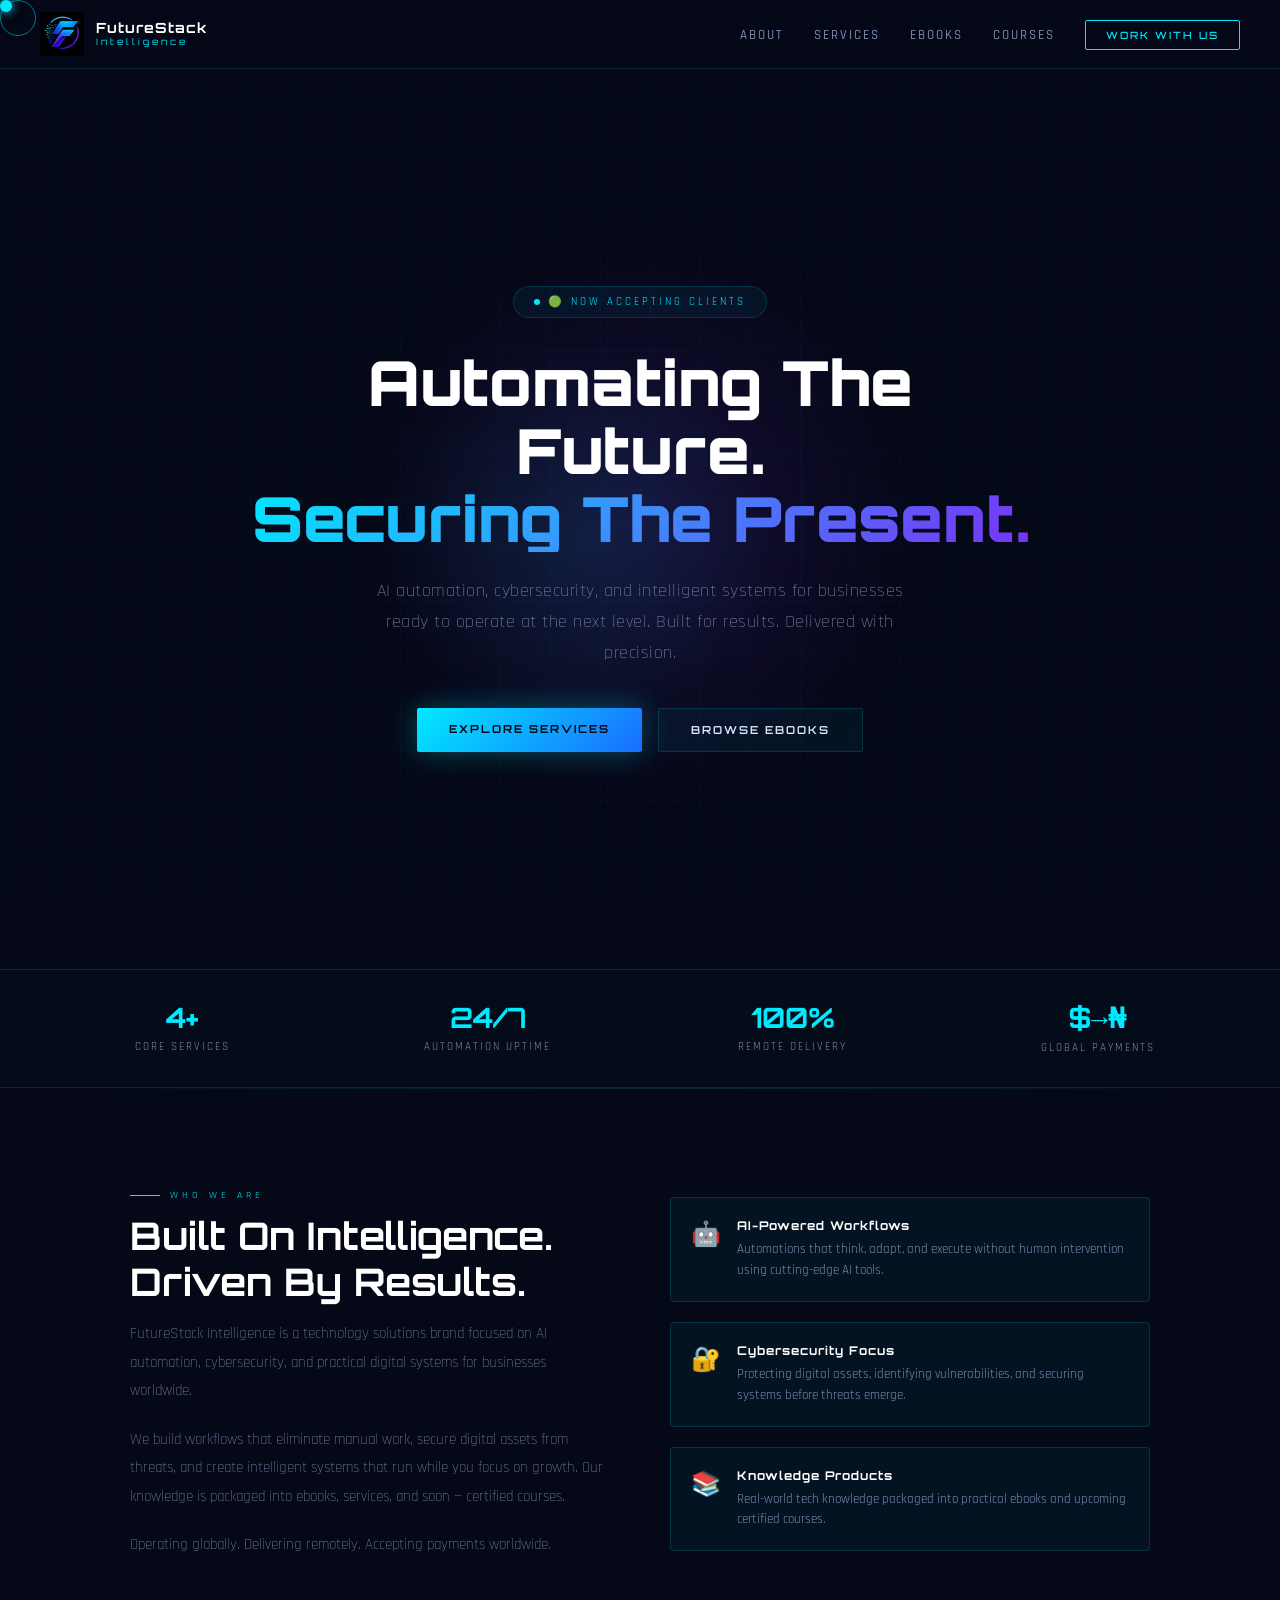
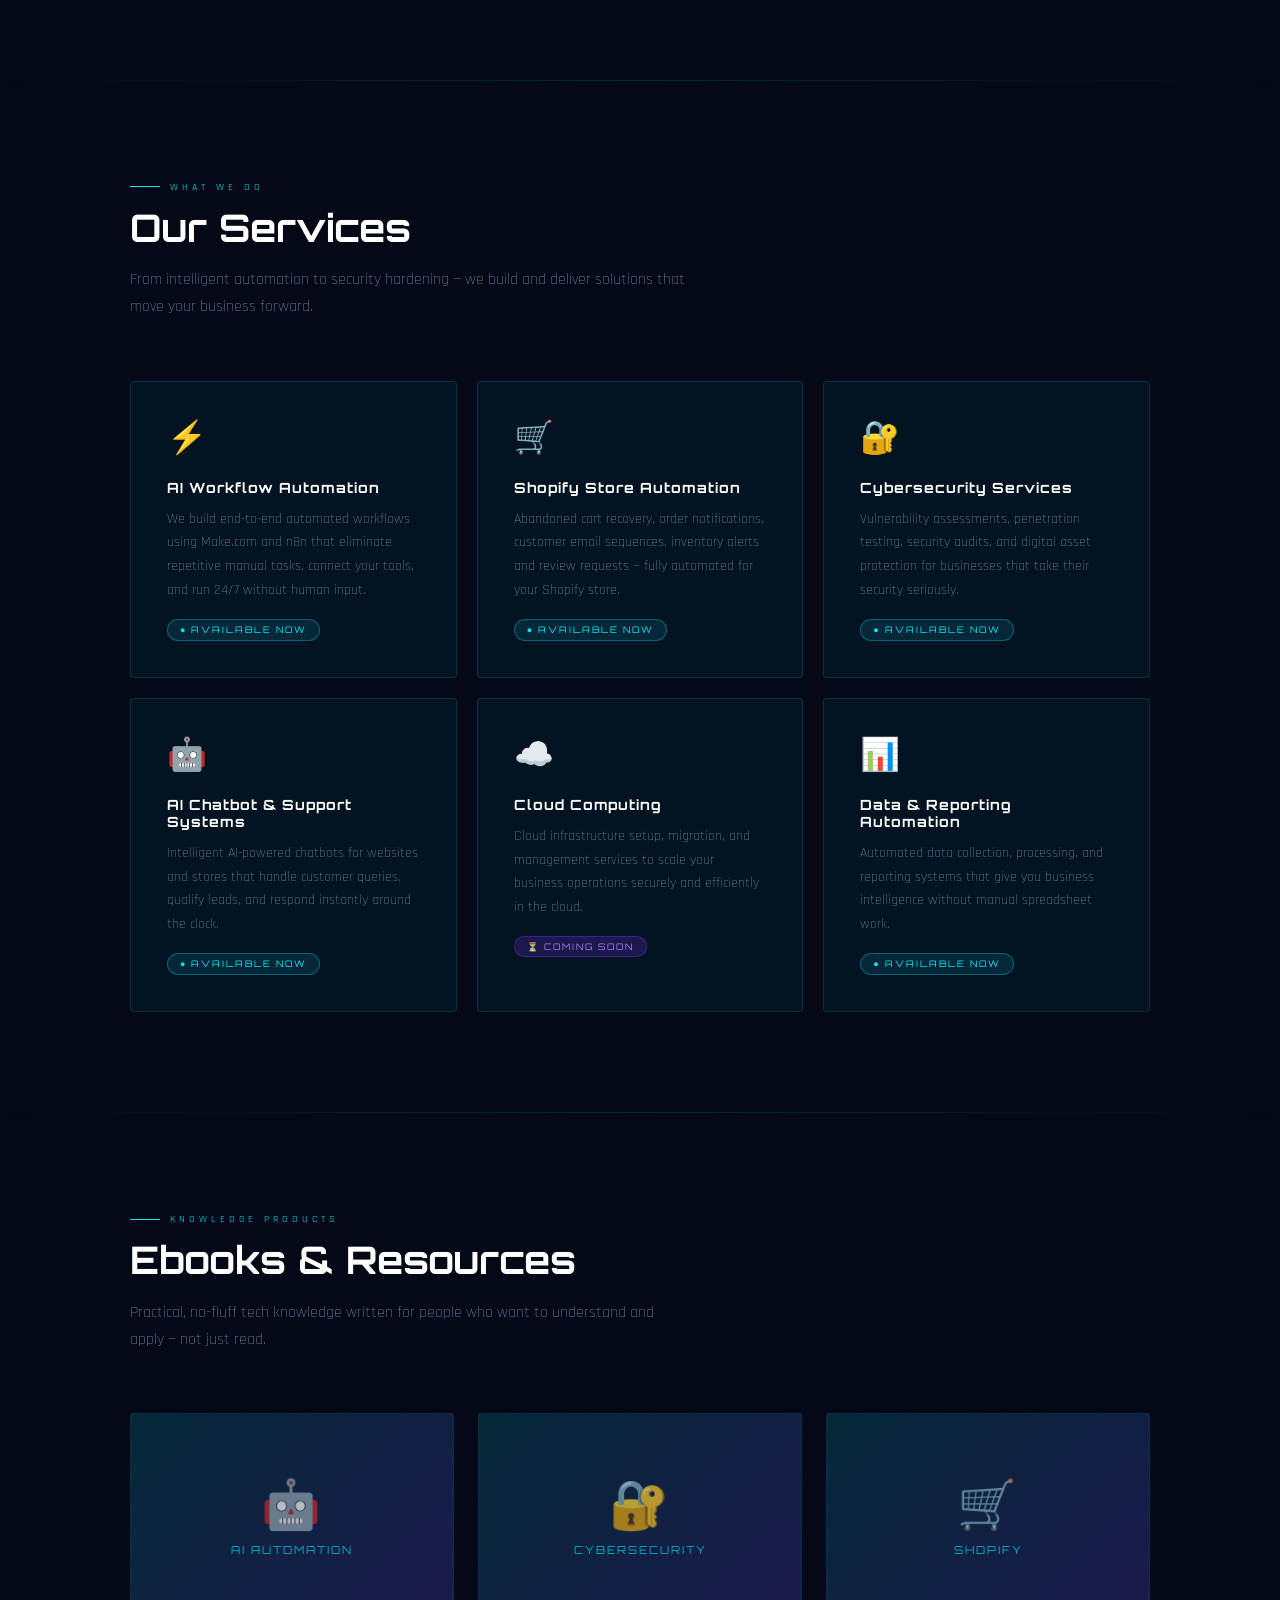
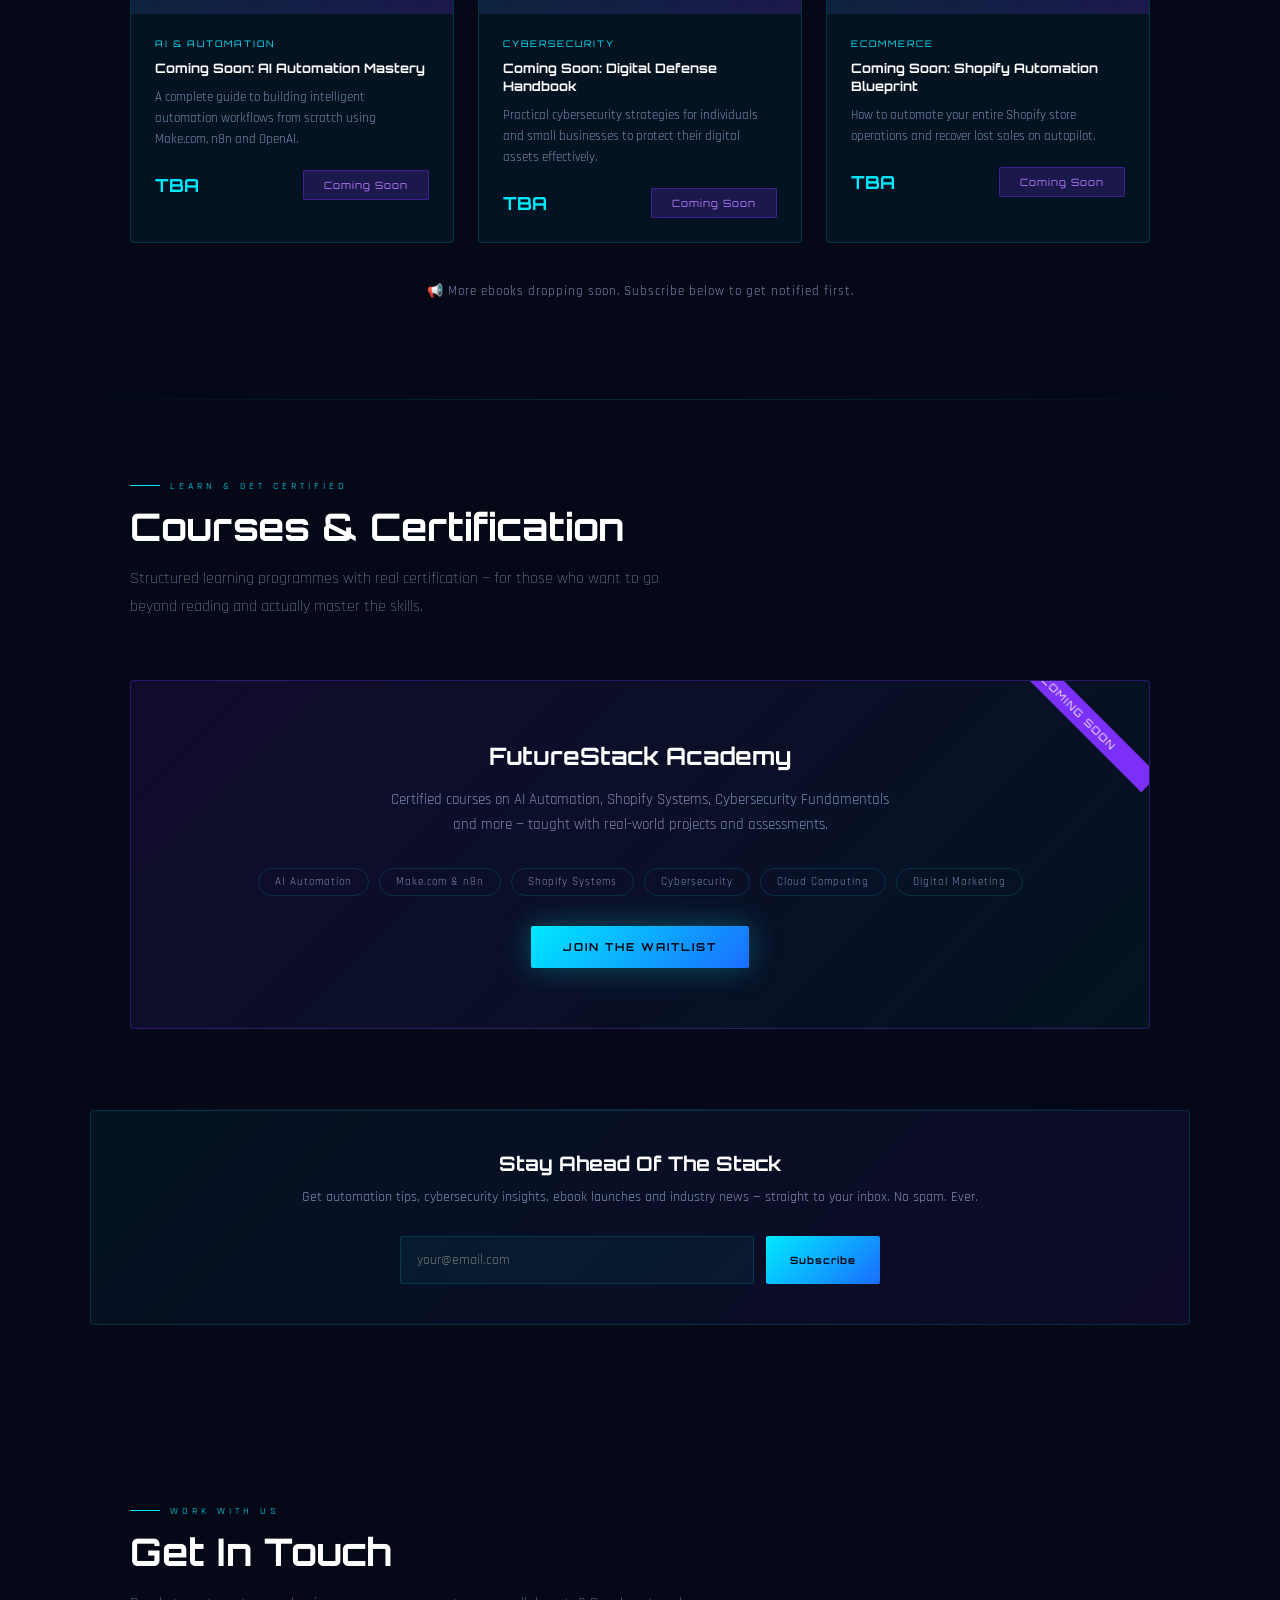
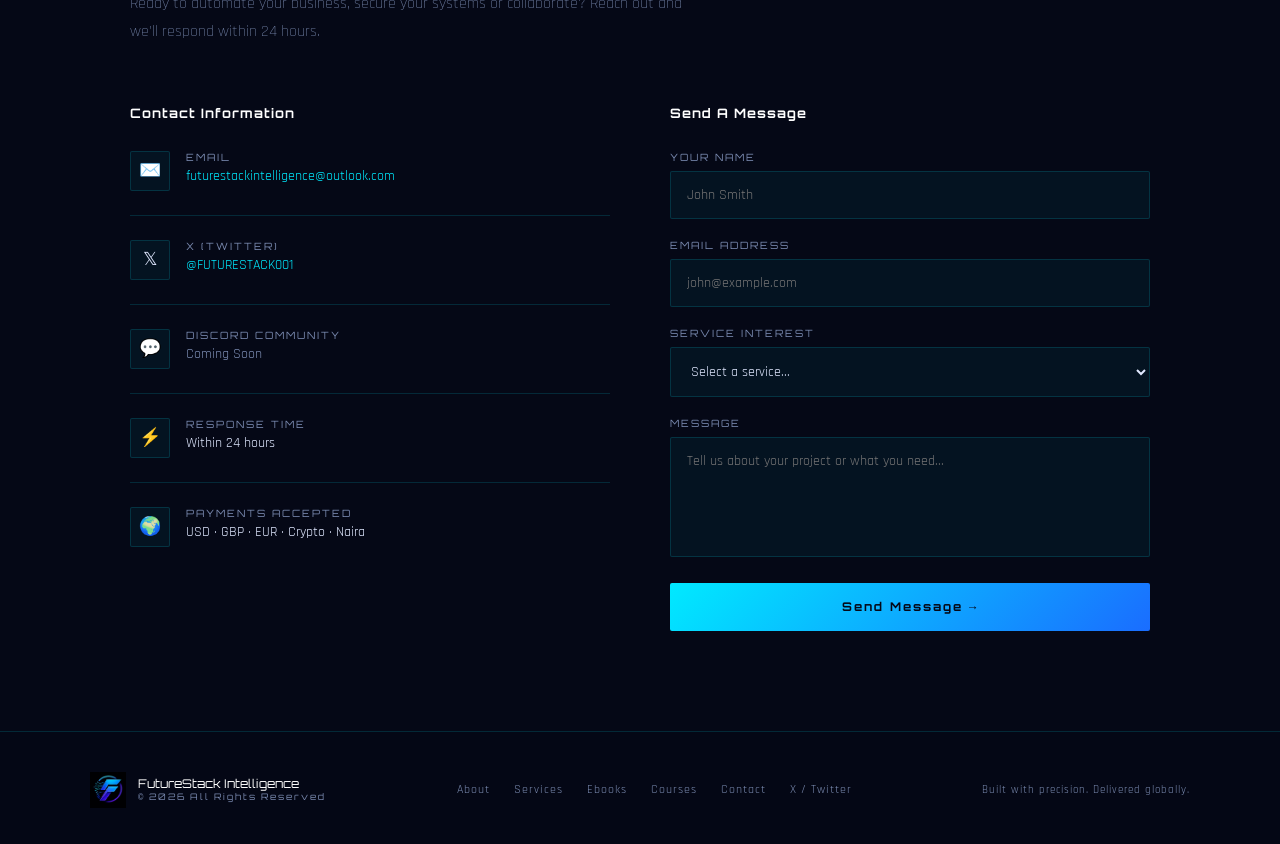
==== index.html @ de6d4116 "Add files via upload" ====
<!DOCTYPE html>
<html lang="en">
<head>
<meta charset="UTF-8">
<meta name="viewport" content="width=device-width, initial-scale=1.0">
<title>FutureStack Intelligence</title>
<link href="https://fonts.googleapis.com/css2?family=Orbitron:wght@400;600;700;900&family=Rajdhani:wght@300;400;500;600&display=swap" rel="stylesheet">
<style>
  :root {
    --cyan: #00eaff;
    --purple: #7b2ff7;
    --blue: #1a6dff;
    --dark: #050816;
    --dark2: #0a0f2c;
    --glass: rgba(0,234,255,0.05);
    --glass-border: rgba(0,234,255,0.15);
    --text: #e0e8ff;
    --muted: #7a8ab0;
  }

  * { margin: 0; padding: 0; box-sizing: border-box; }

  html { scroll-behavior: smooth; }

  body {
    font-family: 'Rajdhani', sans-serif;
    background: var(--dark);
    color: var(--text);
    overflow-x: hidden;
    cursor: none;
  }

  /* CUSTOM CURSOR */
  .cursor {
    width: 12px; height: 12px;
    background: var(--cyan);
    border-radius: 50%;
    position: fixed;
    pointer-events: none;
    z-index: 9999;
    transition: transform 0.1s;
    box-shadow: 0 0 10px var(--cyan);
  }
  .cursor-ring {
    width: 36px; height: 36px;
    border: 1px solid rgba(0,234,255,0.5);
    border-radius: 50%;
    position: fixed;
    pointer-events: none;
    z-index: 9998;
    transition: all 0.15s ease;
  }

  /* GRID BACKGROUND */
  body::before {
    content: '';
    position: fixed;
    inset: 0;
    background-image:
      linear-gradient(rgba(0,234,255,0.03) 1px, transparent 1px),
      linear-gradient(90deg, rgba(0,234,255,0.03) 1px, transparent 1px);
    background-size: 50px 50px;
    pointer-events: none;
    z-index: 0;
  }

  /* NAVBAR */
  nav {
    display: flex;
    justify-content: space-between;
    align-items: center;
    padding: 12px 40px;
    background: rgba(5,8,22,0.85);
    backdrop-filter: blur(20px);
    border-bottom: 1px solid var(--glass-border);
    position: sticky;
    top: 0;
    z-index: 100;
  }

  .nav-logo {
    display: flex;
    align-items: center;
    gap: 12px;
    text-decoration: none;
  }

  .nav-logo img {
    height: 44px;
    width: 44px;
    object-fit: contain;
  }

  .nav-brand {
    font-family: 'Orbitron', monospace;
    font-size: 14px;
    font-weight: 700;
    color: white;
    line-height: 1.2;
    letter-spacing: 1px;
  }

  .nav-brand span {
    display: block;
    font-size: 9px;
    color: var(--cyan);
    letter-spacing: 3px;
    font-weight: 400;
  }

  .nav-links {
    display: flex;
    align-items: center;
    gap: 30px;
    list-style: none;
  }

  .nav-links a {
    color: var(--muted);
    text-decoration: none;
    font-size: 13px;
    letter-spacing: 2px;
    text-transform: uppercase;
    font-weight: 500;
    transition: color 0.3s;
    position: relative;
  }

  .nav-links a::after {
    content: '';
    position: absolute;
    bottom: -4px; left: 0;
    width: 0; height: 1px;
    background: var(--cyan);
    transition: width 0.3s;
  }

  .nav-links a:hover { color: var(--cyan); }
  .nav-links a:hover::after { width: 100%; }

  .nav-cta {
    background: transparent;
    border: 1px solid var(--cyan);
    color: var(--cyan) !important;
    padding: 8px 20px;
    border-radius: 2px;
    font-family: 'Orbitron', monospace;
    font-size: 10px !important;
    letter-spacing: 2px !important;
    transition: all 0.3s !important;
  }

  .nav-cta:hover {
    background: var(--cyan) !important;
    color: var(--dark) !important;
    box-shadow: 0 0 20px rgba(0,234,255,0.4) !important;
  }

  .nav-cta::after { display: none !important; }

  /* HERO */
  .hero {
    min-height: 100vh;
    display: flex;
    align-items: center;
    justify-content: center;
    text-align: center;
    padding: 80px 20px;
    position: relative;
    z-index: 1;
  }

  .hero-glow {
    position: absolute;
    width: 600px; height: 600px;
    background: radial-gradient(circle, rgba(123,47,247,0.15) 0%, transparent 70%);
    top: 50%; left: 50%;
    transform: translate(-50%, -50%);
    pointer-events: none;
  }

  .hero-glow2 {
    position: absolute;
    width: 400px; height: 400px;
    background: radial-gradient(circle, rgba(0,234,255,0.08) 0%, transparent 70%);
    top: 30%; left: 30%;
    pointer-events: none;
  }

  .hero-content { position: relative; z-index: 2; max-width: 800px; }

  .hero-badge {
    display: inline-flex;
    align-items: center;
    gap: 8px;
    border: 1px solid var(--glass-border);
    background: var(--glass);
    padding: 8px 20px;
    border-radius: 100px;
    font-size: 11px;
    letter-spacing: 3px;
    text-transform: uppercase;
    color: var(--cyan);
    margin-bottom: 30px;
    animation: fadeUp 0.8s ease forwards;
  }

  .hero-badge::before {
    content: '';
    width: 6px; height: 6px;
    background: var(--cyan);
    border-radius: 50%;
    animation: pulse 2s infinite;
  }

  @keyframes pulse {
    0%, 100% { opacity: 1; transform: scale(1); }
    50% { opacity: 0.5; transform: scale(0.8); }
  }

  .hero h1 {
    font-family: 'Orbitron', monospace;
    font-size: clamp(32px, 6vw, 62px);
    font-weight: 900;
    line-height: 1.1;
    margin-bottom: 24px;
    animation: fadeUp 0.8s ease 0.2s both;
  }

  .hero h1 .line1 { color: white; display: block; }
  .hero h1 .line2 {
    display: block;
    background: linear-gradient(135deg, var(--cyan), var(--purple));
    -webkit-background-clip: text;
    -webkit-text-fill-color: transparent;
    background-clip: text;
  }

  .hero p {
    font-size: 18px;
    color: var(--muted);
    max-width: 560px;
    margin: 0 auto 40px;
    line-height: 1.7;
    font-weight: 300;
    letter-spacing: 0.5px;
    animation: fadeUp 0.8s ease 0.4s both;
  }

  .hero-btns {
    display: flex;
    gap: 16px;
    justify-content: center;
    flex-wrap: wrap;
    animation: fadeUp 0.8s ease 0.6s both;
  }

  .btn-primary {
    background: linear-gradient(135deg, var(--cyan), var(--blue));
    color: var(--dark);
    padding: 14px 32px;
    border-radius: 2px;
    text-decoration: none;
    font-family: 'Orbitron', monospace;
    font-size: 11px;
    font-weight: 700;
    letter-spacing: 2px;
    text-transform: uppercase;
    transition: all 0.3s;
    box-shadow: 0 0 30px rgba(0,234,255,0.3);
  }

  .btn-primary:hover {
    box-shadow: 0 0 50px rgba(0,234,255,0.6);
    transform: translateY(-2px);
  }

  .btn-secondary {
    border: 1px solid var(--glass-border);
    color: var(--text);
    padding: 14px 32px;
    border-radius: 2px;
    text-decoration: none;
    font-family: 'Orbitron', monospace;
    font-size: 11px;
    font-weight: 600;
    letter-spacing: 2px;
    text-transform: uppercase;
    transition: all 0.3s;
    background: var(--glass);
    backdrop-filter: blur(10px);
  }

  .btn-secondary:hover {
    border-color: var(--cyan);
    color: var(--cyan);
    box-shadow: 0 0 20px rgba(0,234,255,0.1);
  }

  /* STATS BAR */
  .stats-bar {
    position: relative;
    z-index: 1;
    border-top: 1px solid var(--glass-border);
    border-bottom: 1px solid var(--glass-border);
    background: rgba(0,234,255,0.02);
    padding: 30px 40px;
    display: grid;
    grid-template-columns: repeat(auto-fit, minmax(150px, 1fr));
    gap: 20px;
    text-align: center;
  }

  .stat-item {}
  .stat-number {
    font-family: 'Orbitron', monospace;
    font-size: 28px;
    font-weight: 700;
    color: var(--cyan);
    display: block;
  }
  .stat-label {
    font-size: 11px;
    letter-spacing: 2px;
    text-transform: uppercase;
    color: var(--muted);
    margin-top: 4px;
  }

  /* SECTIONS */
  section {
    position: relative;
    z-index: 1;
    padding: 100px 40px;
    max-width: 1100px;
    margin: 0 auto;
  }

  .section-tag {
    font-size: 10px;
    letter-spacing: 4px;
    text-transform: uppercase;
    color: var(--cyan);
    margin-bottom: 12px;
    display: flex;
    align-items: center;
    gap: 10px;
  }

  .section-tag::before {
    content: '';
    width: 30px; height: 1px;
    background: var(--cyan);
  }

  .section-title {
    font-family: 'Orbitron', monospace;
    font-size: clamp(24px, 4vw, 38px);
    font-weight: 700;
    color: white;
    margin-bottom: 16px;
    line-height: 1.2;
  }

  .section-sub {
    color: var(--muted);
    font-size: 16px;
    max-width: 560px;
    line-height: 1.7;
    margin-bottom: 60px;
    font-weight: 300;
  }

  /* SERVICES */
  .services-grid {
    display: grid;
    grid-template-columns: repeat(auto-fit, minmax(300px, 1fr));
    gap: 20px;
  }

  .service-card {
    background: var(--glass);
    border: 1px solid var(--glass-border);
    border-radius: 4px;
    padding: 36px;
    position: relative;
    overflow: hidden;
    transition: all 0.4s;
    text-decoration: none;
    color: inherit;
    display: block;
  }

  .service-card::before {
    content: '';
    position: absolute;
    top: 0; left: 0; right: 0;
    height: 2px;
    background: linear-gradient(90deg, var(--cyan), var(--purple));
    transform: scaleX(0);
    transition: transform 0.4s;
  }

  .service-card:hover {
    background: rgba(0,234,255,0.08);
    border-color: rgba(0,234,255,0.3);
    transform: translateY(-4px);
    box-shadow: 0 20px 60px rgba(0,0,0,0.5);
  }

  .service-card:hover::before { transform: scaleX(1); }

  .service-icon {
    font-size: 32px;
    margin-bottom: 20px;
    display: block;
  }

  .service-card h3 {
    font-family: 'Orbitron', monospace;
    font-size: 14px;
    font-weight: 700;
    letter-spacing: 1px;
    color: white;
    margin-bottom: 12px;
  }

  .service-card p {
    font-size: 14px;
    color: var(--muted);
    line-height: 1.7;
    font-weight: 300;
  }

  .coming-soon-badge {
    display: inline-block;
    background: rgba(123,47,247,0.2);
    border: 1px solid rgba(123,47,247,0.4);
    color: #b57bff;
    font-size: 9px;
    letter-spacing: 2px;
    text-transform: uppercase;
    padding: 4px 12px;
    border-radius: 100px;
    margin-top: 16px;
    font-family: 'Orbitron', monospace;
  }

  .available-badge {
    display: inline-block;
    background: rgba(0,234,255,0.1);
    border: 1px solid rgba(0,234,255,0.3);
    color: var(--cyan);
    font-size: 9px;
    letter-spacing: 2px;
    text-transform: uppercase;
    padding: 4px 12px;
    border-radius: 100px;
    margin-top: 16px;
    font-family: 'Orbitron', monospace;
  }

  /* EBOOKS */
  .ebooks-grid {
    display: grid;
    grid-template-columns: repeat(auto-fit, minmax(260px, 1fr));
    gap: 24px;
  }

  .ebook-card {
    background: var(--glass);
    border: 1px solid var(--glass-border);
    border-radius: 4px;
    overflow: hidden;
    transition: all 0.4s;
  }

  .ebook-card:hover {
    transform: translateY(-6px);
    box-shadow: 0 30px 80px rgba(0,0,0,0.6);
    border-color: rgba(0,234,255,0.3);
  }

  .ebook-cover {
    height: 200px;
    background: linear-gradient(135deg, var(--dark2), #12103a);
    display: flex;
    align-items: center;
    justify-content: center;
    font-size: 60px;
    position: relative;
    overflow: hidden;
  }

  .ebook-cover::after {
    content: '';
    position: absolute;
    inset: 0;
    background: linear-gradient(135deg, rgba(0,234,255,0.05), rgba(123,47,247,0.1));
  }

  .ebook-cover-placeholder {
    background: linear-gradient(135deg, rgba(0,234,255,0.1), rgba(123,47,247,0.2));
    height: 200px;
    display: flex;
    align-items: center;
    justify-content: center;
    flex-direction: column;
    gap: 10px;
  }

  .ebook-cover-placeholder span {
    font-family: 'Orbitron', monospace;
    font-size: 11px;
    letter-spacing: 2px;
    color: var(--cyan);
    opacity: 0.7;
  }

  .ebook-body { padding: 24px; }

  .ebook-tag {
    font-size: 9px;
    letter-spacing: 2px;
    text-transform: uppercase;
    color: var(--cyan);
    margin-bottom: 10px;
    font-family: 'Orbitron', monospace;
  }

  .ebook-card h3 {
    font-family: 'Orbitron', monospace;
    font-size: 13px;
    color: white;
    margin-bottom: 10px;
    line-height: 1.4;
  }

  .ebook-card p {
    font-size: 13px;
    color: var(--muted);
    line-height: 1.6;
    margin-bottom: 20px;
  }

  .ebook-footer {
    display: flex;
    align-items: center;
    justify-content: space-between;
  }

  .ebook-price {
    font-family: 'Orbitron', monospace;
    font-size: 18px;
    font-weight: 700;
    color: var(--cyan);
  }

  .btn-buy {
    background: linear-gradient(135deg, var(--cyan), var(--blue));
    color: var(--dark);
    padding: 8px 20px;
    border-radius: 2px;
    text-decoration: none;
    font-family: 'Orbitron', monospace;
    font-size: 10px;
    font-weight: 700;
    letter-spacing: 1px;
    transition: all 0.3s;
  }

  .btn-buy:hover {
    box-shadow: 0 0 20px rgba(0,234,255,0.5);
    transform: translateY(-1px);
  }

  .btn-coming {
    background: rgba(123,47,247,0.2);
    border: 1px solid rgba(123,47,247,0.4);
    color: #b57bff;
    padding: 8px 20px;
    border-radius: 2px;
    font-family: 'Orbitron', monospace;
    font-size: 10px;
    letter-spacing: 1px;
    cursor: default;
  }

  /* COURSES */
  .courses-banner {
    background: linear-gradient(135deg, rgba(123,47,247,0.1), rgba(0,234,255,0.05));
    border: 1px solid rgba(123,47,247,0.3);
    border-radius: 4px;
    padding: 60px;
    text-align: center;
    position: relative;
    overflow: hidden;
  }

  .courses-banner::before {
    content: 'COMING SOON';
    position: absolute;
    top: 20px; right: -30px;
    background: var(--purple);
    color: white;
    font-family: 'Orbitron', monospace;
    font-size: 10px;
    letter-spacing: 2px;
    padding: 6px 50px;
    transform: rotate(45deg);
  }

  .courses-banner h3 {
    font-family: 'Orbitron', monospace;
    font-size: 24px;
    color: white;
    margin-bottom: 16px;
  }

  .courses-banner p {
    color: var(--muted);
    font-size: 15px;
    max-width: 500px;
    margin: 0 auto 30px;
    line-height: 1.7;
  }

  .course-topics {
    display: flex;
    flex-wrap: wrap;
    gap: 10px;
    justify-content: center;
    margin-bottom: 30px;
  }

  .topic-tag {
    border: 1px solid var(--glass-border);
    color: var(--muted);
    padding: 6px 16px;
    border-radius: 100px;
    font-size: 11px;
    letter-spacing: 1px;
  }

  /* CONTACT */
  .contact-grid {
    display: grid;
    grid-template-columns: 1fr 1fr;
    gap: 60px;
    align-items: start;
  }

  @media (max-width: 768px) {
    .contact-grid { grid-template-columns: 1fr; }
    nav { padding: 12px 20px; }
    .nav-links { gap: 16px; }
    section { padding: 60px 20px; }
    .courses-banner { padding: 40px 20px; }
  }

  .contact-info h3 {
    font-family: 'Orbitron', monospace;
    font-size: 13px;
    color: white;
    margin-bottom: 30px;
    letter-spacing: 1px;
  }

  .contact-item {
    display: flex;
    align-items: flex-start;
    gap: 16px;
    margin-bottom: 24px;
    padding-bottom: 24px;
    border-bottom: 1px solid var(--glass-border);
  }

  .contact-item:last-child { border-bottom: none; }

  .contact-icon {
    width: 40px; height: 40px;
    background: var(--glass);
    border: 1px solid var(--glass-border);
    border-radius: 2px;
    display: flex;
    align-items: center;
    justify-content: center;
    font-size: 18px;
    flex-shrink: 0;
  }

  .contact-item-text { }
  .contact-item-label {
    font-size: 10px;
    letter-spacing: 2px;
    text-transform: uppercase;
    color: var(--muted);
    margin-bottom: 4px;
    font-family: 'Orbitron', monospace;
  }

  .contact-item-value {
    font-size: 14px;
    color: var(--text);
  }

  .contact-item-value a {
    color: var(--cyan);
    text-decoration: none;
  }

  .contact-form { }

  .contact-form h3 {
    font-family: 'Orbitron', monospace;
    font-size: 13px;
    color: white;
    margin-bottom: 30px;
    letter-spacing: 1px;
  }

  .form-group { margin-bottom: 20px; }

  .form-group label {
    display: block;
    font-size: 10px;
    letter-spacing: 2px;
    text-transform: uppercase;
    color: var(--muted);
    margin-bottom: 8px;
    font-family: 'Orbitron', monospace;
  }

  .form-group input,
  .form-group select,
  .form-group textarea {
    width: 100%;
    background: var(--glass);
    border: 1px solid var(--glass-border);
    color: var(--text);
    padding: 14px 16px;
    border-radius: 2px;
    font-family: 'Rajdhani', sans-serif;
    font-size: 14px;
    outline: none;
    transition: border-color 0.3s;
  }

  .form-group input:focus,
  .form-group select:focus,
  .form-group textarea:focus {
    border-color: var(--cyan);
    box-shadow: 0 0 10px rgba(0,234,255,0.1);
  }

  .form-group select option { background: var(--dark2); }

  .form-group textarea {
    height: 120px;
    resize: none;
  }

  .btn-submit {
    width: 100%;
    background: linear-gradient(135deg, var(--cyan), var(--blue));
    color: var(--dark);
    padding: 16px;
    border: none;
    border-radius: 2px;
    font-family: 'Orbitron', monospace;
    font-size: 12px;
    font-weight: 700;
    letter-spacing: 2px;
    cursor: pointer;
    transition: all 0.3s;
  }

  .btn-submit:hover {
    box-shadow: 0 0 30px rgba(0,234,255,0.5);
    transform: translateY(-2px);
  }

  /* FOOTER */
  footer {
    position: relative;
    z-index: 1;
    border-top: 1px solid var(--glass-border);
    background: rgba(5,8,22,0.9);
    padding: 40px;
  }

  .footer-inner {
    max-width: 1100px;
    margin: 0 auto;
    display: flex;
    align-items: center;
    justify-content: space-between;
    flex-wrap: gap;
    gap: 20px;
  }

  .footer-brand {
    display: flex;
    align-items: center;
    gap: 12px;
  }

  .footer-brand img { height: 36px; }

  .footer-brand-name {
    font-family: 'Orbitron', monospace;
    font-size: 12px;
    color: white;
  }

  .footer-brand-name span {
    display: block;
    font-size: 9px;
    color: var(--muted);
    letter-spacing: 2px;
  }

  .footer-links {
    display: flex;
    gap: 24px;
    flex-wrap: wrap;
  }

  .footer-links a {
    color: var(--muted);
    text-decoration: none;
    font-size: 12px;
    letter-spacing: 1px;
    transition: color 0.3s;
  }

  .footer-links a:hover { color: var(--cyan); }

  .footer-copy {
    font-size: 11px;
    color: var(--muted);
    letter-spacing: 1px;
  }

  /* DIVIDER */
  .section-divider {
    width: 100%;
    height: 1px;
    background: linear-gradient(90deg, transparent, var(--glass-border), transparent);
    position: relative;
    z-index: 1;
  }

  /* ANIMATIONS */
  @keyframes fadeUp {
    from { opacity: 0; transform: translateY(30px); }
    to { opacity: 1; transform: translateY(0); }
  }

  .fade-up {
    opacity: 0;
    transform: translateY(30px);
    transition: all 0.7s ease;
  }

  .fade-up.visible {
    opacity: 1;
    transform: translateY(0);
  }

  /* SCROLLBAR */
  ::-webkit-scrollbar { width: 4px; }
  ::-webkit-scrollbar-track { background: var(--dark); }
  ::-webkit-scrollbar-thumb { background: var(--purple); border-radius: 2px; }

  /* ABOUT */
  .about-grid {
    display: grid;
    grid-template-columns: 1fr 1fr;
    gap: 60px;
    align-items: center;
  }

  @media (max-width: 768px) {
    .about-grid { grid-template-columns: 1fr; }
    .stats-bar { padding: 30px 20px; }
  }

  .about-text p {
    color: var(--muted);
    font-size: 15px;
    line-height: 1.9;
    margin-bottom: 20px;
    font-weight: 300;
  }

  .about-features { }

  .about-feature {
    display: flex;
    gap: 16px;
    margin-bottom: 20px;
    padding: 20px;
    background: var(--glass);
    border: 1px solid var(--glass-border);
    border-radius: 4px;
    transition: all 0.3s;
  }

  .about-feature:hover {
    border-color: rgba(0,234,255,0.3);
    background: rgba(0,234,255,0.05);
  }

  .about-feature-icon {
    font-size: 24px;
    flex-shrink: 0;
    margin-top: 2px;
  }

  .about-feature h4 {
    font-family: 'Orbitron', monospace;
    font-size: 12px;
    color: white;
    margin-bottom: 6px;
    letter-spacing: 1px;
  }

  .about-feature p {
    font-size: 13px;
    color: var(--muted);
    margin: 0 !important;
    line-height: 1.6;
  }

  /* NEWSLETTER */
  .newsletter-bar {
    background: linear-gradient(135deg, rgba(0,234,255,0.05), rgba(123,47,247,0.08));
    border: 1px solid var(--glass-border);
    border-radius: 4px;
    padding: 50px;
    text-align: center;
    position: relative;
    z-index: 1;
    max-width: 1100px;
    margin: 0 auto 80px;
  }

  .newsletter-bar h3 {
    font-family: 'Orbitron', monospace;
    font-size: 20px;
    color: white;
    margin-bottom: 12px;
  }

  .newsletter-bar p {
    color: var(--muted);
    font-size: 14px;
    margin-bottom: 30px;
  }

  .newsletter-form {
    display: flex;
    gap: 12px;
    max-width: 480px;
    margin: 0 auto;
  }

  .newsletter-form input {
    flex: 1;
    background: var(--glass);
    border: 1px solid var(--glass-border);
    color: var(--text);
    padding: 14px 16px;
    border-radius: 2px;
    font-family: 'Rajdhani', sans-serif;
    font-size: 14px;
    outline: none;
    transition: border-color 0.3s;
  }

  .newsletter-form input:focus { border-color: var(--cyan); }

  .newsletter-form a {
    background: linear-gradient(135deg, var(--cyan), var(--blue));
    color: var(--dark);
    padding: 14px 24px;
    border-radius: 2px;
    text-decoration: none;
    font-family: 'Orbitron', monospace;
    font-size: 10px;
    font-weight: 700;
    letter-spacing: 1px;
    white-space: nowrap;
    transition: all 0.3s;
    display: flex;
    align-items: center;
  }

  .newsletter-form a:hover {
    box-shadow: 0 0 20px rgba(0,234,255,0.4);
  }
</style>
</head>
<body>

<!-- CURSOR -->
<div class="cursor" id="cursor"></div>
<div class="cursor-ring" id="cursorRing"></div>

<!-- NAVBAR -->
<nav>
  <a href="#" class="nav-logo">
    <img src="logo.png" alt="FutureStack Intelligence">
    <div class="nav-brand">
      FutureStack
      <span>Intelligence</span>
    </div>
  </a>
  <ul class="nav-links">
    <li><a href="#about">About</a></li>
    <li><a href="#services">Services</a></li>
    <li><a href="#ebooks">Ebooks</a></li>
    <li><a href="#courses">Courses</a></li>
    <li><a href="#contact" class="nav-cta">Work With Us</a></li>
  </ul>
</nav>

<!-- HERO -->
<div class="hero">
  <div class="hero-glow"></div>
  <div class="hero-glow2"></div>
  <div class="hero-content">
    <div class="hero-badge">🟢 Now Accepting Clients</div>
    <h1>
      <span class="line1">Automating The Future.</span>
      <span class="line2">Securing The Present.</span>
    </h1>
    <p>AI automation, cybersecurity, and intelligent systems for businesses ready to operate at the next level. Built for results. Delivered with precision.</p>
    <div class="hero-btns">
      <a href="#services" class="btn-primary">Explore Services</a>
      <a href="#ebooks" class="btn-secondary">Browse Ebooks</a>
    </div>
  </div>
</div>

<!-- STATS BAR -->
<div class="stats-bar">
  <div class="stat-item">
    <span class="stat-number">4+</span>
    <span class="stat-label">Core Services</span>
  </div>
  <div class="stat-item">
    <span class="stat-number">24/7</span>
    <span class="stat-label">Automation Uptime</span>
  </div>
  <div class="stat-item">
    <span class="stat-number">100%</span>
    <span class="stat-label">Remote Delivery</span>
  </div>
  <div class="stat-item">
    <span class="stat-number">$→₦</span>
    <span class="stat-label">Global Payments</span>
  </div>
</div>

<div class="section-divider"></div>

<!-- ABOUT -->
<section id="about">
  <div class="about-grid fade-up">
    <div class="about-text">
      <div class="section-tag">Who We Are</div>
      <h2 class="section-title">Built On Intelligence. Driven By Results.</h2>
      <p>FutureStack Intelligence is a technology solutions brand focused on AI automation, cybersecurity, and practical digital systems for businesses worldwide.</p>
      <p>We build workflows that eliminate manual work, secure digital assets from threats, and create intelligent systems that run while you focus on growth. Our knowledge is packaged into ebooks, services, and soon — certified courses.</p>
      <p>Operating globally. Delivering remotely. Accepting payments worldwide.</p>
    </div>
    <div class="about-features">
      <div class="about-feature">
        <div class="about-feature-icon">🤖</div>
        <div>
          <h4>AI-Powered Workflows</h4>
          <p>Automations that think, adapt, and execute without human intervention using cutting-edge AI tools.</p>
        </div>
      </div>
      <div class="about-feature">
        <div class="about-feature-icon">🔐</div>
        <div>
          <h4>Cybersecurity Focus</h4>
          <p>Protecting digital assets, identifying vulnerabilities, and securing systems before threats emerge.</p>
        </div>
      </div>
      <div class="about-feature">
        <div class="about-feature-icon">📚</div>
        <div>
          <h4>Knowledge Products</h4>
          <p>Real-world tech knowledge packaged into practical ebooks and upcoming certified courses.</p>
        </div>
      </div>
    </div>
  </div>
</section>

<div class="section-divider"></div>

<!-- SERVICES -->
<section id="services">
  <div class="fade-up">
    <div class="section-tag">What We Do</div>
    <h2 class="section-title">Our Services</h2>
    <p class="section-sub">From intelligent automation to security hardening — we build and deliver solutions that move your business forward.</p>
  </div>

  <div class="services-grid fade-up">

    <div class="service-card">
      <span class="service-icon">⚡</span>
      <h3>AI Workflow Automation</h3>
      <p>We build end-to-end automated workflows using Make.com and n8n that eliminate repetitive manual tasks, connect your tools, and run 24/7 without human input.</p>
      <span class="available-badge">● Available Now</span>
    </div>

    <div class="service-card">
      <span class="service-icon">🛒</span>
      <h3>Shopify Store Automation</h3>
      <p>Abandoned cart recovery, order notifications, customer email sequences, inventory alerts and review requests — fully automated for your Shopify store.</p>
      <span class="available-badge">● Available Now</span>
    </div>

    <div class="service-card">
      <span class="service-icon">🔐</span>
      <h3>Cybersecurity Services</h3>
      <p>Vulnerability assessments, penetration testing, security audits, and digital asset protection for businesses that take their security seriously.</p>
      <span class="available-badge">● Available Now</span>
    </div>

    <div class="service-card">
      <span class="service-icon">🤖</span>
      <h3>AI Chatbot & Support Systems</h3>
      <p>Intelligent AI-powered chatbots for websites and stores that handle customer queries, qualify leads, and respond instantly around the clock.</p>
      <span class="available-badge">● Available Now</span>
    </div>

    <div class="service-card">
      <span class="service-icon">☁️</span>
      <h3>Cloud Computing</h3>
      <p>Cloud infrastructure setup, migration, and management services to scale your business operations securely and efficiently in the cloud.</p>
      <span class="coming-soon-badge">⏳ Coming Soon</span>
    </div>

    <div class="service-card">
      <span class="service-icon">📊</span>
      <h3>Data & Reporting Automation</h3>
      <p>Automated data collection, processing, and reporting systems that give you business intelligence without manual spreadsheet work.</p>
      <span class="available-badge">● Available Now</span>
    </div>

  </div>
</section>

<div class="section-divider"></div>

<!-- EBOOKS -->
<section id="ebooks">
  <div class="fade-up">
    <div class="section-tag">Knowledge Products</div>
    <h2 class="section-title">Ebooks & Resources</h2>
    <p class="section-sub">Practical, no-fluff tech knowledge written for people who want to understand and apply — not just read.</p>
  </div>

  <div class="ebooks-grid fade-up">

    <div class="ebook-card">
      <div class="ebook-cover-placeholder">
        <span style="font-size:48px;">🤖</span>
        <span>AI AUTOMATION</span>
      </div>
      <div class="ebook-body">
        <div class="ebook-tag">AI & Automation</div>
        <h3>Coming Soon: AI Automation Mastery</h3>
        <p>A complete guide to building intelligent automation workflows from scratch using Make.com, n8n and OpenAI.</p>
        <div class="ebook-footer">
          <span class="ebook-price">TBA</span>
          <span class="btn-coming">Coming Soon</span>
        </div>
      </div>
    </div>

    <div class="ebook-card">
      <div class="ebook-cover-placeholder">
        <span style="font-size:48px;">🔐</span>
        <span>CYBERSECURITY</span>
      </div>
      <div class="ebook-body">
        <div class="ebook-tag">Cybersecurity</div>
        <h3>Coming Soon: Digital Defense Handbook</h3>
        <p>Practical cybersecurity strategies for individuals and small businesses to protect their digital assets effectively.</p>
        <div class="ebook-footer">
          <span class="ebook-price">TBA</span>
          <span class="btn-coming">Coming Soon</span>
        </div>
      </div>
    </div>

    <div class="ebook-card">
      <div class="ebook-cover-placeholder">
        <span style="font-size:48px;">🛒</span>
        <span>SHOPIFY</span>
      </div>
      <div class="ebook-body">
        <div class="ebook-tag">Ecommerce</div>
        <h3>Coming Soon: Shopify Automation Blueprint</h3>
        <p>How to automate your entire Shopify store operations and recover lost sales on autopilot.</p>
        <div class="ebook-footer">
          <span class="ebook-price">TBA</span>
          <span class="btn-coming">Coming Soon</span>
        </div>
      </div>
    </div>

  </div>

  <p style="text-align:center; color: var(--muted); font-size:13px; margin-top:40px; letter-spacing:1px;">
    📢 More ebooks dropping soon. Subscribe below to get notified first.
  </p>
</section>

<div class="section-divider"></div>

<!-- COURSES -->
<section id="courses" style="padding-top: 80px; padding-bottom: 80px;">
  <div class="fade-up">
    <div class="section-tag">Learn & Get Certified</div>
    <h2 class="section-title">Courses & Certification</h2>
    <p class="section-sub">Structured learning programmes with real certification — for those who want to go beyond reading and actually master the skills.</p>
  </div>

  <div class="courses-banner fade-up">
    <h3>FutureStack Academy</h3>
    <p>Certified courses on AI Automation, Shopify Systems, Cybersecurity Fundamentals and more — taught with real-world projects and assessments.</p>
    <div class="course-topics">
      <span class="topic-tag">AI Automation</span>
      <span class="topic-tag">Make.com & n8n</span>
      <span class="topic-tag">Shopify Systems</span>
      <span class="topic-tag">Cybersecurity</span>
      <span class="topic-tag">Cloud Computing</span>
      <span class="topic-tag">Digital Marketing</span>
    </div>
    <a href="https://forms.gle/28B1ozhh3nRfvY5P6" target="_blank" class="btn-primary" style="display:inline-block;">
      Join The Waitlist
    </a>
  </div>
</section>

<div class="section-divider"></div>

<!-- NEWSLETTER -->
<div class="newsletter-bar fade-up" style="padding: 40px;">
  <h3>Stay Ahead Of The Stack</h3>
  <p>Get automation tips, cybersecurity insights, ebook launches and industry news — straight to your inbox. No spam. Ever.</p>
  <div class="newsletter-form">
    <input type="email" placeholder="your@email.com" />
    <a href="https://forms.gle/28B1ozhh3nRfvY5P6" target="_blank">Subscribe</a>
  </div>
</div>

<!-- CONTACT -->
<section id="contact">
  <div class="fade-up">
    <div class="section-tag">Work With Us</div>
    <h2 class="section-title">Get In Touch</h2>
    <p class="section-sub">Ready to automate your business, secure your systems or collaborate? Reach out and we'll respond within 24 hours.</p>
  </div>

  <div class="contact-grid fade-up">
    <div class="contact-info">
      <h3>Contact Information</h3>

      <div class="contact-item">
        <div class="contact-icon">✉️</div>
        <div class="contact-item-text">
          <div class="contact-item-label">Email</div>
          <div class="contact-item-value">
            <a href="mailto:futurestackintelligence@outlook.com">futurestackintelligence@outlook.com</a>
          </div>
        </div>
      </div>

      <div class="contact-item">
        <div class="contact-icon">𝕏</div>
        <div class="contact-item-text">
          <div class="contact-item-label">X (Twitter)</div>
          <div class="contact-item-value">
            <a href="https://x.com/FUTURESTACK001" target="_blank">@FUTURESTACK001</a>
          </div>
        </div>
      </div>

      <div class="contact-item">
        <div class="contact-icon">💬</div>
        <div class="contact-item-text">
          <div class="contact-item-label">Discord Community</div>
          <div class="contact-item-value" style="color: var(--muted);">Coming Soon</div>
        </div>
      </div>

      <div class="contact-item">
        <div class="contact-icon">⚡</div>
        <div class="contact-item-text">
          <div class="contact-item-label">Response Time</div>
          <div class="contact-item-value">Within 24 hours</div>
        </div>
      </div>

      <div class="contact-item">
        <div class="contact-icon">🌍</div>
        <div class="contact-item-text">
          <div class="contact-item-label">Payments Accepted</div>
          <div class="contact-item-value">USD · GBP · EUR · Crypto · Naira</div>
        </div>
      </div>
    </div>

    <div class="contact-form">
      <h3>Send A Message</h3>
      <div class="form-group">
        <label>Your Name</label>
        <input type="text" placeholder="John Smith" />
      </div>
      <div class="form-group">
        <label>Email Address</label>
        <input type="email" placeholder="john@example.com" />
      </div>
      <div class="form-group">
        <label>Service Interest</label>
        <select>
          <option value="">Select a service...</option>
          <option>AI Workflow Automation</option>
          <option>Shopify Store Automation</option>
          <option>Cybersecurity Services</option>
          <option>AI Chatbot & Support Systems</option>
          <option>Data & Reporting Automation</option>
          <option>Cloud Computing (Coming Soon)</option>
          <option>Ebook Purchase Enquiry</option>
          <option>Course Waitlist</option>
          <option>Other</option>
        </select>
      </div>
      <div class="form-group">
        <label>Message</label>
        <textarea placeholder="Tell us about your project or what you need..."></textarea>
      </div>
      <button class="btn-submit" onclick="handleSubmit()">Send Message →</button>
    </div>
  </div>
</section>

<!-- FOOTER -->
<footer>
  <div class="footer-inner">
    <div class="footer-brand">
      <img src="logo.png" alt="FutureStack">
      <div class="footer-brand-name">
        FutureStack Intelligence
        <span>© 2026 All Rights Reserved</span>
      </div>
    </div>
    <div class="footer-links">
      <a href="#about">About</a>
      <a href="#services">Services</a>
      <a href="#ebooks">Ebooks</a>
      <a href="#courses">Courses</a>
      <a href="#contact">Contact</a>
      <a href="https://x.com/FUTURESTACK001" target="_blank">X / Twitter</a>
    </div>
    <div class="footer-copy">Built with precision. Delivered globally.</div>
  </div>
</footer>

<script>
  // CURSOR
  const cursor = document.getElementById('cursor');
  const ring = document.getElementById('cursorRing');
  let ringX = 0, ringY = 0;

  document.addEventListener('mousemove', e => {
    cursor.style.left = e.clientX - 6 + 'px';
    cursor.style.top = e.clientY - 6 + 'px';
    setTimeout(() => {
      ring.style.left = e.clientX - 18 + 'px';
      ring.style.top = e.clientY - 18 + 'px';
    }, 80);
  });

  document.querySelectorAll('a, button').forEach(el => {
    el.addEventListener('mouseenter', () => {
      cursor.style.transform = 'scale(2)';
      ring.style.transform = 'scale(1.5)';
    });
    el.addEventListener('mouseleave', () => {
      cursor.style.transform = 'scale(1)';
      ring.style.transform = 'scale(1)';
    });
  });

  // SCROLL ANIMATIONS
  const observer = new IntersectionObserver(entries => {
    entries.forEach(e => {
      if (e.isIntersecting) {
        e.target.classList.add('visible');
      }
    });
  }, { threshold: 0.1 });

  document.querySelectorAll('.fade-up').forEach(el => observer.observe(el));

  // FORM SUBMIT
  function handleSubmit() {
    const btn = document.querySelector('.btn-submit');
    btn.textContent = 'Message Sent ✓';
    btn.style.background = 'linear-gradient(135deg, #00ff88, #00cc66)';
    setTimeout(() => {
      btn.textContent = 'Send Message →';
      btn.style.background = '';
    }, 3000);
  }

  // ANIMATED STATS COUNTER
  function animateCounter(el, target) {
    let start = 0;
    const duration = 2000;
    const step = (timestamp) => {
      if (!start) start = timestamp;
      const progress = Math.min((timestamp - start) / duration, 1);
      if (typeof target === 'number') {
        el.textContent = Math.floor(progress * target) + '+';
      }
      if (progress < 1) requestAnimationFrame(step);
    };
    requestAnimationFrame(step);
  }
</script>

</body>
</html>
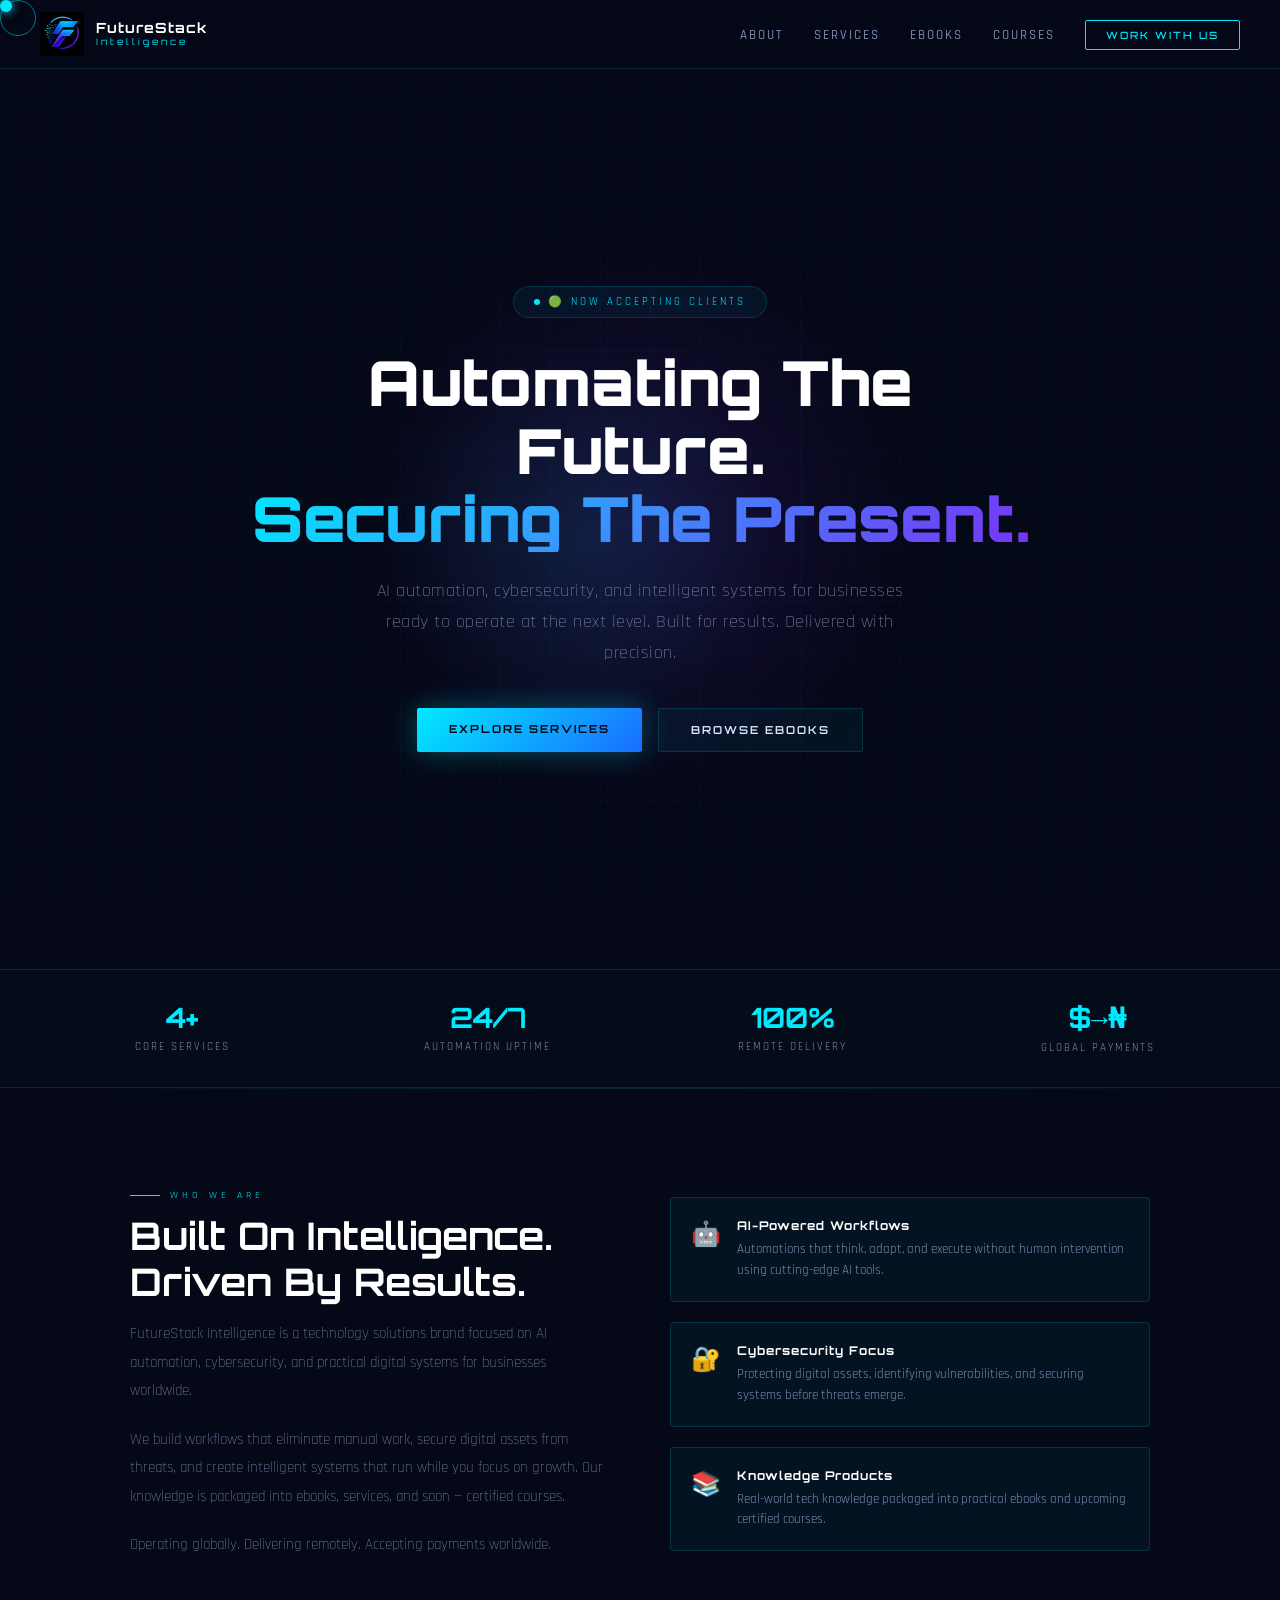
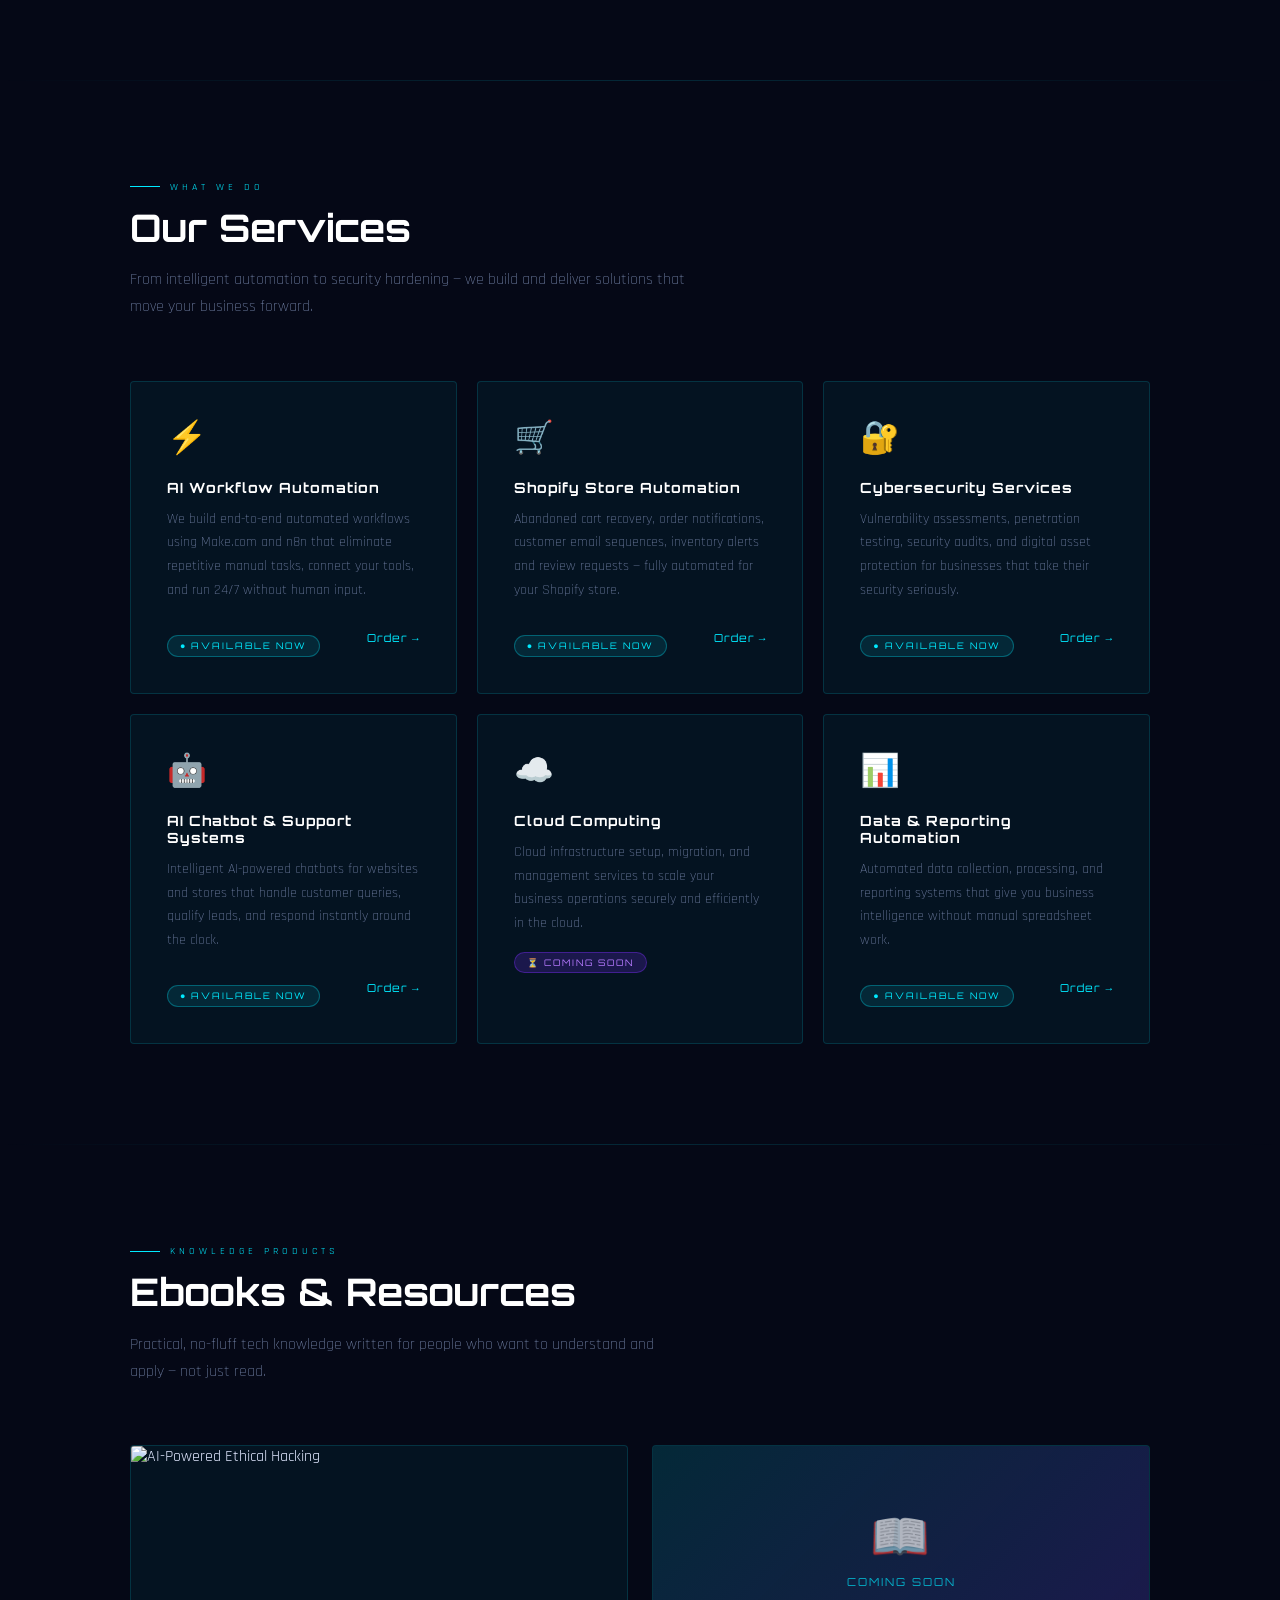
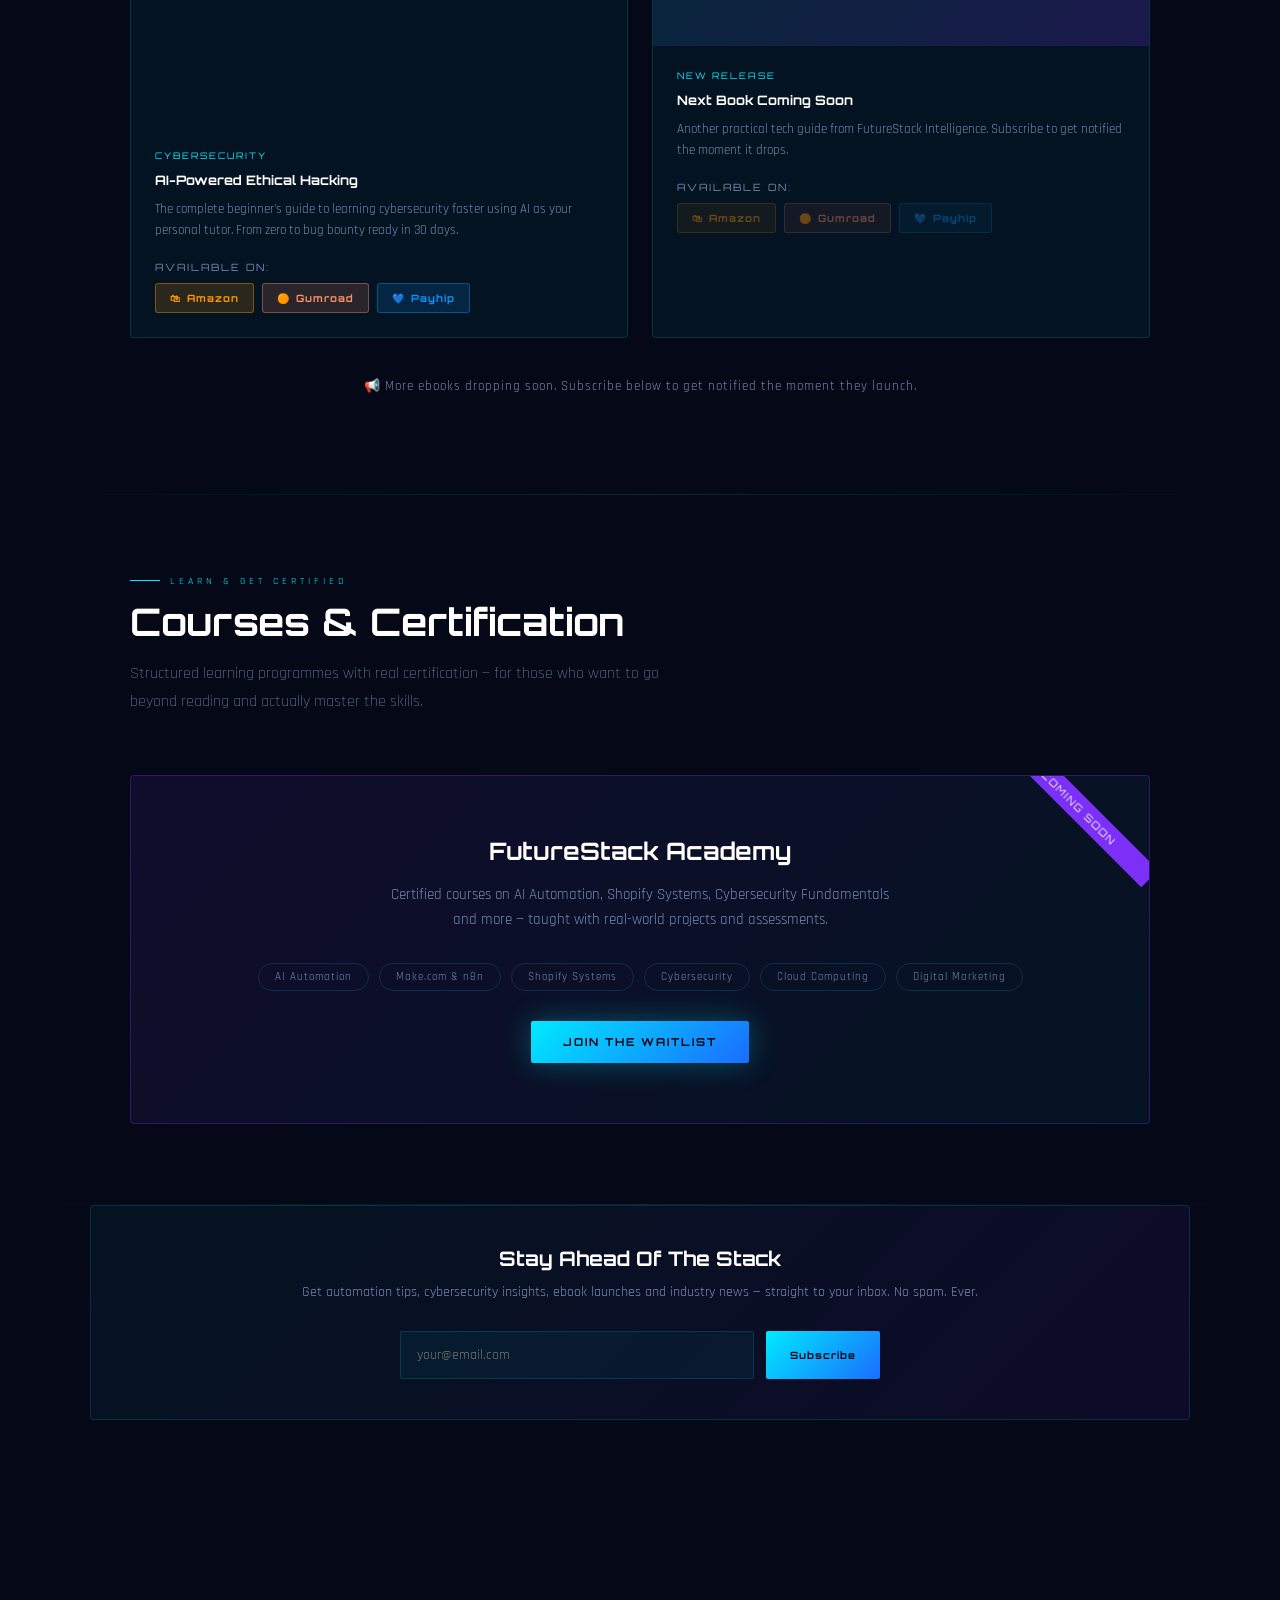
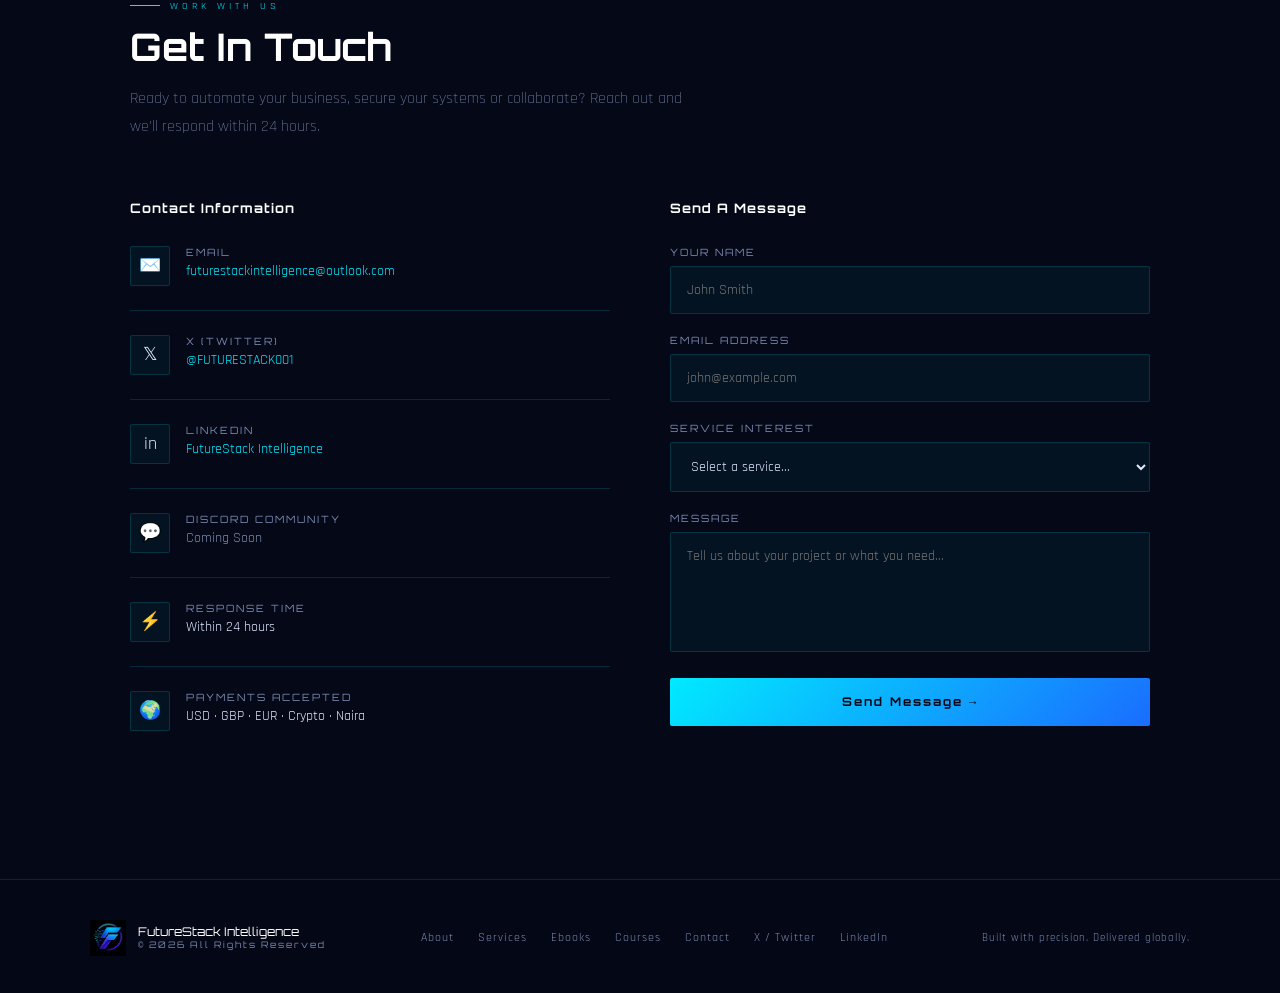
==== commit 637b2f5b: "Update index.html" ====
--- a/index.html
+++ b/index.html
@@ -586,6 +586,89 @@
     cursor: default;
   }
 
+  /* BOOK COVER IMAGE */
+  .ebook-cover-img {
+    height: 280px;
+    overflow: hidden;
+    position: relative;
+  }
+
+  .ebook-cover-img img {
+    width: 100%;
+    height: 100%;
+    object-fit: cover;
+    object-position: top;
+    transition: transform 0.4s;
+  }
+
+  .ebook-card:hover .ebook-cover-img img { transform: scale(1.03); }
+
+  /* PLATFORM BUTTONS */
+  .ebook-platforms { margin-top: 16px; }
+
+  .platform-label {
+    font-size: 10px;
+    letter-spacing: 2px;
+    text-transform: uppercase;
+    color: var(--muted);
+    font-family: 'Orbitron', monospace;
+    display: block;
+    margin-bottom: 10px;
+  }
+
+  .platform-btns { display: flex; gap: 8px; flex-wrap: wrap; }
+
+  .btn-platform {
+    display: flex;
+    align-items: center;
+    gap: 6px;
+    padding: 8px 14px;
+    border-radius: 3px;
+    text-decoration: none;
+    font-family: 'Orbitron', monospace;
+    font-size: 10px;
+    font-weight: 700;
+    letter-spacing: 1px;
+    transition: all 0.3s;
+    border: 1px solid transparent;
+  }
+
+  .btn-amazon {
+    background: rgba(255,153,0,0.15);
+    border-color: rgba(255,153,0,0.4);
+    color: #ff9900;
+  }
+
+  .btn-amazon:hover {
+    background: rgba(255,153,0,0.25);
+    box-shadow: 0 0 15px rgba(255,153,0,0.3);
+    transform: translateY(-2px);
+  }
+
+  .btn-gumroad {
+    background: rgba(255,144,104,0.15);
+    border-color: rgba(255,144,104,0.4);
+    color: #ff9068;
+  }
+
+  .btn-gumroad:hover {
+    background: rgba(255,144,104,0.25);
+    box-shadow: 0 0 15px rgba(255,144,104,0.3);
+    transform: translateY(-2px);
+  }
+
+  .btn-payhip {
+    background: rgba(0,150,255,0.15);
+    border-color: rgba(0,150,255,0.4);
+    color: #0096ff;
+  }
+
+  .btn-payhip:hover {
+    background: rgba(0,150,255,0.25);
+    box-shadow: 0 0 15px rgba(0,150,255,0.3);
+    transform: translateY(-2px);
+  }
+
   /* COURSES */
   .courses-banner {
     background: linear-gradient(135deg, rgba(123,47,247,0.1), rgba(0,234,255,0.05));
@@ -779,6 +862,115 @@
     box-shadow: 0 0 30px rgba(0,234,255,0.5);
     transform: translateY(-2px);
   }
+
+  /* ORDER MODAL */
+  .modal-overlay {
+    position: fixed;
+    inset: 0;
+    background: rgba(5,8,22,0.95);
+    backdrop-filter: blur(20px);
+    z-index: 1000;
+    display: flex;
+    align-items: center;
+    justify-content: center;
+    padding: 20px;
+    opacity: 0;
+    pointer-events: none;
+    transition: opacity 0.3s;
+  }
+
+  .modal-overlay.active {
+    opacity: 1;
+    pointer-events: all;
+  }
+
+  .modal {
+    background: #080d22;
+    border: 1px solid var(--glass-border);
+    border-radius: 6px;
+    padding: 40px;
+    width: 100%;
+    max-width: 520px;
+    position: relative;
+    transform: translateY(30px);
+    transition: transform 0.3s;
+  }
+
+  .modal-overlay.active .modal {
+    transform: translateY(0);
+  }
+
+  .modal::before {
+    content: '';
+    position: absolute;
+    top: 0; left: 0; right: 0;
+    height: 2px;
+    background: linear-gradient(90deg, var(--cyan), var(--purple));
+    border-radius: 6px 6px 0 0;
+  }
+
+  .modal-close {
+    position: absolute;
+    top: 16px; right: 16px;
+    background: var(--glass);
+    border: 1px solid var(--glass-border);
+    color: var(--muted);
+    width: 32px; height: 32px;
+    border-radius: 50%;
+    cursor: pointer;
+    font-size: 16px;
+    display: flex;
+    align-items: center;
+    justify-content: center;
+    transition: all 0.3s;
+  }
+
+  .modal-close:hover { color: white; border-color: var(--cyan); }
+
+  .modal-service-tag {
+    font-size: 9px;
+    letter-spacing: 3px;
+    text-transform: uppercase;
+    color: var(--cyan);
+    font-family: 'Orbitron', monospace;
+    margin-bottom: 10px;
+  }
+
+  .modal h2 {
+    font-family: 'Orbitron', monospace;
+    font-size: 18px;
+    color: white;
+    margin-bottom: 8px;
+    line-height: 1.3;
+  }
+
+  .modal-desc {
+    font-size: 13px;
+    color: var(--muted);
+    margin-bottom: 28px;
+    line-height: 1.6;
+  }
+
+  .modal-success {
+    text-align: center;
+    padding: 20px 0;
+    display: none;
+  }
+
+  .modal-success .success-icon {
+    font-size: 48px;
+    margin-bottom: 16px;
+    display: block;
+  }
+
+  .modal-success h3 {
+    font-family: 'Orbitron', monospace;
+    font-size: 16px;
+    color: var(--cyan);
+    margin-bottom: 10px;
+  }
+
+  .modal-success p { font-size: 13px; color: var(--muted); }
 
   /* FOOTER */
   footer {
@@ -1114,50 +1306,117 @@
 
   <div class="services-grid fade-up">
 
-    <div class="service-card">
+    <div class="service-card" onclick="openOrder('AI Workflow Automation', 'Build end-to-end automated workflows using Make.com and n8n that eliminate repetitive manual tasks and run 24/7.')">
       <span class="service-icon">⚡</span>
       <h3>AI Workflow Automation</h3>
       <p>We build end-to-end automated workflows using Make.com and n8n that eliminate repetitive manual tasks, connect your tools, and run 24/7 without human input.</p>
-      <span class="available-badge">● Available Now</span>
-    </div>
-
-    <div class="service-card">
+      <div style="display:flex; align-items:center; justify-content:space-between; margin-top:16px;">
+        <span class="available-badge">● Available Now</span>
+        <span style="font-size:11px; color:var(--cyan); letter-spacing:1px; font-family:'Orbitron',monospace;">Order →</span>
+      </div>
+    </div>
+
+    <div class="service-card" onclick="openOrder('Shopify Store Automation', 'Abandoned cart recovery, order notifications, customer email sequences, inventory alerts and review requests — fully automated.')">
       <span class="service-icon">🛒</span>
       <h3>Shopify Store Automation</h3>
       <p>Abandoned cart recovery, order notifications, customer email sequences, inventory alerts and review requests — fully automated for your Shopify store.</p>
-      <span class="available-badge">● Available Now</span>
-    </div>
-
-    <div class="service-card">
+      <div style="display:flex; align-items:center; justify-content:space-between; margin-top:16px;">
+        <span class="available-badge">● Available Now</span>
+        <span style="font-size:11px; color:var(--cyan); letter-spacing:1px; font-family:'Orbitron',monospace;">Order →</span>
+      </div>
+    </div>
+
+    <div class="service-card" onclick="openOrder('Cybersecurity Services', 'Vulnerability assessments, penetration testing, security audits and digital asset protection for your business.')">
       <span class="service-icon">🔐</span>
       <h3>Cybersecurity Services</h3>
       <p>Vulnerability assessments, penetration testing, security audits, and digital asset protection for businesses that take their security seriously.</p>
-      <span class="available-badge">● Available Now</span>
-    </div>
-
-    <div class="service-card">
+      <div style="display:flex; align-items:center; justify-content:space-between; margin-top:16px;">
+        <span class="available-badge">● Available Now</span>
+        <span style="font-size:11px; color:var(--cyan); letter-spacing:1px; font-family:'Orbitron',monospace;">Order →</span>
+      </div>
+    </div>
+
+    <div class="service-card" onclick="openOrder('AI Chatbot & Support Systems', 'Intelligent AI-powered chatbots for websites and stores that handle customer queries and respond instantly around the clock.')">
       <span class="service-icon">🤖</span>
       <h3>AI Chatbot & Support Systems</h3>
       <p>Intelligent AI-powered chatbots for websites and stores that handle customer queries, qualify leads, and respond instantly around the clock.</p>
-      <span class="available-badge">● Available Now</span>
-    </div>
-
-    <div class="service-card">
+      <div style="display:flex; align-items:center; justify-content:space-between; margin-top:16px;">
+        <span class="available-badge">● Available Now</span>
+        <span style="font-size:11px; color:var(--cyan); letter-spacing:1px; font-family:'Orbitron',monospace;">Order →</span>
+      </div>
+    </div>
+
+    <div class="service-card" style="cursor:default;">
       <span class="service-icon">☁️</span>
       <h3>Cloud Computing</h3>
       <p>Cloud infrastructure setup, migration, and management services to scale your business operations securely and efficiently in the cloud.</p>
       <span class="coming-soon-badge">⏳ Coming Soon</span>
     </div>
 
-    <div class="service-card">
+    <div class="service-card" onclick="openOrder('Data & Reporting Automation', 'Automated data collection, processing and reporting systems that give you business intelligence without manual spreadsheet work.')">
       <span class="service-icon">📊</span>
       <h3>Data & Reporting Automation</h3>
       <p>Automated data collection, processing, and reporting systems that give you business intelligence without manual spreadsheet work.</p>
-      <span class="available-badge">● Available Now</span>
+      <div style="display:flex; align-items:center; justify-content:space-between; margin-top:16px;">
+        <span class="available-badge">● Available Now</span>
+        <span style="font-size:11px; color:var(--cyan); letter-spacing:1px; font-family:'Orbitron',monospace;">Order →</span>
+      </div>
     </div>
 
   </div>
 </section>
+
+<!-- ORDER MODAL -->
+<div class="modal-overlay" id="orderModal">
+  <div class="modal">
+    <button class="modal-close" onclick="closeOrder()">✕</button>
+
+    <div id="modalForm">
+      <div class="modal-service-tag">Service Order</div>
+      <h2 id="modalTitle">Service Name</h2>
+      <p class="modal-desc" id="modalDesc">Service description here.</p>
+
+      <form action="https://formspree.io/f/xbdqnerv" method="POST" onsubmit="handleModalSubmit(event)">
+        <input type="hidden" name="service" id="modalServiceInput" value="" />
+
+        <div class="form-group">
+          <label>Your Name</label>
+          <input type="text" name="name" placeholder="John Smith" required />
+        </div>
+
+        <div class="form-group">
+          <label>Email Address</label>
+          <input type="email" name="email" placeholder="john@example.com" required />
+        </div>
+
+        <div class="form-group">
+          <label>Your Budget (Optional)</label>
+          <select name="budget">
+            <option value="">Select budget range...</option>
+            <option>Under $100</option>
+            <option>$100 - $500</option>
+            <option>$500 - $1,000</option>
+            <option>$1,000 - $3,000</option>
+            <option>$3,000+</option>
+          </select>
+        </div>
+
+        <div class="form-group">
+          <label>Tell Us About Your Project</label>
+          <textarea name="message" placeholder="Describe what you need, your timeline, any specific requirements..." required></textarea>
+        </div>
+
+        <button type="submit" class="btn-submit">Send Order Request →</button>
+      </form>
+    </div>
+
+    <div class="modal-success" id="modalSuccess">
+      <span class="success-icon">✅</span>
+      <h3>Order Request Sent!</h3>
+      <p>We received your request for <strong id="successService"></strong>. We'll reply to your email within 24 hours.</p>
+    </div>
+  </div>
+</div>
 
 <div class="section-divider"></div>
 
@@ -1171,58 +1430,80 @@
 
   <div class="ebooks-grid fade-up">
 
+    <!-- ============================================================
+         BOOK 1 — AI POWERED ETHICAL HACKING (LIVE)
+         TO UPDATE: Replace any link or description below
+         ============================================================ -->
+    <div class="ebook-card">
+      <div class="ebook-cover-img">
+        <img src="book1-cover.jpg" alt="AI-Powered Ethical Hacking" />
+      </div>
+      <div class="ebook-body">
+        <div class="ebook-tag">Cybersecurity</div>
+        <h3>AI-Powered Ethical Hacking</h3>
+        <p>The complete beginner's guide to learning cybersecurity faster using AI as your personal tutor. From zero to bug bounty ready in 30 days.</p>
+        <div class="ebook-platforms">
+          <span class="platform-label">Available on:</span>
+          <div class="platform-btns">
+            <a href="YOUR_AMAZON_LINK_HERE" target="_blank" class="btn-platform btn-amazon">
+              <span>🛍</span> Amazon
+            </a>
+            <a href="https://ghostwriterfti.gumroad.com/l/ijitki" target="_blank" class="btn-platform btn-gumroad">
+              <span>🟠</span> Gumroad
+            </a>
+            <a href="https://payhip.com/b/cbBmg" target="_blank" class="btn-platform btn-payhip">
+              <span>💙</span> Payhip
+            </a>
+          </div>
+        </div>
+      </div>
+    </div>
+
+    <!-- ============================================================
+         HOW TO ADD A NEW BOOK — COPY FROM HERE
+         ============================================================
+         STEP 1: Copy the entire block below (from div class="ebook-card" to the closing /div)
+         STEP 2: Paste it right after this comment block
+         STEP 3: Replace the following:
+           - book2-cover.jpg → your new cover image filename (upload it to GitHub too)
+           - The ebook-tag text → topic e.g. AI Automation, Shopify, Networking
+           - The h3 title → your new book title
+           - The p description → your new book description (2 sentences)
+           - YOUR_AMAZON_LINK_HERE → your Amazon book link
+           - YOUR_GUMROAD_LINK_HERE → your Gumroad book link
+           - YOUR_PAYHIP_LINK_HERE → your Payhip book link
+         STEP 4: Commit changes. Done.
+         ============================================================ -->
     <div class="ebook-card">
       <div class="ebook-cover-placeholder">
-        <span style="font-size:48px;">🤖</span>
-        <span>AI AUTOMATION</span>
+        <span style="font-size:48px;">📖</span>
+        <span>COMING SOON</span>
       </div>
       <div class="ebook-body">
-        <div class="ebook-tag">AI & Automation</div>
-        <h3>Coming Soon: AI Automation Mastery</h3>
-        <p>A complete guide to building intelligent automation workflows from scratch using Make.com, n8n and OpenAI.</p>
-        <div class="ebook-footer">
-          <span class="ebook-price">TBA</span>
-          <span class="btn-coming">Coming Soon</span>
+        <div class="ebook-tag">New Release</div>
+        <h3>Next Book Coming Soon</h3>
+        <p>Another practical tech guide from FutureStack Intelligence. Subscribe to get notified the moment it drops.</p>
+        <div class="ebook-platforms">
+          <span class="platform-label">Available on:</span>
+          <div class="platform-btns">
+            <a href="YOUR_AMAZON_LINK_HERE" target="_blank" class="btn-platform btn-amazon" style="opacity:0.4; pointer-events:none;">
+              <span>🛍</span> Amazon
+            </a>
+            <a href="YOUR_GUMROAD_LINK_HERE" target="_blank" class="btn-platform btn-gumroad" style="opacity:0.4; pointer-events:none;">
+              <span>🟠</span> Gumroad
+            </a>
+            <a href="YOUR_PAYHIP_LINK_HERE" target="_blank" class="btn-platform btn-payhip" style="opacity:0.4; pointer-events:none;">
+              <span>💙</span> Payhip
+            </a>
+          </div>
         </div>
       </div>
     </div>
 
-    <div class="ebook-card">
-      <div class="ebook-cover-placeholder">
-        <span style="font-size:48px;">🔐</span>
-        <span>CYBERSECURITY</span>
-      </div>
-      <div class="ebook-body">
-        <div class="ebook-tag">Cybersecurity</div>
-        <h3>Coming Soon: Digital Defense Handbook</h3>
-        <p>Practical cybersecurity strategies for individuals and small businesses to protect their digital assets effectively.</p>
-        <div class="ebook-footer">
-          <span class="ebook-price">TBA</span>
-          <span class="btn-coming">Coming Soon</span>
-        </div>
-      </div>
-    </div>
-
-    <div class="ebook-card">
-      <div class="ebook-cover-placeholder">
-        <span style="font-size:48px;">🛒</span>
-        <span>SHOPIFY</span>
-      </div>
-      <div class="ebook-body">
-        <div class="ebook-tag">Ecommerce</div>
-        <h3>Coming Soon: Shopify Automation Blueprint</h3>
-        <p>How to automate your entire Shopify store operations and recover lost sales on autopilot.</p>
-        <div class="ebook-footer">
-          <span class="ebook-price">TBA</span>
-          <span class="btn-coming">Coming Soon</span>
-        </div>
-      </div>
-    </div>
-
   </div>
 
   <p style="text-align:center; color: var(--muted); font-size:13px; margin-top:40px; letter-spacing:1px;">
-    📢 More ebooks dropping soon. Subscribe below to get notified first.
+    📢 More ebooks dropping soon. Subscribe below to get notified the moment they launch.
   </p>
 </section>
 
@@ -1293,6 +1574,16 @@
           <div class="contact-item-label">X (Twitter)</div>
           <div class="contact-item-value">
             <a href="https://x.com/FUTURESTACK001" target="_blank">@FUTURESTACK001</a>
+          </div>
+        </div>
+      </div>
+
+      <div class="contact-item">
+        <div class="contact-icon">in</div>
+        <div class="contact-item-text">
+          <div class="contact-item-label">LinkedIn</div>
+          <div class="contact-item-value">
+            <a href="https://www.linkedin.com/in/futurestackintelligence" target="_blank">FutureStack Intelligence</a>
           </div>
         </div>
       </div>
@@ -1373,6 +1664,7 @@
       <a href="#courses">Courses</a>
       <a href="#contact">Contact</a>
       <a href="https://x.com/FUTURESTACK001" target="_blank">X / Twitter</a>
+      <a href="https://www.linkedin.com/in/futurestackintelligence" target="_blank">LinkedIn</a>
     </div>
     <div class="footer-copy">Built with precision. Delivered globally.</div>
   </div>
@@ -1414,6 +1706,57 @@
   }, { threshold: 0.1 });
 
   document.querySelectorAll('.fade-up').forEach(el => observer.observe(el));
+
+  // ORDER MODAL
+  function openOrder(serviceName, serviceDesc) {
+    document.getElementById('modalTitle').textContent = serviceName;
+    document.getElementById('modalDesc').textContent = serviceDesc;
+    document.getElementById('modalServiceInput').value = serviceName;
+    document.getElementById('modalForm').style.display = 'block';
+    document.getElementById('modalSuccess').style.display = 'none';
+    document.getElementById('orderModal').classList.add('active');
+    document.body.style.overflow = 'hidden';
+  }
+
+  function closeOrder() {
+    document.getElementById('orderModal').classList.remove('active');
+    document.body.style.overflow = '';
+  }
+
+  document.getElementById('orderModal').addEventListener('click', function(e) {
+    if (e.target === this) closeOrder();
+  });
+
+  async function handleModalSubmit(e) {
+    e.preventDefault();
+    const form = e.target;
+    const btn = form.querySelector('.btn-submit');
+    const serviceName = document.getElementById('modalServiceInput').value;
+
+    btn.textContent = 'Sending...';
+    btn.disabled = true;
+
+    try {
+      const response = await fetch(form.action, {
+        method: 'POST',
+        body: new FormData(form),
+        headers: { 'Accept': 'application/json' }
+      });
+
+      if (response.ok) {
+        document.getElementById('modalForm').style.display = 'none';
+        document.getElementById('successService').textContent = serviceName;
+        document.getElementById('modalSuccess').style.display = 'block';
+        setTimeout(closeOrder, 4000);
+      } else {
+        btn.textContent = 'Failed. Try Again.';
+        btn.disabled = false;
+      }
+    } catch {
+      btn.textContent = 'Failed. Try Again.';
+      btn.disabled = false;
+    }
+  }
 
   // FORM SUBMIT
   function handleSubmit() {
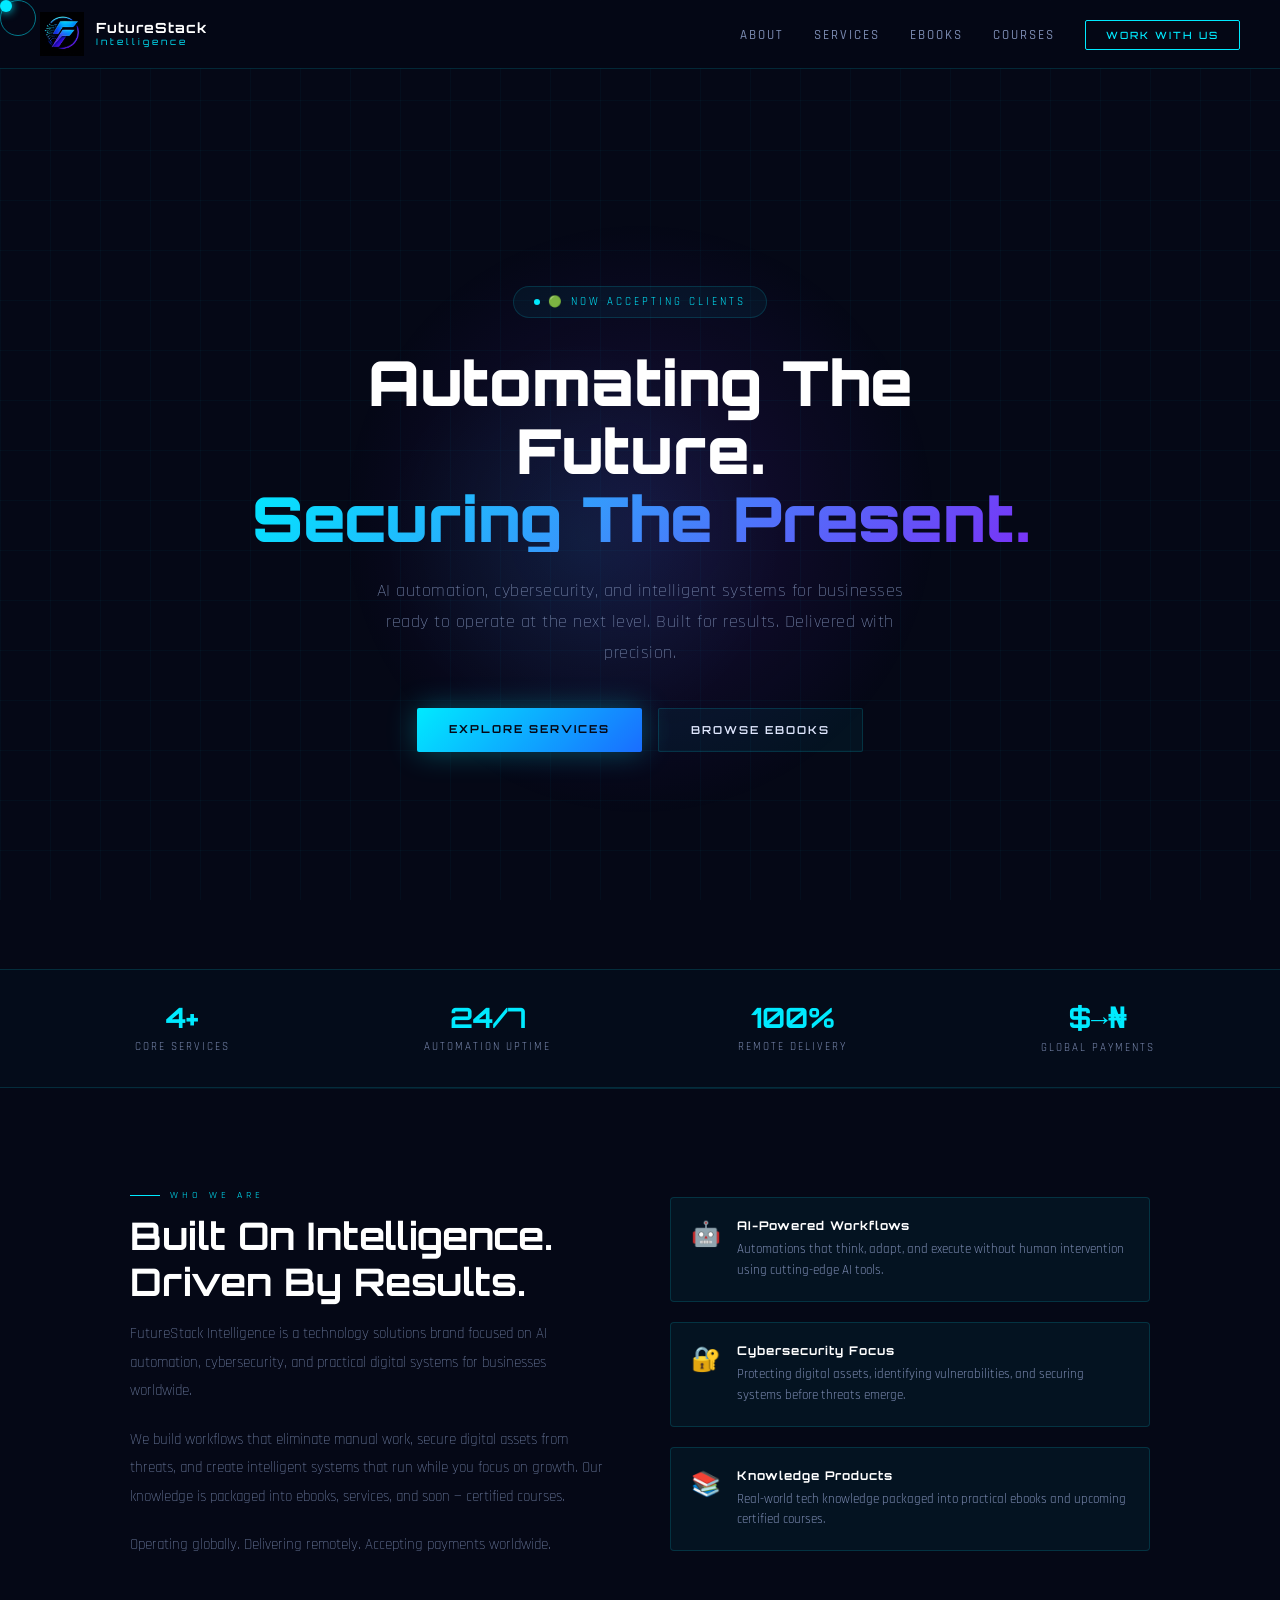
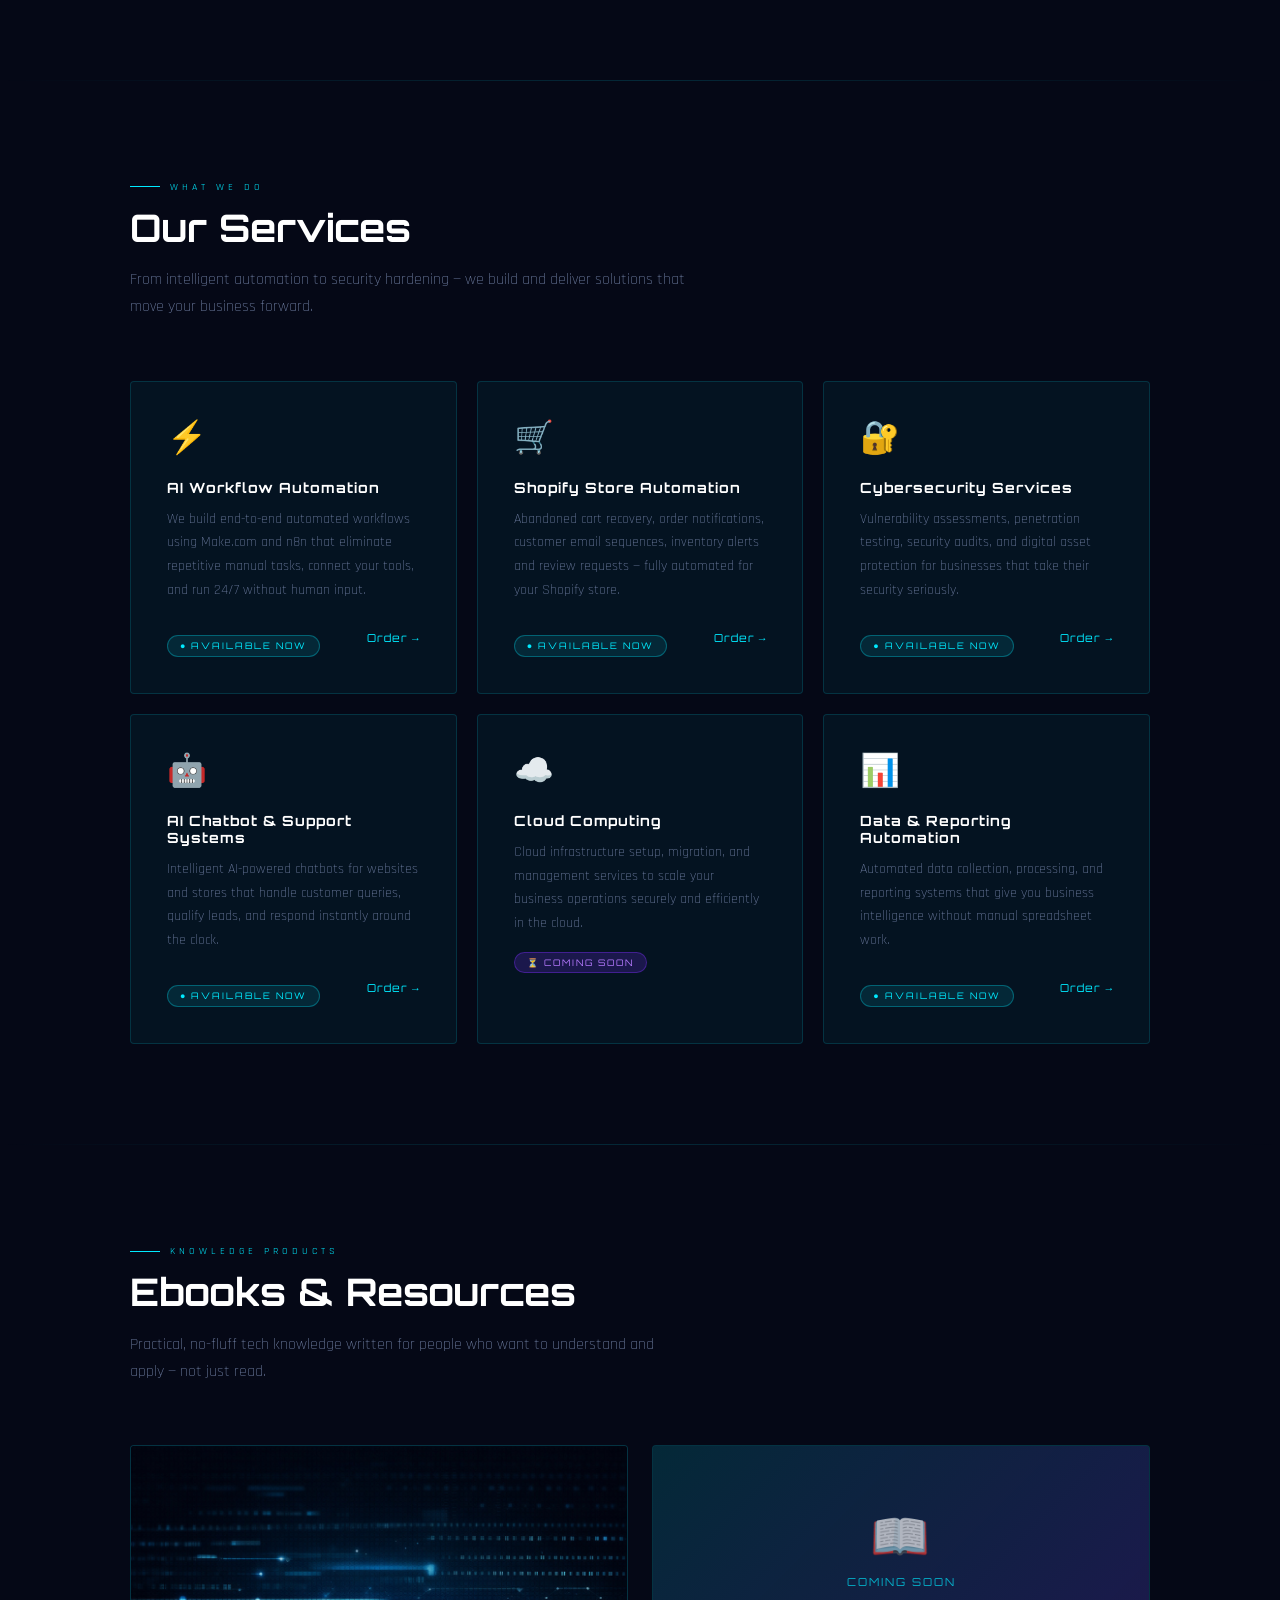
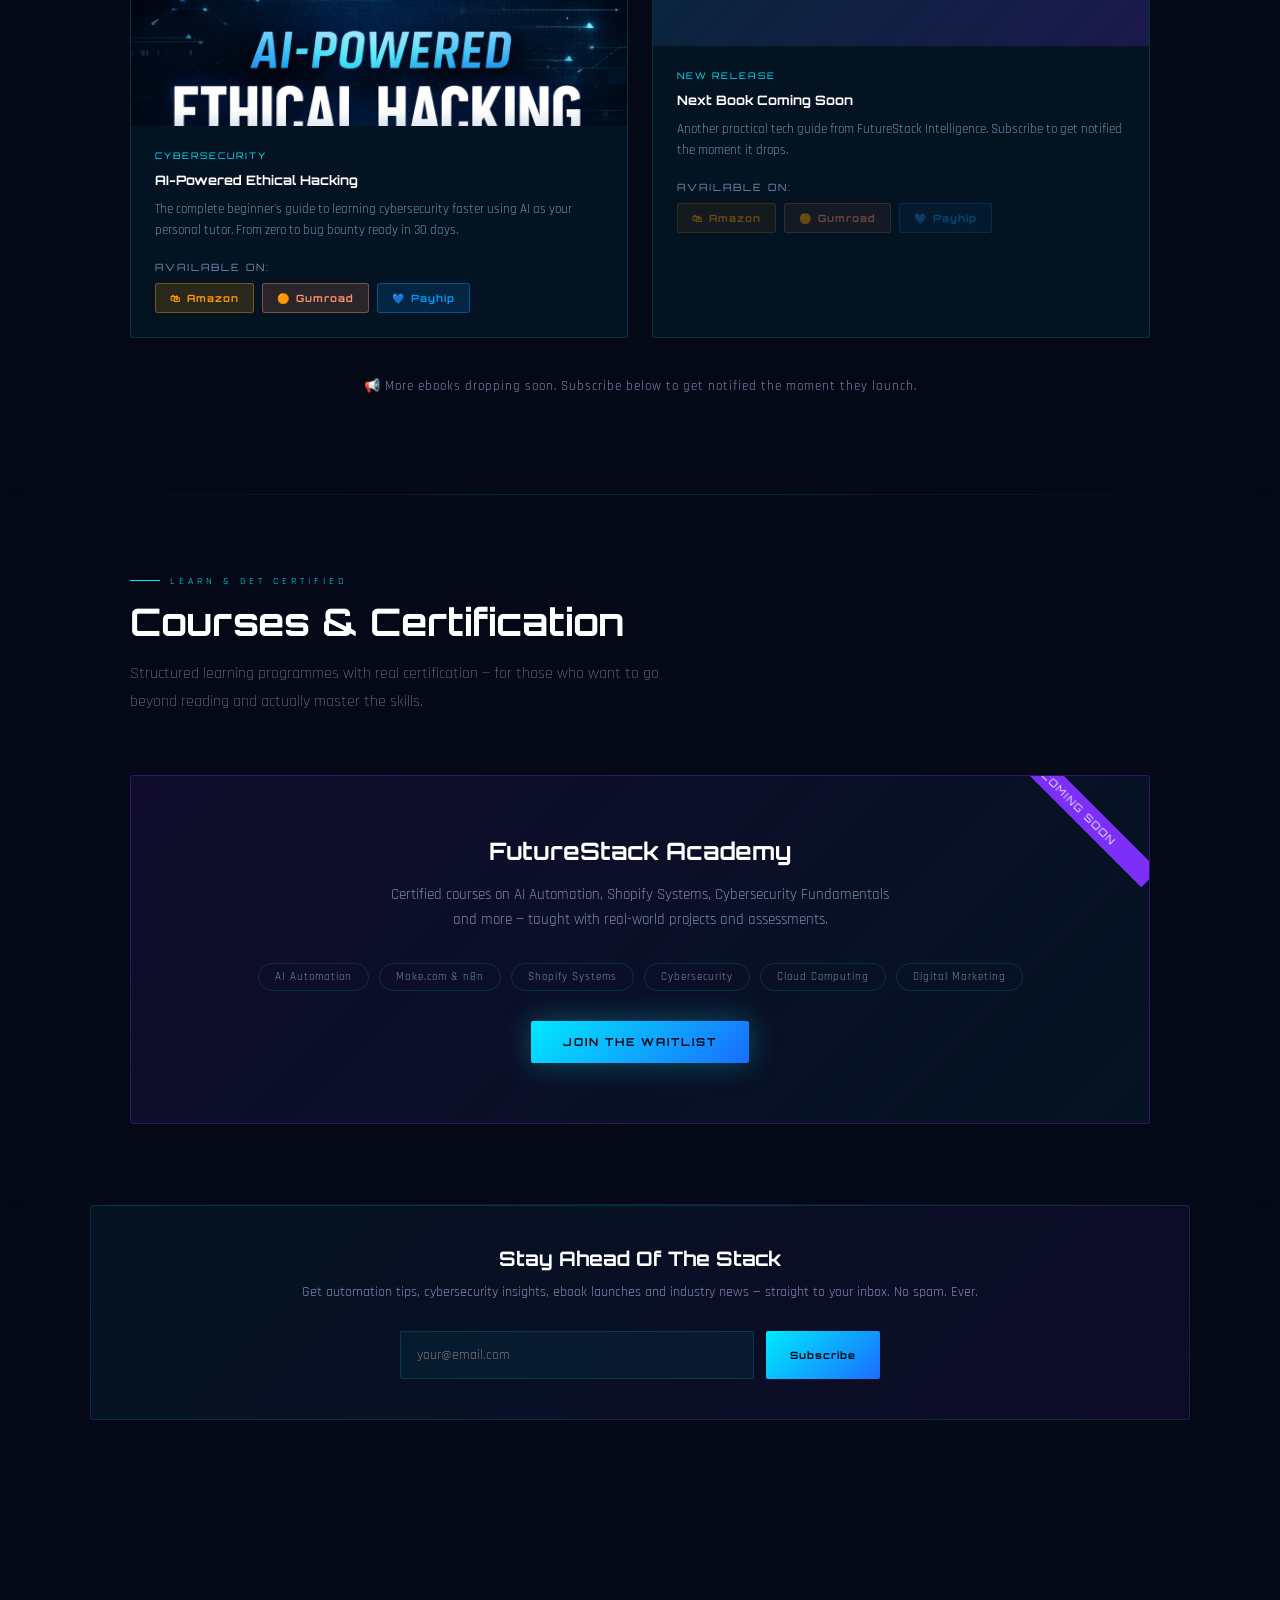
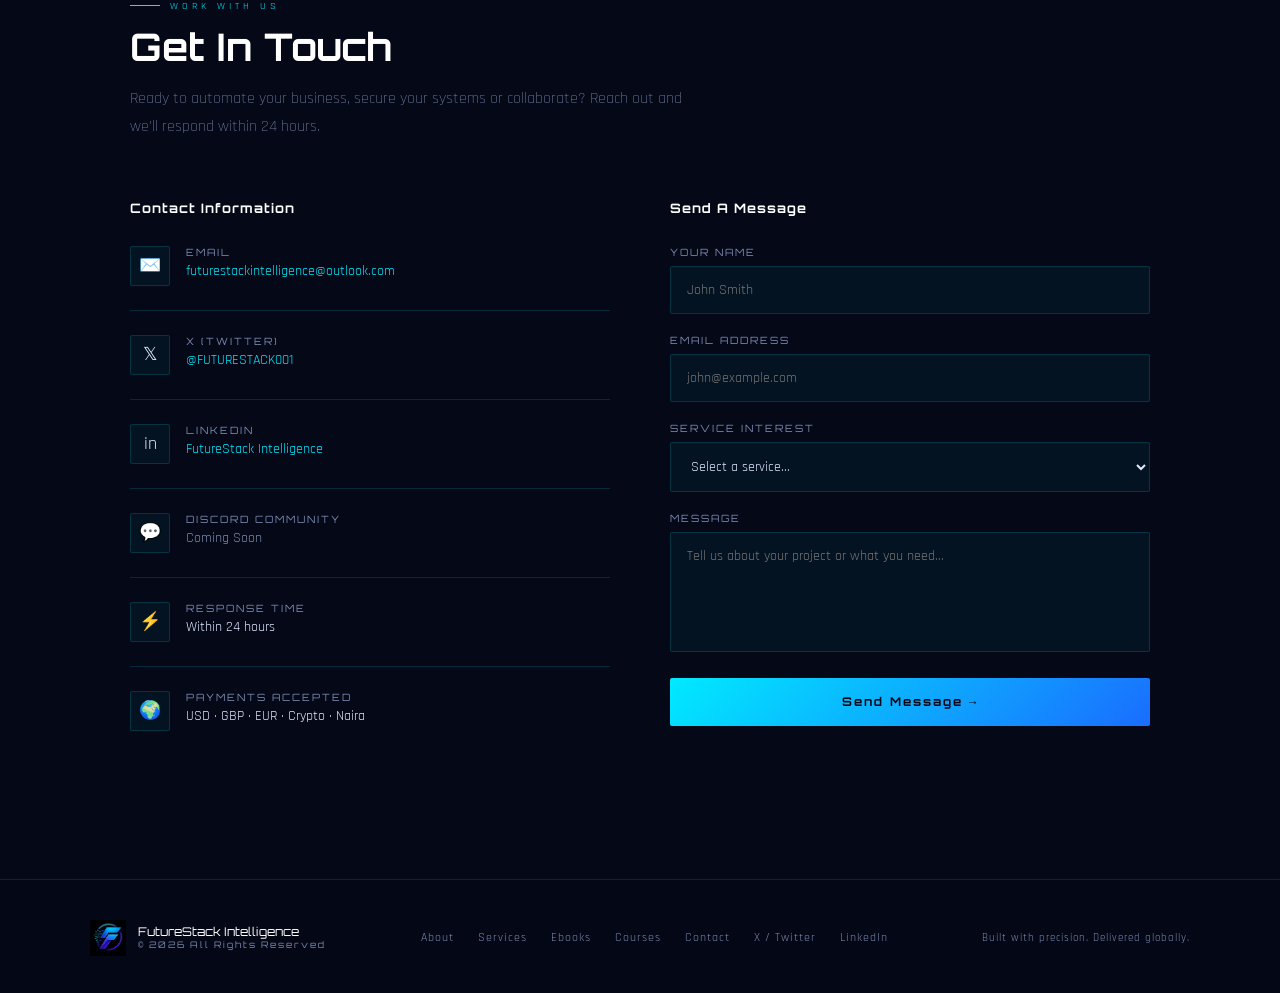
==== commit 930cf8b4: "Update index.html" ====
--- a/index.html
+++ b/index.html
@@ -1073,9 +1073,123 @@
     align-items: center;
   }
 
+  /* HAMBURGER */
+  .hamburger {
+    display: none;
+    flex-direction: column;
+    gap: 5px;
+    cursor: pointer;
+    padding: 8px;
+    border: 1px solid var(--glass-border);
+    border-radius: 4px;
+    background: var(--glass);
+    transition: all 0.3s;
+    z-index: 200;
+  }
+  .hamburger:hover { border-color: var(--cyan); }
+  .hamburger span {
+    display: block;
+    width: 22px; height: 2px;
+    background: var(--cyan);
+    border-radius: 2px;
+    transition: all 0.3s;
+  }
+  .hamburger.active span:nth-child(1) { transform: translateY(7px) rotate(45deg); }
+  .hamburger.active span:nth-child(2) { opacity: 0; transform: scaleX(0); }
+  .hamburger.active span:nth-child(3) { transform: translateY(-7px) rotate(-45deg); }
+
+  .mobile-nav {
+    display: none;
+    position: fixed;
+    top: 69px; left: 0; right: 0;
+    background: rgba(5,8,22,0.98);
+    backdrop-filter: blur(30px);
+    border-bottom: 1px solid var(--glass-border);
+    padding: 16px;
+    z-index: 99;
+    flex-direction: column;
+    gap: 4px;
+  }
+  .mobile-nav.active { display: flex; }
+  .mobile-nav a {
+    color: var(--muted);
+    text-decoration: none;
+    font-family: 'Orbitron', monospace;
+    font-size: 12px;
+    letter-spacing: 2px;
+    text-transform: uppercase;
+    padding: 14px 16px;
+    border-radius: 4px;
+    border: 1px solid transparent;
+    display: flex;
+    align-items: center;
+    justify-content: space-between;
+    transition: all 0.2s;
+  }
+  .mobile-nav a:active { color: var(--cyan); background: var(--glass); border-color: var(--glass-border); }
+  .mobile-nav a::after { content: '→'; color: var(--cyan); font-size: 14px; }
+  .mobile-nav-cta {
+    margin-top: 8px;
+    background: linear-gradient(135deg, var(--cyan), var(--blue)) !important;
+    color: var(--dark) !important;
+    font-weight: 700;
+    justify-content: center !important;
+  }
+  .mobile-nav-cta::after { display: none !important; }
+
+  /* ABOUT */
+  .about-grid {
+    display: grid;
+    grid-template-columns: 1fr 1fr;
+    gap: 60px;
+    align-items: center;
+  }
+
+  /* FULL MOBILE RESPONSIVE */
   @media (max-width: 768px) {
-    .about-grid { grid-template-columns: 1fr; }
-    .stats-bar { padding: 30px 20px; }
+    .cursor, .cursor-ring { display: none; }
+    body { cursor: auto; }
+    nav { padding: 12px 20px; }
+    .nav-links { display: none; }
+    .hamburger { display: flex; }
+    .about-grid { grid-template-columns: 1fr; gap: 36px; }
+    .stats-bar { padding: 24px 20px; grid-template-columns: repeat(2,1fr); }
+    .stat-number { font-size: 22px; }
+    .hero { padding: 60px 20px 80px; min-height: 90vh; }
+    .hero p { font-size: 15px; }
+    .hero-btns { flex-direction: column; align-items: center; gap: 12px; }
+    .btn-primary, .btn-secondary { width: 100%; text-align: center; padding: 16px 20px; }
+    .hero-glow { width: 300px; height: 300px; }
+    section { padding: 60px 20px; }
+    .section-title { font-size: clamp(22px, 6vw, 32px); }
+    .services-grid { grid-template-columns: 1fr; gap: 14px; }
+    .service-card { padding: 24px; }
+    .ebooks-grid { grid-template-columns: 1fr; max-width: 400px; margin: 0 auto; }
+    .ebook-cover-img { height: 240px; }
+    .platform-btns { gap: 6px; }
+    .btn-platform { padding: 10px 12px; }
+    .courses-banner { padding: 36px 20px; }
+    .contact-grid { grid-template-columns: 1fr; gap: 40px; }
+    .modal { padding: 28px 20px; margin: 10px; }
+    .modal h2 { font-size: 16px; }
+    .newsletter-bar { padding: 36px 20px; margin: 0 20px 60px; }
+    .newsletter-form { flex-direction: column; }
+    .newsletter-form input, .newsletter-form a { width: 100%; text-align: center; justify-content: center; }
+    footer { padding: 30px 20px; }
+    .footer-inner { flex-direction: column; align-items: flex-start; gap: 24px; }
+    .footer-links { gap: 14px; flex-wrap: wrap; }
+  }
+
+  @media (max-width: 380px) {
+    .hero h1 { font-size: 25px; }
+    .btn-platform { font-size: 9px; padding: 8px 10px; }
+    .platform-btns { flex-direction: column; }
+  }
+
+  @media (hover: none) {
+    .service-card:active { background: rgba(0,234,255,0.08); transform: scale(0.98); }
+    .btn-platform:active { transform: scale(0.96); }
+    .btn-primary:active, .btn-secondary:active { transform: scale(0.97); }
   }
 
   .about-text p {
@@ -1216,7 +1330,21 @@
     <li><a href="#courses">Courses</a></li>
     <li><a href="#contact" class="nav-cta">Work With Us</a></li>
   </ul>
+  <div class="hamburger" id="hamburger" onclick="toggleMenu()">
+    <span></span>
+    <span></span>
+    <span></span>
+  </div>
 </nav>
+
+<!-- MOBILE NAV MENU -->
+<div class="mobile-nav" id="mobileNav">
+  <a href="#about" onclick="closeMenu()">About</a>
+  <a href="#services" onclick="closeMenu()">Services</a>
+  <a href="#ebooks" onclick="closeMenu()">Ebooks</a>
+  <a href="#courses" onclick="closeMenu()">Courses</a>
+  <a href="#contact" class="mobile-nav-cta" onclick="closeMenu()">Work With Us</a>
+</div>
 
 <!-- HERO -->
 <div class="hero">
@@ -1671,6 +1799,30 @@
 </footer>
 
 <script>
+  // HAMBURGER MENU
+  function toggleMenu() {
+    const hamburger = document.getElementById('hamburger');
+    const mobileNav = document.getElementById('mobileNav');
+    hamburger.classList.toggle('active');
+    mobileNav.classList.toggle('active');
+    document.body.style.overflow = mobileNav.classList.contains('active') ? 'hidden' : '';
+  }
+
+  function closeMenu() {
+    document.getElementById('hamburger').classList.remove('active');
+    document.getElementById('mobileNav').classList.remove('active');
+    document.body.style.overflow = '';
+  }
+
+  // Close menu when clicking outside
+  document.addEventListener('click', function(e) {
+    const nav = document.getElementById('mobileNav');
+    const hamburger = document.getElementById('hamburger');
+    if (nav.classList.contains('active') && !nav.contains(e.target) && !hamburger.contains(e.target)) {
+      closeMenu();
+    }
+  });
+
   // CURSOR
   const cursor = document.getElementById('cursor');
   const ring = document.getElementById('cursorRing');
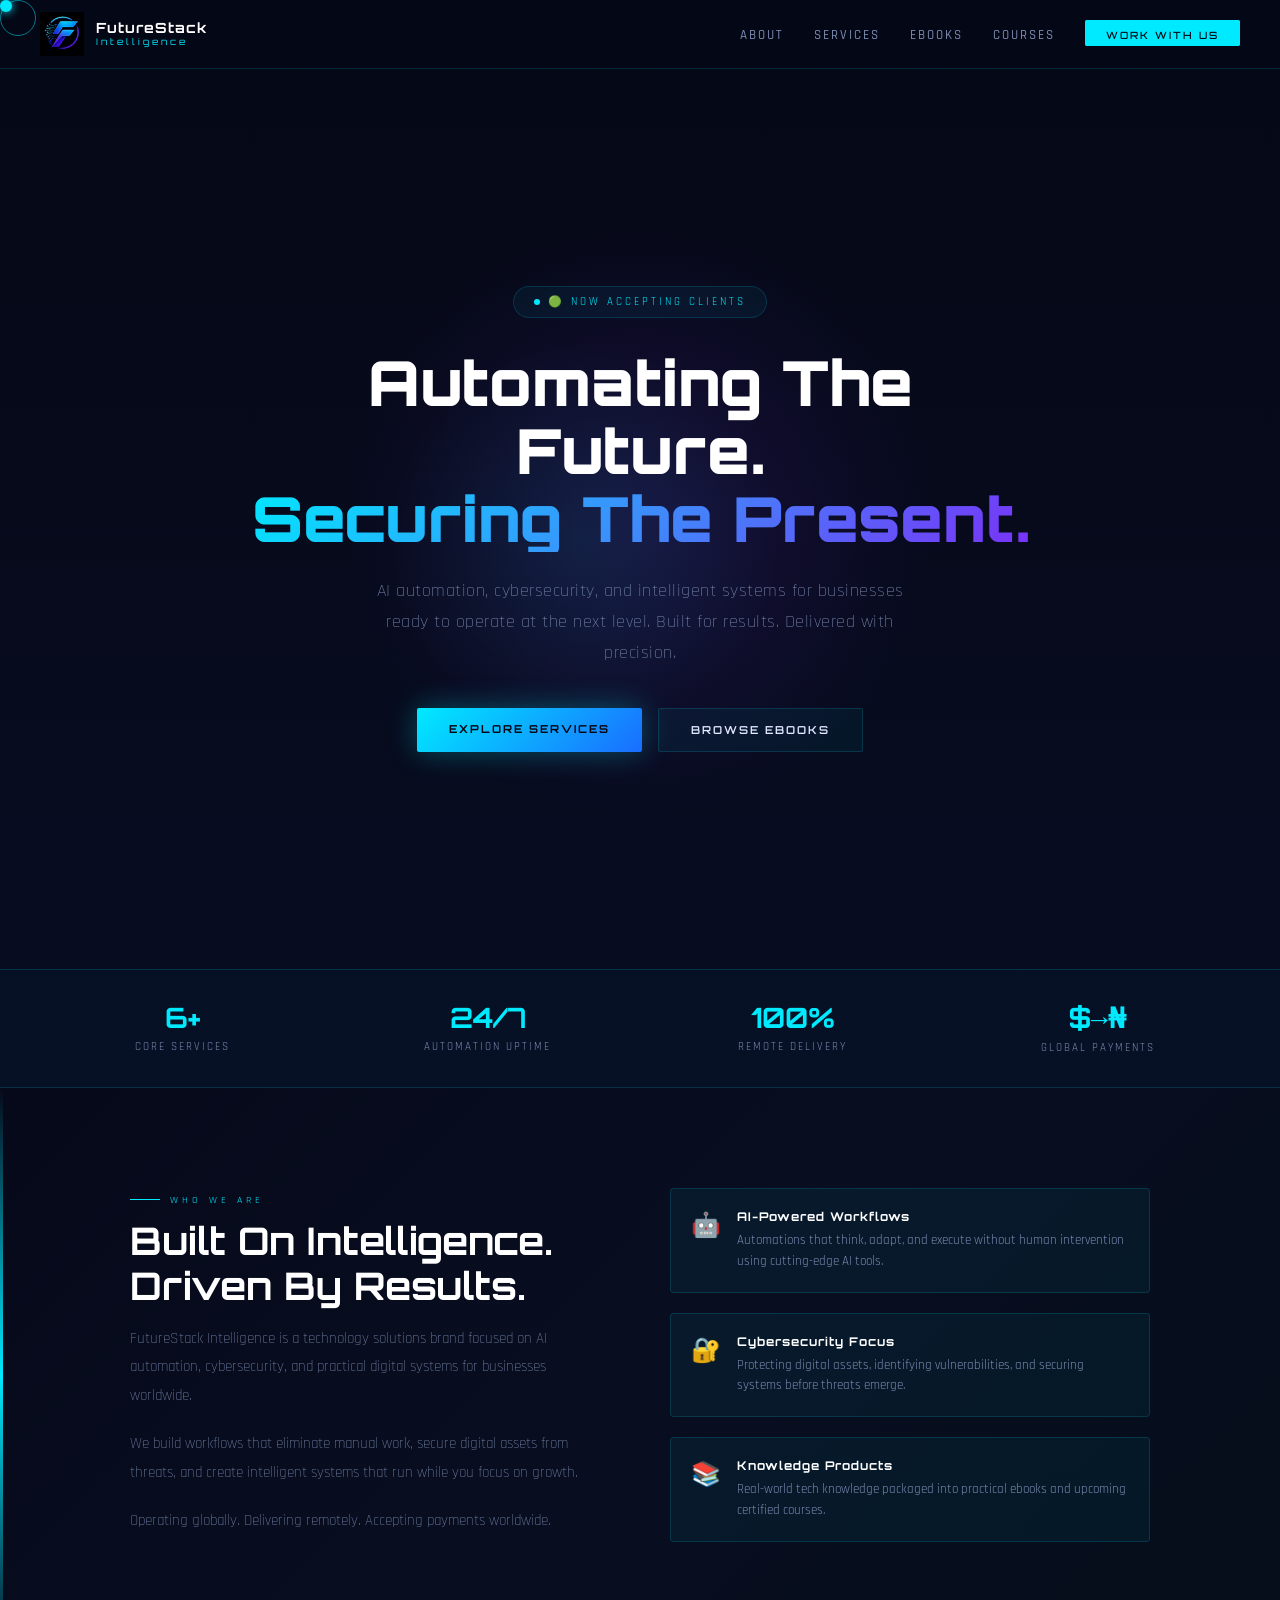
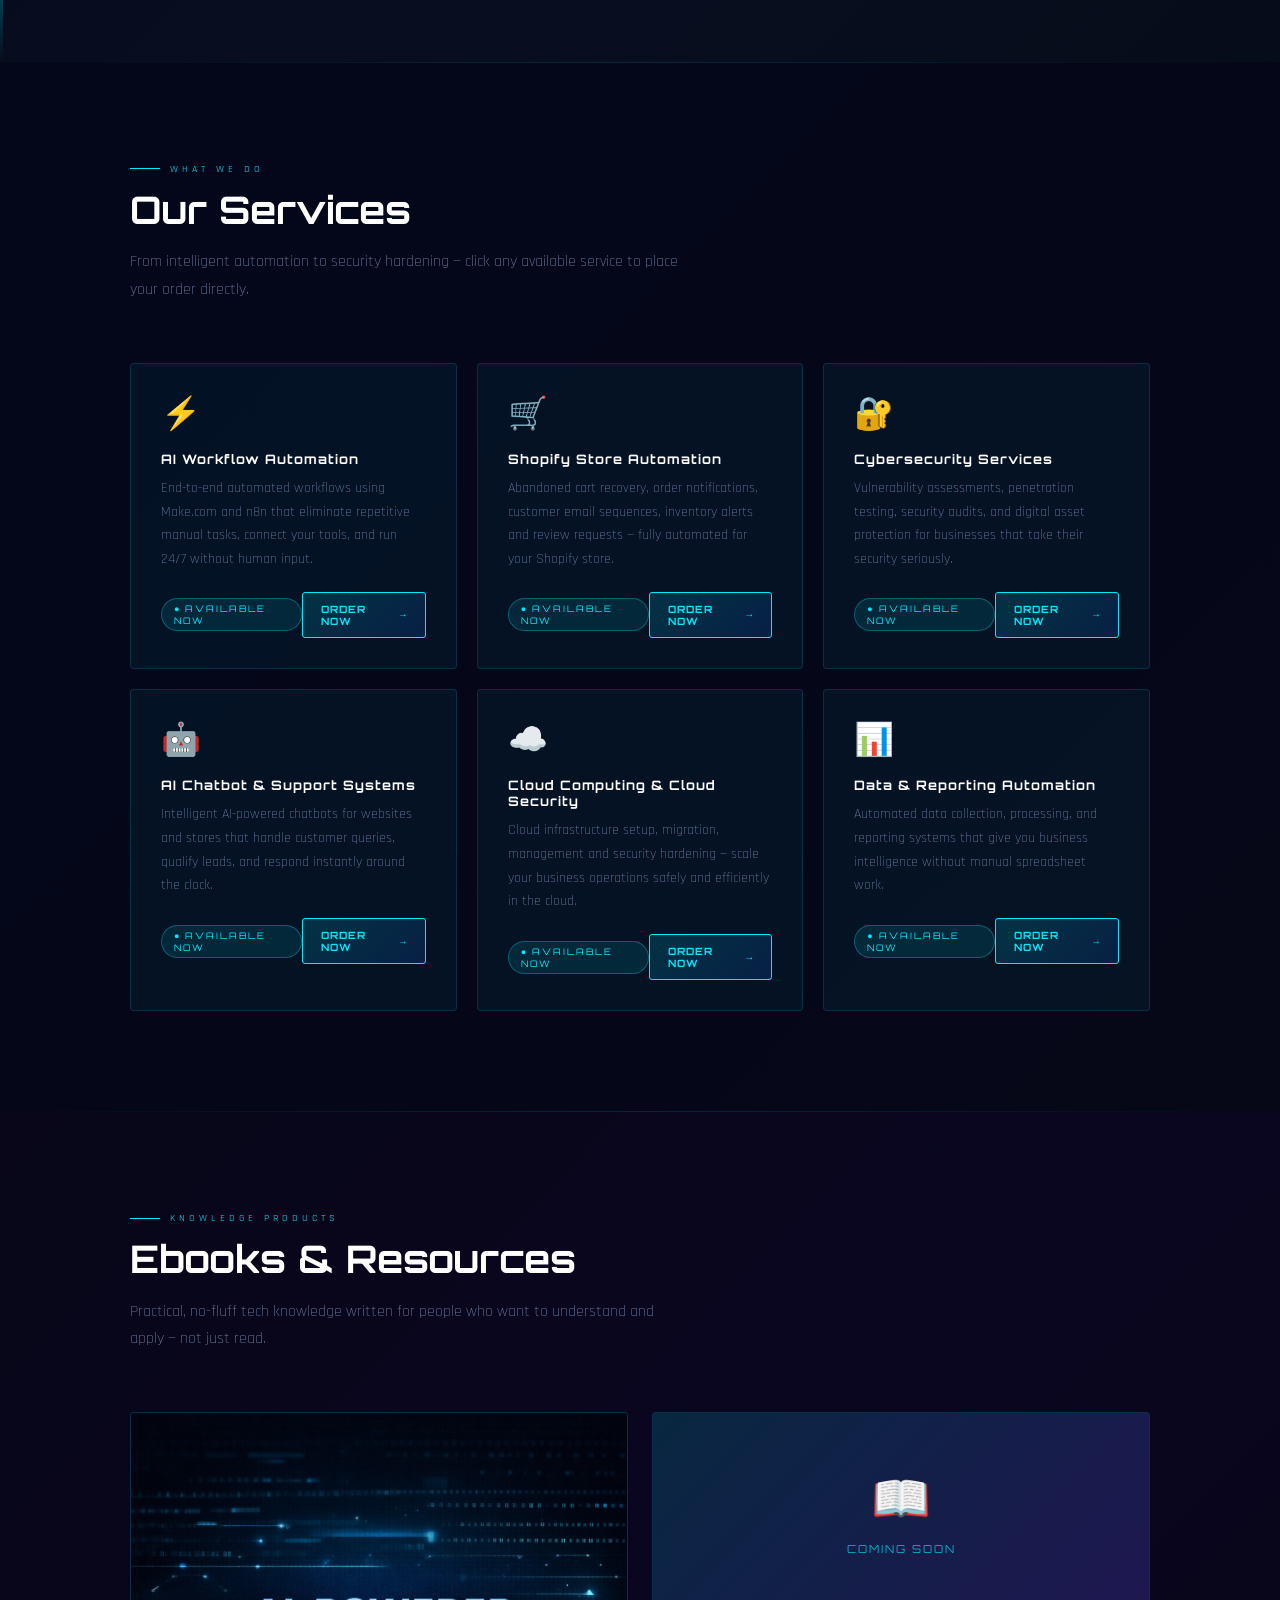
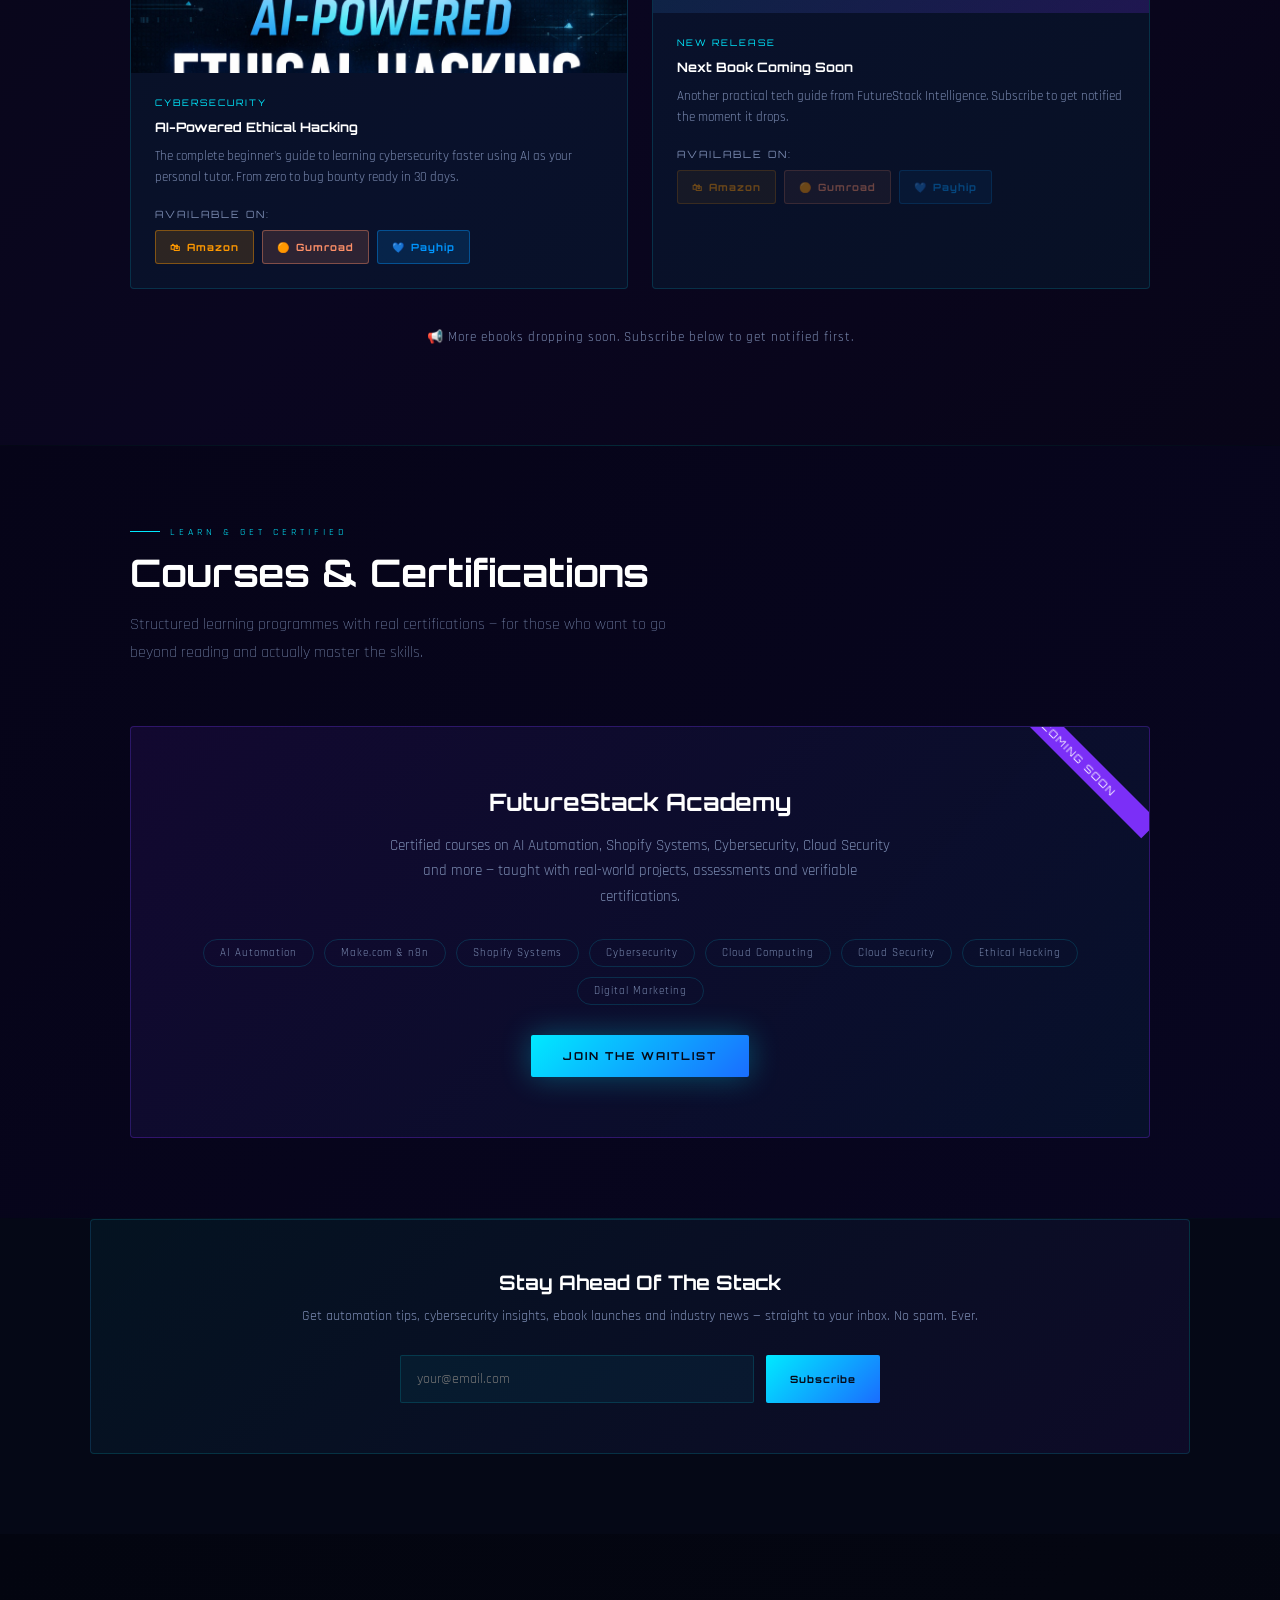
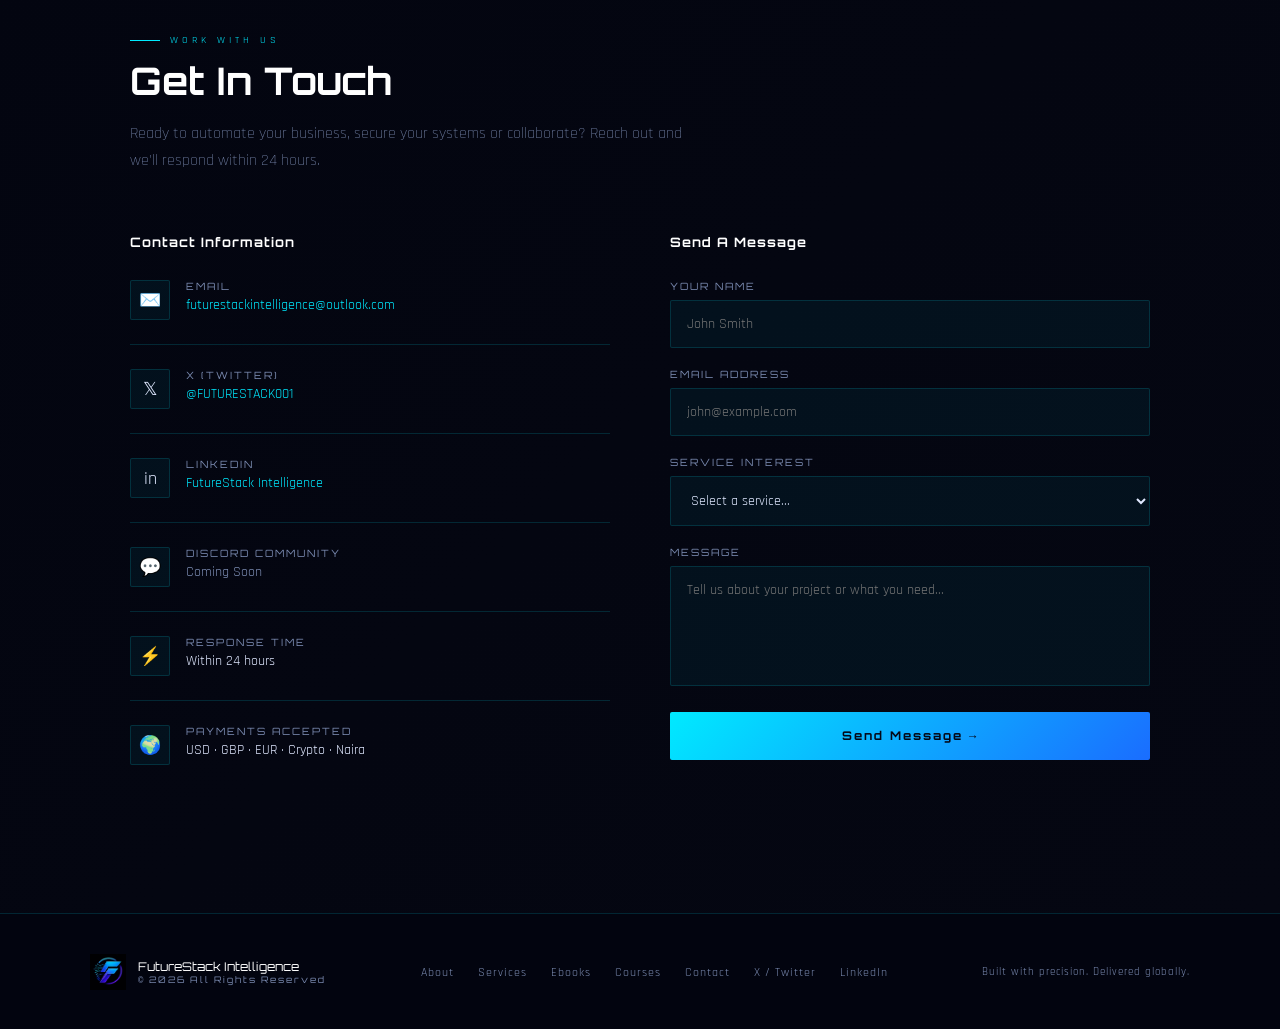
==== commit e049893c: "Update index.html" ====
--- a/index.html
+++ b/index.html
@@ -6,1311 +6,319 @@
 <title>FutureStack Intelligence</title>
 <link href="https://fonts.googleapis.com/css2?family=Orbitron:wght@400;600;700;900&family=Rajdhani:wght@300;400;500;600&display=swap" rel="stylesheet">
 <style>
-  :root {
-    --cyan: #00eaff;
-    --purple: #7b2ff7;
-    --blue: #1a6dff;
-    --dark: #050816;
-    --dark2: #0a0f2c;
-    --glass: rgba(0,234,255,0.05);
-    --glass-border: rgba(0,234,255,0.15);
-    --text: #e0e8ff;
-    --muted: #7a8ab0;
-  }
-
-  * { margin: 0; padding: 0; box-sizing: border-box; }
-
-  html { scroll-behavior: smooth; }
-
-  body {
-    font-family: 'Rajdhani', sans-serif;
-    background: var(--dark);
-    color: var(--text);
-    overflow-x: hidden;
-    cursor: none;
-  }
-
-  /* CUSTOM CURSOR */
-  .cursor {
-    width: 12px; height: 12px;
-    background: var(--cyan);
-    border-radius: 50%;
-    position: fixed;
-    pointer-events: none;
-    z-index: 9999;
-    transition: transform 0.1s;
-    box-shadow: 0 0 10px var(--cyan);
-  }
-  .cursor-ring {
-    width: 36px; height: 36px;
-    border: 1px solid rgba(0,234,255,0.5);
-    border-radius: 50%;
-    position: fixed;
-    pointer-events: none;
-    z-index: 9998;
-    transition: all 0.15s ease;
-  }
-
-  /* GRID BACKGROUND */
-  body::before {
-    content: '';
-    position: fixed;
-    inset: 0;
-    background-image:
-      linear-gradient(rgba(0,234,255,0.03) 1px, transparent 1px),
-      linear-gradient(90deg, rgba(0,234,255,0.03) 1px, transparent 1px);
-    background-size: 50px 50px;
-    pointer-events: none;
-    z-index: 0;
-  }
-
-  /* NAVBAR */
-  nav {
-    display: flex;
-    justify-content: space-between;
-    align-items: center;
-    padding: 12px 40px;
-    background: rgba(5,8,22,0.85);
-    backdrop-filter: blur(20px);
-    border-bottom: 1px solid var(--glass-border);
-    position: sticky;
-    top: 0;
-    z-index: 100;
-  }
-
-  .nav-logo {
-    display: flex;
-    align-items: center;
-    gap: 12px;
-    text-decoration: none;
-  }
-
-  .nav-logo img {
-    height: 44px;
-    width: 44px;
-    object-fit: contain;
-  }
-
-  .nav-brand {
-    font-family: 'Orbitron', monospace;
-    font-size: 14px;
-    font-weight: 700;
-    color: white;
-    line-height: 1.2;
-    letter-spacing: 1px;
-  }
-
-  .nav-brand span {
-    display: block;
-    font-size: 9px;
-    color: var(--cyan);
-    letter-spacing: 3px;
-    font-weight: 400;
-  }
-
-  .nav-links {
-    display: flex;
-    align-items: center;
-    gap: 30px;
-    list-style: none;
-  }
-
-  .nav-links a {
-    color: var(--muted);
-    text-decoration: none;
-    font-size: 13px;
-    letter-spacing: 2px;
-    text-transform: uppercase;
-    font-weight: 500;
-    transition: color 0.3s;
-    position: relative;
-  }
-
-  .nav-links a::after {
-    content: '';
-    position: absolute;
-    bottom: -4px; left: 0;
-    width: 0; height: 1px;
-    background: var(--cyan);
-    transition: width 0.3s;
-  }
-
-  .nav-links a:hover { color: var(--cyan); }
-  .nav-links a:hover::after { width: 100%; }
-
-  .nav-cta {
-    background: transparent;
-    border: 1px solid var(--cyan);
-    color: var(--cyan) !important;
-    padding: 8px 20px;
-    border-radius: 2px;
-    font-family: 'Orbitron', monospace;
-    font-size: 10px !important;
-    letter-spacing: 2px !important;
-    transition: all 0.3s !important;
-  }
-
-  .nav-cta:hover {
-    background: var(--cyan) !important;
-    color: var(--dark) !important;
-    box-shadow: 0 0 20px rgba(0,234,255,0.4) !important;
-  }
-
-  .nav-cta::after { display: none !important; }
-
-  /* HERO */
-  .hero {
-    min-height: 100vh;
-    display: flex;
-    align-items: center;
-    justify-content: center;
-    text-align: center;
-    padding: 80px 20px;
-    position: relative;
-    z-index: 1;
-  }
-
-  .hero-glow {
-    position: absolute;
-    width: 600px; height: 600px;
-    background: radial-gradient(circle, rgba(123,47,247,0.15) 0%, transparent 70%);
-    top: 50%; left: 50%;
-    transform: translate(-50%, -50%);
-    pointer-events: none;
-  }
-
-  .hero-glow2 {
-    position: absolute;
-    width: 400px; height: 400px;
-    background: radial-gradient(circle, rgba(0,234,255,0.08) 0%, transparent 70%);
-    top: 30%; left: 30%;
-    pointer-events: none;
-  }
-
-  .hero-content { position: relative; z-index: 2; max-width: 800px; }
-
-  .hero-badge {
-    display: inline-flex;
-    align-items: center;
-    gap: 8px;
-    border: 1px solid var(--glass-border);
-    background: var(--glass);
-    padding: 8px 20px;
-    border-radius: 100px;
-    font-size: 11px;
-    letter-spacing: 3px;
-    text-transform: uppercase;
-    color: var(--cyan);
-    margin-bottom: 30px;
-    animation: fadeUp 0.8s ease forwards;
-  }
-
-  .hero-badge::before {
-    content: '';
-    width: 6px; height: 6px;
-    background: var(--cyan);
-    border-radius: 50%;
-    animation: pulse 2s infinite;
-  }
-
-  @keyframes pulse {
-    0%, 100% { opacity: 1; transform: scale(1); }
-    50% { opacity: 0.5; transform: scale(0.8); }
-  }
-
-  .hero h1 {
-    font-family: 'Orbitron', monospace;
-    font-size: clamp(32px, 6vw, 62px);
-    font-weight: 900;
-    line-height: 1.1;
-    margin-bottom: 24px;
-    animation: fadeUp 0.8s ease 0.2s both;
-  }
-
-  .hero h1 .line1 { color: white; display: block; }
-  .hero h1 .line2 {
-    display: block;
-    background: linear-gradient(135deg, var(--cyan), var(--purple));
-    -webkit-background-clip: text;
-    -webkit-text-fill-color: transparent;
-    background-clip: text;
-  }
-
-  .hero p {
-    font-size: 18px;
-    color: var(--muted);
-    max-width: 560px;
-    margin: 0 auto 40px;
-    line-height: 1.7;
-    font-weight: 300;
-    letter-spacing: 0.5px;
-    animation: fadeUp 0.8s ease 0.4s both;
-  }
-
-  .hero-btns {
-    display: flex;
-    gap: 16px;
-    justify-content: center;
-    flex-wrap: wrap;
-    animation: fadeUp 0.8s ease 0.6s both;
-  }
-
-  .btn-primary {
-    background: linear-gradient(135deg, var(--cyan), var(--blue));
-    color: var(--dark);
-    padding: 14px 32px;
-    border-radius: 2px;
-    text-decoration: none;
-    font-family: 'Orbitron', monospace;
-    font-size: 11px;
-    font-weight: 700;
-    letter-spacing: 2px;
-    text-transform: uppercase;
-    transition: all 0.3s;
-    box-shadow: 0 0 30px rgba(0,234,255,0.3);
-  }
-
-  .btn-primary:hover {
-    box-shadow: 0 0 50px rgba(0,234,255,0.6);
-    transform: translateY(-2px);
-  }
-
-  .btn-secondary {
-    border: 1px solid var(--glass-border);
-    color: var(--text);
-    padding: 14px 32px;
-    border-radius: 2px;
-    text-decoration: none;
-    font-family: 'Orbitron', monospace;
-    font-size: 11px;
-    font-weight: 600;
-    letter-spacing: 2px;
-    text-transform: uppercase;
-    transition: all 0.3s;
-    background: var(--glass);
-    backdrop-filter: blur(10px);
-  }
-
-  .btn-secondary:hover {
-    border-color: var(--cyan);
-    color: var(--cyan);
-    box-shadow: 0 0 20px rgba(0,234,255,0.1);
-  }
-
-  /* STATS BAR */
-  .stats-bar {
-    position: relative;
-    z-index: 1;
-    border-top: 1px solid var(--glass-border);
-    border-bottom: 1px solid var(--glass-border);
-    background: rgba(0,234,255,0.02);
-    padding: 30px 40px;
-    display: grid;
-    grid-template-columns: repeat(auto-fit, minmax(150px, 1fr));
-    gap: 20px;
-    text-align: center;
-  }
-
-  .stat-item {}
-  .stat-number {
-    font-family: 'Orbitron', monospace;
-    font-size: 28px;
-    font-weight: 700;
-    color: var(--cyan);
-    display: block;
-  }
-  .stat-label {
-    font-size: 11px;
-    letter-spacing: 2px;
-    text-transform: uppercase;
-    color: var(--muted);
-    margin-top: 4px;
-  }
-
-  /* SECTIONS */
-  section {
-    position: relative;
-    z-index: 1;
-    padding: 100px 40px;
-    max-width: 1100px;
-    margin: 0 auto;
-  }
-
-  .section-tag {
-    font-size: 10px;
-    letter-spacing: 4px;
-    text-transform: uppercase;
-    color: var(--cyan);
-    margin-bottom: 12px;
-    display: flex;
-    align-items: center;
-    gap: 10px;
-  }
-
-  .section-tag::before {
-    content: '';
-    width: 30px; height: 1px;
-    background: var(--cyan);
-  }
-
-  .section-title {
-    font-family: 'Orbitron', monospace;
-    font-size: clamp(24px, 4vw, 38px);
-    font-weight: 700;
-    color: white;
-    margin-bottom: 16px;
-    line-height: 1.2;
-  }
-
-  .section-sub {
-    color: var(--muted);
-    font-size: 16px;
-    max-width: 560px;
-    line-height: 1.7;
-    margin-bottom: 60px;
-    font-weight: 300;
-  }
-
-  /* SERVICES */
-  .services-grid {
-    display: grid;
-    grid-template-columns: repeat(auto-fit, minmax(300px, 1fr));
-    gap: 20px;
-  }
-
-  .service-card {
-    background: var(--glass);
-    border: 1px solid var(--glass-border);
-    border-radius: 4px;
-    padding: 36px;
-    position: relative;
-    overflow: hidden;
-    transition: all 0.4s;
-    text-decoration: none;
-    color: inherit;
-    display: block;
-  }
-
-  .service-card::before {
-    content: '';
-    position: absolute;
-    top: 0; left: 0; right: 0;
-    height: 2px;
-    background: linear-gradient(90deg, var(--cyan), var(--purple));
-    transform: scaleX(0);
-    transition: transform 0.4s;
-  }
-
-  .service-card:hover {
-    background: rgba(0,234,255,0.08);
-    border-color: rgba(0,234,255,0.3);
-    transform: translateY(-4px);
-    box-shadow: 0 20px 60px rgba(0,0,0,0.5);
-  }
-
-  .service-card:hover::before { transform: scaleX(1); }
-
-  .service-icon {
-    font-size: 32px;
-    margin-bottom: 20px;
-    display: block;
-  }
-
-  .service-card h3 {
-    font-family: 'Orbitron', monospace;
-    font-size: 14px;
-    font-weight: 700;
-    letter-spacing: 1px;
-    color: white;
-    margin-bottom: 12px;
-  }
-
-  .service-card p {
-    font-size: 14px;
-    color: var(--muted);
-    line-height: 1.7;
-    font-weight: 300;
-  }
-
-  .coming-soon-badge {
-    display: inline-block;
-    background: rgba(123,47,247,0.2);
-    border: 1px solid rgba(123,47,247,0.4);
-    color: #b57bff;
-    font-size: 9px;
-    letter-spacing: 2px;
-    text-transform: uppercase;
-    padding: 4px 12px;
-    border-radius: 100px;
-    margin-top: 16px;
-    font-family: 'Orbitron', monospace;
-  }
-
-  .available-badge {
-    display: inline-block;
-    background: rgba(0,234,255,0.1);
-    border: 1px solid rgba(0,234,255,0.3);
-    color: var(--cyan);
-    font-size: 9px;
-    letter-spacing: 2px;
-    text-transform: uppercase;
-    padding: 4px 12px;
-    border-radius: 100px;
-    margin-top: 16px;
-    font-family: 'Orbitron', monospace;
-  }
-
-  /* EBOOKS */
-  .ebooks-grid {
-    display: grid;
-    grid-template-columns: repeat(auto-fit, minmax(260px, 1fr));
-    gap: 24px;
-  }
-
-  .ebook-card {
-    background: var(--glass);
-    border: 1px solid var(--glass-border);
-    border-radius: 4px;
-    overflow: hidden;
-    transition: all 0.4s;
-  }
-
-  .ebook-card:hover {
-    transform: translateY(-6px);
-    box-shadow: 0 30px 80px rgba(0,0,0,0.6);
-    border-color: rgba(0,234,255,0.3);
-  }
-
-  .ebook-cover {
-    height: 200px;
-    background: linear-gradient(135deg, var(--dark2), #12103a);
-    display: flex;
-    align-items: center;
-    justify-content: center;
-    font-size: 60px;
-    position: relative;
-    overflow: hidden;
-  }
-
-  .ebook-cover::after {
-    content: '';
-    position: absolute;
-    inset: 0;
-    background: linear-gradient(135deg, rgba(0,234,255,0.05), rgba(123,47,247,0.1));
-  }
-
-  .ebook-cover-placeholder {
-    background: linear-gradient(135deg, rgba(0,234,255,0.1), rgba(123,47,247,0.2));
-    height: 200px;
-    display: flex;
-    align-items: center;
-    justify-content: center;
-    flex-direction: column;
-    gap: 10px;
-  }
-
-  .ebook-cover-placeholder span {
-    font-family: 'Orbitron', monospace;
-    font-size: 11px;
-    letter-spacing: 2px;
-    color: var(--cyan);
-    opacity: 0.7;
-  }
-
-  .ebook-body { padding: 24px; }
-
-  .ebook-tag {
-    font-size: 9px;
-    letter-spacing: 2px;
-    text-transform: uppercase;
-    color: var(--cyan);
-    margin-bottom: 10px;
-    font-family: 'Orbitron', monospace;
-  }
-
-  .ebook-card h3 {
-    font-family: 'Orbitron', monospace;
-    font-size: 13px;
-    color: white;
-    margin-bottom: 10px;
-    line-height: 1.4;
-  }
-
-  .ebook-card p {
-    font-size: 13px;
-    color: var(--muted);
-    line-height: 1.6;
-    margin-bottom: 20px;
-  }
-
-  .ebook-footer {
-    display: flex;
-    align-items: center;
-    justify-content: space-between;
-  }
-
-  .ebook-price {
-    font-family: 'Orbitron', monospace;
-    font-size: 18px;
-    font-weight: 700;
-    color: var(--cyan);
-  }
-
-  .btn-buy {
-    background: linear-gradient(135deg, var(--cyan), var(--blue));
-    color: var(--dark);
-    padding: 8px 20px;
-    border-radius: 2px;
-    text-decoration: none;
-    font-family: 'Orbitron', monospace;
-    font-size: 10px;
-    font-weight: 700;
-    letter-spacing: 1px;
-    transition: all 0.3s;
-  }
-
-  .btn-buy:hover {
-    box-shadow: 0 0 20px rgba(0,234,255,0.5);
-    transform: translateY(-1px);
-  }
-
-  .btn-coming {
-    background: rgba(123,47,247,0.2);
-    border: 1px solid rgba(123,47,247,0.4);
-    color: #b57bff;
-    padding: 8px 20px;
-    border-radius: 2px;
-    font-family: 'Orbitron', monospace;
-    font-size: 10px;
-    letter-spacing: 1px;
-    cursor: default;
-  }
-
-  /* BOOK COVER IMAGE */
-  .ebook-cover-img {
-    height: 280px;
-    overflow: hidden;
-    position: relative;
-  }
-
-  .ebook-cover-img img {
-    width: 100%;
-    height: 100%;
-    object-fit: cover;
-    object-position: top;
-    transition: transform 0.4s;
-  }
-
-  .ebook-card:hover .ebook-cover-img img { transform: scale(1.03); }
-
-  /* PLATFORM BUTTONS */
-  .ebook-platforms { margin-top: 16px; }
-
-  .platform-label {
-    font-size: 10px;
-    letter-spacing: 2px;
-    text-transform: uppercase;
-    color: var(--muted);
-    font-family: 'Orbitron', monospace;
-    display: block;
-    margin-bottom: 10px;
-  }
-
-  .platform-btns { display: flex; gap: 8px; flex-wrap: wrap; }
-
-  .btn-platform {
-    display: flex;
-    align-items: center;
-    gap: 6px;
-    padding: 8px 14px;
-    border-radius: 3px;
-    text-decoration: none;
-    font-family: 'Orbitron', monospace;
-    font-size: 10px;
-    font-weight: 700;
-    letter-spacing: 1px;
-    transition: all 0.3s;
-    border: 1px solid transparent;
-  }
-
-  .btn-amazon {
-    background: rgba(255,153,0,0.15);
-    border-color: rgba(255,153,0,0.4);
-    color: #ff9900;
-  }
-
-  .btn-amazon:hover {
-    background: rgba(255,153,0,0.25);
-    box-shadow: 0 0 15px rgba(255,153,0,0.3);
-    transform: translateY(-2px);
-  }
-
-  .btn-gumroad {
-    background: rgba(255,144,104,0.15);
-    border-color: rgba(255,144,104,0.4);
-    color: #ff9068;
-  }
-
-  .btn-gumroad:hover {
-    background: rgba(255,144,104,0.25);
-    box-shadow: 0 0 15px rgba(255,144,104,0.3);
-    transform: translateY(-2px);
-  }
-
-  .btn-payhip {
-    background: rgba(0,150,255,0.15);
-    border-color: rgba(0,150,255,0.4);
-    color: #0096ff;
-  }
-
-  .btn-payhip:hover {
-    background: rgba(0,150,255,0.25);
-    box-shadow: 0 0 15px rgba(0,150,255,0.3);
-    transform: translateY(-2px);
-  }
-
-  /* COURSES */
-  .courses-banner {
-    background: linear-gradient(135deg, rgba(123,47,247,0.1), rgba(0,234,255,0.05));
-    border: 1px solid rgba(123,47,247,0.3);
-    border-radius: 4px;
-    padding: 60px;
-    text-align: center;
-    position: relative;
-    overflow: hidden;
-  }
-
-  .courses-banner::before {
-    content: 'COMING SOON';
-    position: absolute;
-    top: 20px; right: -30px;
-    background: var(--purple);
-    color: white;
-    font-family: 'Orbitron', monospace;
-    font-size: 10px;
-    letter-spacing: 2px;
-    padding: 6px 50px;
-    transform: rotate(45deg);
-  }
-
-  .courses-banner h3 {
-    font-family: 'Orbitron', monospace;
-    font-size: 24px;
-    color: white;
-    margin-bottom: 16px;
-  }
-
-  .courses-banner p {
-    color: var(--muted);
-    font-size: 15px;
-    max-width: 500px;
-    margin: 0 auto 30px;
-    line-height: 1.7;
-  }
-
-  .course-topics {
-    display: flex;
-    flex-wrap: wrap;
-    gap: 10px;
-    justify-content: center;
-    margin-bottom: 30px;
-  }
-
-  .topic-tag {
-    border: 1px solid var(--glass-border);
-    color: var(--muted);
-    padding: 6px 16px;
-    border-radius: 100px;
-    font-size: 11px;
-    letter-spacing: 1px;
-  }
-
-  /* CONTACT */
-  .contact-grid {
-    display: grid;
-    grid-template-columns: 1fr 1fr;
-    gap: 60px;
-    align-items: start;
-  }
-
-  @media (max-width: 768px) {
-    .contact-grid { grid-template-columns: 1fr; }
-    nav { padding: 12px 20px; }
-    .nav-links { gap: 16px; }
-    section { padding: 60px 20px; }
-    .courses-banner { padding: 40px 20px; }
-  }
-
-  .contact-info h3 {
-    font-family: 'Orbitron', monospace;
-    font-size: 13px;
-    color: white;
-    margin-bottom: 30px;
-    letter-spacing: 1px;
-  }
-
-  .contact-item {
-    display: flex;
-    align-items: flex-start;
-    gap: 16px;
-    margin-bottom: 24px;
-    padding-bottom: 24px;
-    border-bottom: 1px solid var(--glass-border);
-  }
-
-  .contact-item:last-child { border-bottom: none; }
-
-  .contact-icon {
-    width: 40px; height: 40px;
-    background: var(--glass);
-    border: 1px solid var(--glass-border);
-    border-radius: 2px;
-    display: flex;
-    align-items: center;
-    justify-content: center;
-    font-size: 18px;
-    flex-shrink: 0;
-  }
-
-  .contact-item-text { }
-  .contact-item-label {
-    font-size: 10px;
-    letter-spacing: 2px;
-    text-transform: uppercase;
-    color: var(--muted);
-    margin-bottom: 4px;
-    font-family: 'Orbitron', monospace;
-  }
-
-  .contact-item-value {
-    font-size: 14px;
-    color: var(--text);
-  }
-
-  .contact-item-value a {
-    color: var(--cyan);
-    text-decoration: none;
-  }
-
-  .contact-form { }
-
-  .contact-form h3 {
-    font-family: 'Orbitron', monospace;
-    font-size: 13px;
-    color: white;
-    margin-bottom: 30px;
-    letter-spacing: 1px;
-  }
-
-  .form-group { margin-bottom: 20px; }
-
-  .form-group label {
-    display: block;
-    font-size: 10px;
-    letter-spacing: 2px;
-    text-transform: uppercase;
-    color: var(--muted);
-    margin-bottom: 8px;
-    font-family: 'Orbitron', monospace;
-  }
-
-  .form-group input,
-  .form-group select,
-  .form-group textarea {
-    width: 100%;
-    background: var(--glass);
-    border: 1px solid var(--glass-border);
-    color: var(--text);
-    padding: 14px 16px;
-    border-radius: 2px;
-    font-family: 'Rajdhani', sans-serif;
-    font-size: 14px;
-    outline: none;
-    transition: border-color 0.3s;
-  }
-
-  .form-group input:focus,
-  .form-group select:focus,
-  .form-group textarea:focus {
-    border-color: var(--cyan);
-    box-shadow: 0 0 10px rgba(0,234,255,0.1);
-  }
-
-  .form-group select option { background: var(--dark2); }
-
-  .form-group textarea {
-    height: 120px;
-    resize: none;
-  }
-
-  .btn-submit {
-    width: 100%;
-    background: linear-gradient(135deg, var(--cyan), var(--blue));
-    color: var(--dark);
-    padding: 16px;
-    border: none;
-    border-radius: 2px;
-    font-family: 'Orbitron', monospace;
-    font-size: 12px;
-    font-weight: 700;
-    letter-spacing: 2px;
-    cursor: pointer;
-    transition: all 0.3s;
-  }
-
-  .btn-submit:hover {
-    box-shadow: 0 0 30px rgba(0,234,255,0.5);
-    transform: translateY(-2px);
-  }
-
-  /* ORDER MODAL */
-  .modal-overlay {
-    position: fixed;
-    inset: 0;
-    background: rgba(5,8,22,0.95);
-    backdrop-filter: blur(20px);
-    z-index: 1000;
-    display: flex;
-    align-items: center;
-    justify-content: center;
-    padding: 20px;
-    opacity: 0;
-    pointer-events: none;
-    transition: opacity 0.3s;
-  }
-
-  .modal-overlay.active {
-    opacity: 1;
-    pointer-events: all;
-  }
-
-  .modal {
-    background: #080d22;
-    border: 1px solid var(--glass-border);
-    border-radius: 6px;
-    padding: 40px;
-    width: 100%;
-    max-width: 520px;
-    position: relative;
-    transform: translateY(30px);
-    transition: transform 0.3s;
-  }
-
-  .modal-overlay.active .modal {
-    transform: translateY(0);
-  }
-
-  .modal::before {
-    content: '';
-    position: absolute;
-    top: 0; left: 0; right: 0;
-    height: 2px;
-    background: linear-gradient(90deg, var(--cyan), var(--purple));
-    border-radius: 6px 6px 0 0;
-  }
-
-  .modal-close {
-    position: absolute;
-    top: 16px; right: 16px;
-    background: var(--glass);
-    border: 1px solid var(--glass-border);
-    color: var(--muted);
-    width: 32px; height: 32px;
-    border-radius: 50%;
-    cursor: pointer;
-    font-size: 16px;
-    display: flex;
-    align-items: center;
-    justify-content: center;
-    transition: all 0.3s;
-  }
-
-  .modal-close:hover { color: white; border-color: var(--cyan); }
-
-  .modal-service-tag {
-    font-size: 9px;
-    letter-spacing: 3px;
-    text-transform: uppercase;
-    color: var(--cyan);
-    font-family: 'Orbitron', monospace;
-    margin-bottom: 10px;
-  }
-
-  .modal h2 {
-    font-family: 'Orbitron', monospace;
-    font-size: 18px;
-    color: white;
-    margin-bottom: 8px;
-    line-height: 1.3;
-  }
-
-  .modal-desc {
-    font-size: 13px;
-    color: var(--muted);
-    margin-bottom: 28px;
-    line-height: 1.6;
-  }
-
-  .modal-success {
-    text-align: center;
-    padding: 20px 0;
-    display: none;
-  }
-
-  .modal-success .success-icon {
-    font-size: 48px;
-    margin-bottom: 16px;
-    display: block;
-  }
-
-  .modal-success h3 {
-    font-family: 'Orbitron', monospace;
-    font-size: 16px;
-    color: var(--cyan);
-    margin-bottom: 10px;
-  }
-
-  .modal-success p { font-size: 13px; color: var(--muted); }
-
-  /* FOOTER */
-  footer {
-    position: relative;
-    z-index: 1;
-    border-top: 1px solid var(--glass-border);
-    background: rgba(5,8,22,0.9);
-    padding: 40px;
-  }
-
-  .footer-inner {
-    max-width: 1100px;
-    margin: 0 auto;
-    display: flex;
-    align-items: center;
-    justify-content: space-between;
-    flex-wrap: gap;
-    gap: 20px;
-  }
-
-  .footer-brand {
-    display: flex;
-    align-items: center;
-    gap: 12px;
-  }
-
-  .footer-brand img { height: 36px; }
-
-  .footer-brand-name {
-    font-family: 'Orbitron', monospace;
-    font-size: 12px;
-    color: white;
-  }
-
-  .footer-brand-name span {
-    display: block;
-    font-size: 9px;
-    color: var(--muted);
-    letter-spacing: 2px;
-  }
-
-  .footer-links {
-    display: flex;
-    gap: 24px;
-    flex-wrap: wrap;
-  }
-
-  .footer-links a {
-    color: var(--muted);
-    text-decoration: none;
-    font-size: 12px;
-    letter-spacing: 1px;
-    transition: color 0.3s;
-  }
-
-  .footer-links a:hover { color: var(--cyan); }
-
-  .footer-copy {
-    font-size: 11px;
-    color: var(--muted);
-    letter-spacing: 1px;
-  }
-
-  /* DIVIDER */
-  .section-divider {
-    width: 100%;
-    height: 1px;
-    background: linear-gradient(90deg, transparent, var(--glass-border), transparent);
-    position: relative;
-    z-index: 1;
-  }
-
-  /* ANIMATIONS */
-  @keyframes fadeUp {
-    from { opacity: 0; transform: translateY(30px); }
-    to { opacity: 1; transform: translateY(0); }
-  }
-
-  .fade-up {
-    opacity: 0;
-    transform: translateY(30px);
-    transition: all 0.7s ease;
-  }
-
-  .fade-up.visible {
-    opacity: 1;
-    transform: translateY(0);
-  }
-
-  /* SCROLLBAR */
-  ::-webkit-scrollbar { width: 4px; }
-  ::-webkit-scrollbar-track { background: var(--dark); }
-  ::-webkit-scrollbar-thumb { background: var(--purple); border-radius: 2px; }
-
-  /* ABOUT */
-  .about-grid {
-    display: grid;
-    grid-template-columns: 1fr 1fr;
-    gap: 60px;
-    align-items: center;
-  }
-
-  /* HAMBURGER */
-  .hamburger {
-    display: none;
-    flex-direction: column;
-    gap: 5px;
-    cursor: pointer;
-    padding: 8px;
-    border: 1px solid var(--glass-border);
-    border-radius: 4px;
-    background: var(--glass);
-    transition: all 0.3s;
-    z-index: 200;
-  }
-  .hamburger:hover { border-color: var(--cyan); }
-  .hamburger span {
-    display: block;
-    width: 22px; height: 2px;
-    background: var(--cyan);
-    border-radius: 2px;
-    transition: all 0.3s;
-  }
-  .hamburger.active span:nth-child(1) { transform: translateY(7px) rotate(45deg); }
-  .hamburger.active span:nth-child(2) { opacity: 0; transform: scaleX(0); }
-  .hamburger.active span:nth-child(3) { transform: translateY(-7px) rotate(-45deg); }
-
-  .mobile-nav {
-    display: none;
-    position: fixed;
-    top: 69px; left: 0; right: 0;
-    background: rgba(5,8,22,0.98);
-    backdrop-filter: blur(30px);
-    border-bottom: 1px solid var(--glass-border);
-    padding: 16px;
-    z-index: 99;
-    flex-direction: column;
-    gap: 4px;
-  }
-  .mobile-nav.active { display: flex; }
-  .mobile-nav a {
-    color: var(--muted);
-    text-decoration: none;
-    font-family: 'Orbitron', monospace;
-    font-size: 12px;
-    letter-spacing: 2px;
-    text-transform: uppercase;
-    padding: 14px 16px;
-    border-radius: 4px;
-    border: 1px solid transparent;
-    display: flex;
-    align-items: center;
-    justify-content: space-between;
-    transition: all 0.2s;
-  }
-  .mobile-nav a:active { color: var(--cyan); background: var(--glass); border-color: var(--glass-border); }
-  .mobile-nav a::after { content: '→'; color: var(--cyan); font-size: 14px; }
-  .mobile-nav-cta {
-    margin-top: 8px;
-    background: linear-gradient(135deg, var(--cyan), var(--blue)) !important;
-    color: var(--dark) !important;
-    font-weight: 700;
-    justify-content: center !important;
-  }
-  .mobile-nav-cta::after { display: none !important; }
-
-  /* ABOUT */
-  .about-grid {
-    display: grid;
-    grid-template-columns: 1fr 1fr;
-    gap: 60px;
-    align-items: center;
-  }
-
-  /* FULL MOBILE RESPONSIVE */
-  @media (max-width: 768px) {
-    .cursor, .cursor-ring { display: none; }
-    body { cursor: auto; }
-    nav { padding: 12px 20px; }
-    .nav-links { display: none; }
-    .hamburger { display: flex; }
-    .about-grid { grid-template-columns: 1fr; gap: 36px; }
-    .stats-bar { padding: 24px 20px; grid-template-columns: repeat(2,1fr); }
-    .stat-number { font-size: 22px; }
-    .hero { padding: 60px 20px 80px; min-height: 90vh; }
-    .hero p { font-size: 15px; }
-    .hero-btns { flex-direction: column; align-items: center; gap: 12px; }
-    .btn-primary, .btn-secondary { width: 100%; text-align: center; padding: 16px 20px; }
-    .hero-glow { width: 300px; height: 300px; }
-    section { padding: 60px 20px; }
-    .section-title { font-size: clamp(22px, 6vw, 32px); }
-    .services-grid { grid-template-columns: 1fr; gap: 14px; }
-    .service-card { padding: 24px; }
-    .ebooks-grid { grid-template-columns: 1fr; max-width: 400px; margin: 0 auto; }
-    .ebook-cover-img { height: 240px; }
-    .platform-btns { gap: 6px; }
-    .btn-platform { padding: 10px 12px; }
-    .courses-banner { padding: 36px 20px; }
-    .contact-grid { grid-template-columns: 1fr; gap: 40px; }
-    .modal { padding: 28px 20px; margin: 10px; }
-    .modal h2 { font-size: 16px; }
-    .newsletter-bar { padding: 36px 20px; margin: 0 20px 60px; }
-    .newsletter-form { flex-direction: column; }
-    .newsletter-form input, .newsletter-form a { width: 100%; text-align: center; justify-content: center; }
-    footer { padding: 30px 20px; }
-    .footer-inner { flex-direction: column; align-items: flex-start; gap: 24px; }
-    .footer-links { gap: 14px; flex-wrap: wrap; }
-  }
-
-  @media (max-width: 380px) {
-    .hero h1 { font-size: 25px; }
-    .btn-platform { font-size: 9px; padding: 8px 10px; }
-    .platform-btns { flex-direction: column; }
-  }
-
-  @media (hover: none) {
-    .service-card:active { background: rgba(0,234,255,0.08); transform: scale(0.98); }
-    .btn-platform:active { transform: scale(0.96); }
-    .btn-primary:active, .btn-secondary:active { transform: scale(0.97); }
-  }
-
-  .about-text p {
-    color: var(--muted);
-    font-size: 15px;
-    line-height: 1.9;
-    margin-bottom: 20px;
-    font-weight: 300;
-  }
-
-  .about-features { }
-
-  .about-feature {
-    display: flex;
-    gap: 16px;
-    margin-bottom: 20px;
-    padding: 20px;
-    background: var(--glass);
-    border: 1px solid var(--glass-border);
-    border-radius: 4px;
-    transition: all 0.3s;
-  }
-
-  .about-feature:hover {
-    border-color: rgba(0,234,255,0.3);
-    background: rgba(0,234,255,0.05);
-  }
-
-  .about-feature-icon {
-    font-size: 24px;
-    flex-shrink: 0;
-    margin-top: 2px;
-  }
-
-  .about-feature h4 {
-    font-family: 'Orbitron', monospace;
-    font-size: 12px;
-    color: white;
-    margin-bottom: 6px;
-    letter-spacing: 1px;
-  }
-
-  .about-feature p {
-    font-size: 13px;
-    color: var(--muted);
-    margin: 0 !important;
-    line-height: 1.6;
-  }
-
-  /* NEWSLETTER */
-  .newsletter-bar {
-    background: linear-gradient(135deg, rgba(0,234,255,0.05), rgba(123,47,247,0.08));
-    border: 1px solid var(--glass-border);
-    border-radius: 4px;
-    padding: 50px;
-    text-align: center;
-    position: relative;
-    z-index: 1;
-    max-width: 1100px;
-    margin: 0 auto 80px;
-  }
-
-  .newsletter-bar h3 {
-    font-family: 'Orbitron', monospace;
-    font-size: 20px;
-    color: white;
-    margin-bottom: 12px;
-  }
-
-  .newsletter-bar p {
-    color: var(--muted);
-    font-size: 14px;
-    margin-bottom: 30px;
-  }
-
-  .newsletter-form {
-    display: flex;
-    gap: 12px;
-    max-width: 480px;
-    margin: 0 auto;
-  }
-
-  .newsletter-form input {
-    flex: 1;
-    background: var(--glass);
-    border: 1px solid var(--glass-border);
-    color: var(--text);
-    padding: 14px 16px;
-    border-radius: 2px;
-    font-family: 'Rajdhani', sans-serif;
-    font-size: 14px;
-    outline: none;
-    transition: border-color 0.3s;
-  }
-
-  .newsletter-form input:focus { border-color: var(--cyan); }
-
-  .newsletter-form a {
-    background: linear-gradient(135deg, var(--cyan), var(--blue));
-    color: var(--dark);
-    padding: 14px 24px;
-    border-radius: 2px;
-    text-decoration: none;
-    font-family: 'Orbitron', monospace;
-    font-size: 10px;
-    font-weight: 700;
-    letter-spacing: 1px;
-    white-space: nowrap;
-    transition: all 0.3s;
-    display: flex;
-    align-items: center;
-  }
-
-  .newsletter-form a:hover {
-    box-shadow: 0 0 20px rgba(0,234,255,0.4);
-  }
+:root {
+  --cyan: #00eaff;
+  --purple: #7b2ff7;
+  --blue: #1a6dff;
+  --dark: #050816;
+  --dark2: #0a0f2c;
+  --glass: rgba(0,234,255,0.05);
+  --glass-border: rgba(0,234,255,0.15);
+  --text: #e0e8ff;
+  --muted: #7a8ab0;
+}
+*{margin:0;padding:0;box-sizing:border-box;}
+html{scroll-behavior:smooth;}
+body{font-family:'Rajdhani',sans-serif;background:var(--dark);color:var(--text);overflow-x:hidden;cursor:none;}
+
+/* CURSOR - desktop only */
+.cursor{width:12px;height:12px;background:var(--cyan);border-radius:50%;position:fixed;pointer-events:none;z-index:9999;transition:transform 0.1s;box-shadow:0 0 10px var(--cyan);}
+.cursor-ring{width:36px;height:36px;border:1px solid rgba(0,234,255,0.5);border-radius:50%;position:fixed;pointer-events:none;z-index:9998;transition:all 0.15s ease;}
+
+/* GRID BG */
+body::before{content:'';position:fixed;inset:0;background-image:linear-gradient(rgba(0,234,255,0.03) 1px,transparent 1px),linear-gradient(90deg,rgba(0,234,255,0.03) 1px,transparent 1px);background-size:50px 50px;pointer-events:none;z-index:0;}
+
+/* SCROLL PROGRESS */
+.scroll-progress{position:fixed;top:0;right:0;width:3px;height:0%;background:linear-gradient(180deg,var(--cyan),var(--purple));z-index:9999;transition:height 0.1s;}
+
+/* NAVBAR */
+nav{display:flex;justify-content:space-between;align-items:center;padding:12px 40px;background:rgba(5,8,22,0.9);backdrop-filter:blur(20px);border-bottom:1px solid var(--glass-border);position:sticky;top:0;z-index:500;}
+.nav-logo{display:flex;align-items:center;gap:12px;text-decoration:none;}
+.nav-logo img{height:44px;width:44px;object-fit:contain;}
+.nav-brand{font-family:'Orbitron',monospace;font-size:14px;font-weight:700;color:white;line-height:1.2;letter-spacing:1px;}
+.nav-brand span{display:block;font-size:9px;color:var(--cyan);letter-spacing:3px;font-weight:400;}
+.nav-links{display:flex;align-items:center;gap:30px;list-style:none;}
+.nav-links a{color:var(--muted);text-decoration:none;font-size:13px;letter-spacing:2px;text-transform:uppercase;font-weight:500;transition:color 0.3s;position:relative;padding-bottom:4px;}
+.nav-links a::after{content:'';position:absolute;bottom:0;left:0;width:0;height:1px;background:var(--cyan);transition:width 0.3s;}
+.nav-links a:hover,.nav-links a.active{color:var(--cyan);}
+.nav-links a:hover::after,.nav-links a.active::after{width:100%;}
+.nav-cta{background:transparent!important;border:1px solid var(--cyan)!important;color:var(--cyan)!important;padding:8px 20px;border-radius:2px;font-family:'Orbitron',monospace;font-size:10px!important;letter-spacing:2px!important;transition:all 0.3s!important;}
+.nav-cta:hover{background:var(--cyan)!important;color:var(--dark)!important;box-shadow:0 0 20px rgba(0,234,255,0.4)!important;}
+.nav-cta::after{display:none!important;}
+.nav-cta.active{background:var(--cyan)!important;color:var(--dark)!important;}
+
+/* HAMBURGER */
+.hamburger{display:none;flex-direction:column;gap:5px;cursor:pointer;padding:8px;border:1px solid var(--glass-border);border-radius:4px;background:var(--glass);transition:all 0.3s;z-index:200;}
+.hamburger:hover{border-color:var(--cyan);}
+.hamburger span{display:block;width:22px;height:2px;background:var(--cyan);border-radius:2px;transition:all 0.3s;}
+.hamburger.active span:nth-child(1){transform:translateY(7px) rotate(45deg);}
+.hamburger.active span:nth-child(2){opacity:0;transform:scaleX(0);}
+.hamburger.active span:nth-child(3){transform:translateY(-7px) rotate(-45deg);}
+
+/* MOBILE NAV */
+.mobile-nav{display:none;position:fixed;top:69px;left:0;right:0;background:rgba(5,8,22,0.99);backdrop-filter:blur(30px);border-bottom:1px solid var(--glass-border);padding:16px;z-index:490;flex-direction:column;gap:4px;}
+.mobile-nav.active{display:flex;}
+.mobile-nav a{color:var(--muted);text-decoration:none;font-family:'Orbitron',monospace;font-size:12px;letter-spacing:2px;text-transform:uppercase;padding:16px;border-radius:4px;border:1px solid transparent;display:flex;align-items:center;justify-content:space-between;transition:all 0.2s;}
+.mobile-nav a:active,.mobile-nav a:hover{color:var(--cyan);background:var(--glass);border-color:var(--glass-border);}
+.mobile-nav a::after{content:'→';color:var(--cyan);font-size:14px;}
+.mobile-nav-cta{margin-top:8px;background:linear-gradient(135deg,var(--cyan),var(--blue))!important;color:var(--dark)!important;font-weight:700;justify-content:center!important;border-color:transparent!important;}
+.mobile-nav-cta::after{display:none!important;}
+
+/* SECTION BACKGROUNDS */
+.section-hero{background:linear-gradient(180deg,#050816 0%,#080d22 100%);}
+.section-about{background:linear-gradient(135deg,#06091a 0%,#080e20 50%,#050d1a 100%);border-left:none;position:relative;}
+.section-about::before{content:'';position:absolute;left:0;top:0;bottom:0;width:3px;background:linear-gradient(180deg,transparent,var(--cyan),transparent);}
+.section-services{background:linear-gradient(135deg,#04061a 0%,#060818 100%);}
+.section-ebooks{background:linear-gradient(135deg,#080618 0%,#0a0620 50%,#080518 100%);}
+.section-courses{background:linear-gradient(135deg,#060418 0%,#080620 100%);}
+.section-contact{background:linear-gradient(135deg,#030510 0%,#050712 100%);}
+
+/* HERO */
+.hero{min-height:100vh;display:flex;align-items:center;justify-content:center;text-align:center;padding:80px 20px;position:relative;z-index:1;}
+.hero-glow{position:absolute;width:600px;height:600px;background:radial-gradient(circle,rgba(123,47,247,0.15) 0%,transparent 70%);top:50%;left:50%;transform:translate(-50%,-50%);pointer-events:none;}
+.hero-glow2{position:absolute;width:400px;height:400px;background:radial-gradient(circle,rgba(0,234,255,0.08) 0%,transparent 70%);top:30%;left:30%;pointer-events:none;}
+.hero-content{position:relative;z-index:2;max-width:800px;}
+.hero-badge{display:inline-flex;align-items:center;gap:8px;border:1px solid var(--glass-border);background:var(--glass);padding:8px 20px;border-radius:100px;font-size:11px;letter-spacing:3px;text-transform:uppercase;color:var(--cyan);margin-bottom:30px;animation:fadeUp 0.8s ease forwards;}
+.hero-badge::before{content:'';width:6px;height:6px;background:var(--cyan);border-radius:50%;animation:pulse 2s infinite;}
+@keyframes pulse{0%,100%{opacity:1;transform:scale(1);}50%{opacity:0.5;transform:scale(0.8);}}
+.hero h1{font-family:'Orbitron',monospace;font-size:clamp(32px,6vw,62px);font-weight:900;line-height:1.1;margin-bottom:24px;animation:fadeUp 0.8s ease 0.2s both;}
+.hero h1 .line1{color:white;display:block;}
+.hero h1 .line2{display:block;background:linear-gradient(135deg,var(--cyan),var(--purple));-webkit-background-clip:text;-webkit-text-fill-color:transparent;background-clip:text;}
+.hero p{font-size:18px;color:var(--muted);max-width:560px;margin:0 auto 40px;line-height:1.7;font-weight:300;letter-spacing:0.5px;animation:fadeUp 0.8s ease 0.4s both;}
+.hero-btns{display:flex;gap:16px;justify-content:center;flex-wrap:wrap;animation:fadeUp 0.8s ease 0.6s both;}
+
+/* BUTTONS */
+.btn-primary{background:linear-gradient(135deg,var(--cyan),var(--blue));color:var(--dark);padding:14px 32px;border-radius:2px;text-decoration:none;font-family:'Orbitron',monospace;font-size:11px;font-weight:700;letter-spacing:2px;text-transform:uppercase;transition:all 0.3s;box-shadow:0 0 30px rgba(0,234,255,0.3);display:inline-block;}
+.btn-primary:hover{box-shadow:0 0 50px rgba(0,234,255,0.6);transform:translateY(-2px);}
+.btn-secondary{border:1px solid var(--glass-border);color:var(--text);padding:14px 32px;border-radius:2px;text-decoration:none;font-family:'Orbitron',monospace;font-size:11px;font-weight:600;letter-spacing:2px;text-transform:uppercase;transition:all 0.3s;background:var(--glass);backdrop-filter:blur(10px);display:inline-block;}
+.btn-secondary:hover{border-color:var(--cyan);color:var(--cyan);box-shadow:0 0 20px rgba(0,234,255,0.1);}
+
+/* STATS BAR */
+.stats-bar{position:relative;z-index:1;border-top:1px solid var(--glass-border);border-bottom:1px solid var(--glass-border);background:rgba(0,234,255,0.02);padding:30px 40px;display:grid;grid-template-columns:repeat(auto-fit,minmax(150px,1fr));gap:20px;text-align:center;}
+.stat-number{font-family:'Orbitron',monospace;font-size:28px;font-weight:700;color:var(--cyan);display:block;}
+.stat-label{font-size:11px;letter-spacing:2px;text-transform:uppercase;color:var(--muted);margin-top:4px;}
+
+/* SECTIONS */
+section{position:relative;z-index:1;padding:100px 40px;max-width:1100px;margin:0 auto;}
+.section-wrap{position:relative;z-index:1;}
+.section-tag{font-size:10px;letter-spacing:4px;text-transform:uppercase;color:var(--cyan);margin-bottom:12px;display:flex;align-items:center;gap:10px;}
+.section-tag::before{content:'';width:30px;height:1px;background:var(--cyan);}
+.section-title{font-family:'Orbitron',monospace;font-size:clamp(24px,4vw,38px);font-weight:700;color:white;margin-bottom:16px;line-height:1.2;}
+.section-sub{color:var(--muted);font-size:16px;max-width:560px;line-height:1.7;margin-bottom:60px;font-weight:300;}
+
+/* SERVICES */
+.services-grid{display:grid;grid-template-columns:repeat(auto-fit,minmax(300px,1fr));gap:20px;}
+.service-card{background:var(--glass);border:1px solid var(--glass-border);border-radius:4px;padding:30px;position:relative;overflow:hidden;transition:all 0.4s;cursor:pointer;}
+.service-card::before{content:'';position:absolute;top:0;left:0;right:0;height:2px;background:linear-gradient(90deg,var(--cyan),var(--purple));transform:scaleX(0);transition:transform 0.4s;}
+.service-card:hover{background:rgba(0,234,255,0.08);border-color:rgba(0,234,255,0.3);transform:translateY(-4px);box-shadow:0 20px 60px rgba(0,0,0,0.5);}
+.service-card:hover::before{transform:scaleX(1);}
+.service-icon{font-size:32px;margin-bottom:16px;display:block;}
+.service-card h3{font-family:'Orbitron',monospace;font-size:13px;font-weight:700;letter-spacing:1px;color:white;margin-bottom:10px;}
+.service-card p{font-size:14px;color:var(--muted);line-height:1.7;font-weight:300;margin-bottom:20px;}
+.service-card-footer{display:flex;align-items:center;justify-content:space-between;margin-top:auto;}
+
+/* ORDER BUTTON - clearly visible */
+.btn-order{display:inline-flex;align-items:center;gap:8px;background:linear-gradient(135deg,rgba(0,234,255,0.15),rgba(26,109,255,0.15));border:1px solid var(--cyan);color:var(--cyan);padding:10px 18px;border-radius:3px;font-family:'Orbitron',monospace;font-size:10px;font-weight:700;letter-spacing:1px;transition:all 0.3s;text-transform:uppercase;}
+.btn-order:hover{background:linear-gradient(135deg,rgba(0,234,255,0.3),rgba(26,109,255,0.3));box-shadow:0 0 20px rgba(0,234,255,0.4);transform:translateY(-1px);}
+.btn-order .arrow{transition:transform 0.3s;}
+.service-card:hover .btn-order .arrow{transform:translateX(4px);}
+
+/* BADGES */
+.coming-soon-badge{display:inline-block;background:rgba(123,47,247,0.2);border:1px solid rgba(123,47,247,0.4);color:#b57bff;font-size:9px;letter-spacing:2px;text-transform:uppercase;padding:4px 12px;border-radius:100px;font-family:'Orbitron',monospace;}
+.available-badge{display:inline-block;background:rgba(0,234,255,0.1);border:1px solid rgba(0,234,255,0.3);color:var(--cyan);font-size:9px;letter-spacing:2px;text-transform:uppercase;padding:4px 12px;border-radius:100px;font-family:'Orbitron',monospace;}
+
+/* EBOOKS */
+.ebooks-grid{display:grid;grid-template-columns:repeat(auto-fit,minmax(260px,1fr));gap:24px;}
+.ebook-card{background:var(--glass);border:1px solid var(--glass-border);border-radius:4px;overflow:hidden;transition:all 0.4s;}
+.ebook-card:hover{transform:translateY(-6px);box-shadow:0 30px 80px rgba(0,0,0,0.6);border-color:rgba(123,47,247,0.4);}
+.ebook-cover-img{height:260px;overflow:hidden;position:relative;}
+.ebook-cover-img img{width:100%;height:100%;object-fit:cover;object-position:top;transition:transform 0.4s;}
+.ebook-card:hover .ebook-cover-img img{transform:scale(1.03);}
+.ebook-cover-placeholder{height:200px;background:linear-gradient(135deg,rgba(0,234,255,0.1),rgba(123,47,247,0.2));display:flex;align-items:center;justify-content:center;flex-direction:column;gap:10px;}
+.ebook-cover-placeholder span:last-child{font-family:'Orbitron',monospace;font-size:11px;letter-spacing:2px;color:var(--cyan);opacity:0.7;}
+.ebook-body{padding:24px;}
+.ebook-tag{font-size:9px;letter-spacing:2px;text-transform:uppercase;color:var(--cyan);margin-bottom:10px;font-family:'Orbitron',monospace;}
+.ebook-card h3{font-family:'Orbitron',monospace;font-size:13px;color:white;margin-bottom:10px;line-height:1.4;}
+.ebook-card p{font-size:13px;color:var(--muted);line-height:1.6;margin-bottom:20px;}
+.ebook-platforms{margin-top:16px;}
+.platform-label{font-size:10px;letter-spacing:2px;text-transform:uppercase;color:var(--muted);font-family:'Orbitron',monospace;display:block;margin-bottom:10px;}
+.platform-btns{display:flex;gap:8px;flex-wrap:wrap;}
+.btn-platform{display:flex;align-items:center;gap:6px;padding:10px 14px;border-radius:3px;text-decoration:none;font-family:'Orbitron',monospace;font-size:10px;font-weight:700;letter-spacing:1px;transition:all 0.3s;border:1px solid transparent;}
+.btn-amazon{background:rgba(255,153,0,0.15);border-color:rgba(255,153,0,0.4);color:#ff9900;}
+.btn-amazon:hover{background:rgba(255,153,0,0.25);box-shadow:0 0 15px rgba(255,153,0,0.3);transform:translateY(-2px);}
+.btn-gumroad{background:rgba(255,144,104,0.15);border-color:rgba(255,144,104,0.4);color:#ff9068;}
+.btn-gumroad:hover{background:rgba(255,144,104,0.25);box-shadow:0 0 15px rgba(255,144,104,0.3);transform:translateY(-2px);}
+.btn-payhip{background:rgba(0,150,255,0.15);border-color:rgba(0,150,255,0.4);color:#0096ff;}
+.btn-payhip:hover{background:rgba(0,150,255,0.25);box-shadow:0 0 15px rgba(0,150,255,0.3);transform:translateY(-2px);}
+
+/* COURSES */
+.courses-banner{background:linear-gradient(135deg,rgba(123,47,247,0.1),rgba(0,234,255,0.05));border:1px solid rgba(123,47,247,0.3);border-radius:4px;padding:60px;text-align:center;position:relative;overflow:hidden;}
+.courses-banner::before{content:'COMING SOON';position:absolute;top:20px;right:-30px;background:var(--purple);color:white;font-family:'Orbitron',monospace;font-size:10px;letter-spacing:2px;padding:6px 50px;transform:rotate(45deg);}
+.courses-banner h3{font-family:'Orbitron',monospace;font-size:24px;color:white;margin-bottom:16px;}
+.courses-banner p{color:var(--muted);font-size:15px;max-width:500px;margin:0 auto 30px;line-height:1.7;}
+.course-topics{display:flex;flex-wrap:wrap;gap:10px;justify-content:center;margin-bottom:30px;}
+.topic-tag{border:1px solid var(--glass-border);color:var(--muted);padding:6px 16px;border-radius:100px;font-size:11px;letter-spacing:1px;}
+
+/* CONTACT */
+.contact-grid{display:grid;grid-template-columns:1fr 1fr;gap:60px;align-items:start;}
+.contact-info h3{font-family:'Orbitron',monospace;font-size:13px;color:white;margin-bottom:30px;letter-spacing:1px;}
+.contact-item{display:flex;align-items:flex-start;gap:16px;margin-bottom:24px;padding-bottom:24px;border-bottom:1px solid var(--glass-border);}
+.contact-item:last-child{border-bottom:none;}
+.contact-icon{width:40px;height:40px;background:var(--glass);border:1px solid var(--glass-border);border-radius:2px;display:flex;align-items:center;justify-content:center;font-size:18px;flex-shrink:0;}
+.contact-item-label{font-size:10px;letter-spacing:2px;text-transform:uppercase;color:var(--muted);margin-bottom:4px;font-family:'Orbitron',monospace;}
+.contact-item-value{font-size:14px;color:var(--text);}
+.contact-item-value a{color:var(--cyan);text-decoration:none;}
+.contact-form h3{font-family:'Orbitron',monospace;font-size:13px;color:white;margin-bottom:30px;letter-spacing:1px;}
+.form-group{margin-bottom:20px;}
+.form-group label{display:block;font-size:10px;letter-spacing:2px;text-transform:uppercase;color:var(--muted);margin-bottom:8px;font-family:'Orbitron',monospace;}
+.form-group input,.form-group select,.form-group textarea{width:100%;background:var(--glass);border:1px solid var(--glass-border);color:var(--text);padding:14px 16px;border-radius:2px;font-family:'Rajdhani',sans-serif;font-size:14px;outline:none;transition:border-color 0.3s;}
+.form-group input:focus,.form-group select:focus,.form-group textarea:focus{border-color:var(--cyan);box-shadow:0 0 10px rgba(0,234,255,0.1);}
+.form-group select option{background:var(--dark2);}
+.form-group textarea{height:120px;resize:none;}
+.btn-submit{width:100%;background:linear-gradient(135deg,var(--cyan),var(--blue));color:var(--dark);padding:16px;border:none;border-radius:2px;font-family:'Orbitron',monospace;font-size:12px;font-weight:700;letter-spacing:2px;cursor:pointer;transition:all 0.3s;}
+.btn-submit:hover{box-shadow:0 0 30px rgba(0,234,255,0.5);transform:translateY(-2px);}
+
+/* FLOATING CONTACT BUTTON - contact section only */
+.float-contact{position:fixed;bottom:90px;right:24px;background:linear-gradient(135deg,var(--cyan),var(--blue));color:var(--dark);width:54px;height:54px;border-radius:50%;display:flex;align-items:center;justify-content:center;font-size:22px;cursor:pointer;z-index:400;box-shadow:0 0 20px rgba(0,234,255,0.5);transition:all 0.4s;opacity:0;pointer-events:none;transform:scale(0.8);}
+.float-contact.visible{opacity:1;pointer-events:all;transform:scale(1);}
+.float-contact:hover{box-shadow:0 0 40px rgba(0,234,255,0.8);transform:scale(1.1);}
+.float-contact-tooltip{position:absolute;right:64px;background:rgba(5,8,22,0.95);border:1px solid var(--glass-border);color:var(--cyan);font-family:'Orbitron',monospace;font-size:9px;letter-spacing:1px;padding:6px 12px;border-radius:3px;white-space:nowrap;opacity:0;transition:opacity 0.3s;}
+.float-contact:hover .float-contact-tooltip{opacity:1;}
+
+/* MOBILE BOTTOM NAV */
+.mobile-bottom-nav{display:none;position:fixed;bottom:0;left:0;right:0;background:rgba(5,8,22,0.97);backdrop-filter:blur(20px);border-top:1px solid var(--glass-border);z-index:480;padding:8px 0 12px;}
+.mobile-bottom-nav-inner{display:flex;justify-content:space-around;align-items:center;}
+.mob-nav-item{display:flex;flex-direction:column;align-items:center;gap:4px;text-decoration:none;color:var(--muted);transition:all 0.3s;padding:4px 16px;border-radius:8px;min-width:60px;}
+.mob-nav-item.active,.mob-nav-item:active{color:var(--cyan);}
+.mob-nav-item .mob-icon{font-size:20px;transition:transform 0.3s;}
+.mob-nav-item.active .mob-icon{transform:translateY(-2px);}
+.mob-nav-label{font-family:'Orbitron',monospace;font-size:8px;letter-spacing:1px;text-transform:uppercase;}
+
+/* ORDER MODAL */
+.modal-overlay{position:fixed;inset:0;background:rgba(5,8,22,0.95);backdrop-filter:blur(20px);z-index:600;display:flex;align-items:center;justify-content:center;padding:20px;opacity:0;pointer-events:none;transition:opacity 0.3s;}
+.modal-overlay.active{opacity:1;pointer-events:all;}
+.modal{background:#080d22;border:1px solid var(--glass-border);border-radius:6px;padding:36px;width:100%;max-width:500px;max-height:90vh;overflow-y:auto;position:relative;transform:translateY(30px);transition:transform 0.3s;}
+.modal-overlay.active .modal{transform:translateY(0);}
+.modal::before{content:'';position:absolute;top:0;left:0;right:0;height:2px;background:linear-gradient(90deg,var(--cyan),var(--purple));border-radius:6px 6px 0 0;}
+.modal-close{position:absolute;top:14px;right:14px;background:var(--glass);border:1px solid var(--glass-border);color:var(--muted);width:32px;height:32px;border-radius:50%;cursor:pointer;font-size:16px;display:flex;align-items:center;justify-content:center;transition:all 0.3s;}
+.modal-close:hover{color:white;border-color:var(--cyan);}
+.modal-service-tag{font-size:9px;letter-spacing:3px;text-transform:uppercase;color:var(--cyan);font-family:'Orbitron',monospace;margin-bottom:8px;}
+.modal h2{font-family:'Orbitron',monospace;font-size:16px;color:white;margin-bottom:6px;line-height:1.3;}
+.modal-desc{font-size:13px;color:var(--muted);margin-bottom:24px;line-height:1.6;}
+.modal-success{text-align:center;padding:20px 0;display:none;}
+.modal-success .success-icon{font-size:48px;margin-bottom:16px;display:block;}
+.modal-success h3{font-family:'Orbitron',monospace;font-size:16px;color:var(--cyan);margin-bottom:10px;}
+.modal-success p{font-size:13px;color:var(--muted);}
+
+/* FOOTER */
+footer{position:relative;z-index:1;border-top:1px solid var(--glass-border);background:rgba(3,5,16,0.98);padding:40px;}
+.footer-inner{max-width:1100px;margin:0 auto;display:flex;align-items:center;justify-content:space-between;flex-wrap:wrap;gap:20px;}
+.footer-brand{display:flex;align-items:center;gap:12px;}
+.footer-brand img{height:36px;}
+.footer-brand-name{font-family:'Orbitron',monospace;font-size:12px;color:white;}
+.footer-brand-name span{display:block;font-size:9px;color:var(--muted);letter-spacing:2px;}
+.footer-links{display:flex;gap:24px;flex-wrap:wrap;}
+.footer-links a{color:var(--muted);text-decoration:none;font-size:12px;letter-spacing:1px;transition:color 0.3s;}
+.footer-links a:hover{color:var(--cyan);}
+.footer-copy{font-size:11px;color:var(--muted);letter-spacing:1px;}
+
+/* DIVIDER */
+.section-divider{width:100%;height:1px;background:linear-gradient(90deg,transparent,var(--glass-border),transparent);position:relative;z-index:1;}
+
+/* NEWSLETTER */
+.newsletter-bar{background:linear-gradient(135deg,rgba(0,234,255,0.05),rgba(123,47,247,0.08));border:1px solid var(--glass-border);border-radius:4px;padding:50px;text-align:center;position:relative;z-index:1;max-width:1100px;margin:0 auto 80px;}
+.newsletter-bar h3{font-family:'Orbitron',monospace;font-size:20px;color:white;margin-bottom:12px;}
+.newsletter-bar p{color:var(--muted);font-size:14px;margin-bottom:30px;}
+.newsletter-form{display:flex;gap:12px;max-width:480px;margin:0 auto;}
+.newsletter-form input{flex:1;background:var(--glass);border:1px solid var(--glass-border);color:var(--text);padding:14px 16px;border-radius:2px;font-family:'Rajdhani',sans-serif;font-size:14px;outline:none;transition:border-color 0.3s;}
+.newsletter-form input:focus{border-color:var(--cyan);}
+.newsletter-form a{background:linear-gradient(135deg,var(--cyan),var(--blue));color:var(--dark);padding:14px 24px;border-radius:2px;text-decoration:none;font-family:'Orbitron',monospace;font-size:10px;font-weight:700;letter-spacing:1px;white-space:nowrap;transition:all 0.3s;display:flex;align-items:center;}
+.newsletter-form a:hover{box-shadow:0 0 20px rgba(0,234,255,0.4);}
+
+/* ABOUT */
+.about-grid{display:grid;grid-template-columns:1fr 1fr;gap:60px;align-items:center;}
+.about-text p{color:var(--muted);font-size:15px;line-height:1.9;margin-bottom:20px;font-weight:300;}
+.about-feature{display:flex;gap:16px;margin-bottom:20px;padding:20px;background:var(--glass);border:1px solid var(--glass-border);border-radius:4px;transition:all 0.3s;}
+.about-feature:hover{border-color:rgba(0,234,255,0.3);background:rgba(0,234,255,0.05);}
+.about-feature-icon{font-size:24px;flex-shrink:0;margin-top:2px;}
+.about-feature h4{font-family:'Orbitron',monospace;font-size:12px;color:white;margin-bottom:6px;letter-spacing:1px;}
+.about-feature p{font-size:13px;color:var(--muted);margin:0!important;line-height:1.6;}
+
+/* ANIMATIONS */
+@keyframes fadeUp{from{opacity:0;transform:translateY(30px);}to{opacity:1;transform:translateY(0);}}
+.fade-up{opacity:0;transform:translateY(30px);transition:all 0.7s ease;}
+.fade-up.visible{opacity:1;transform:translateY(0);}
+.slide-left{opacity:0;transform:translateX(-40px);transition:all 0.7s ease;}
+.slide-left.visible{opacity:1;transform:translateX(0);}
+.slide-right{opacity:0;transform:translateX(40px);transition:all 0.7s ease;}
+.slide-right.visible{opacity:1;transform:translateX(0);}
+.scale-in{opacity:0;transform:scale(0.9);transition:all 0.6s ease;}
+.scale-in.visible{opacity:1;transform:scale(1);}
+
+/* SCROLLBAR */
+::-webkit-scrollbar{width:4px;}
+::-webkit-scrollbar-track{background:var(--dark);}
+::-webkit-scrollbar-thumb{background:var(--purple);border-radius:2px;}
+
+/* FULL MOBILE RESPONSIVE */
+@media(max-width:768px){
+  .cursor,.cursor-ring{display:none;}
+  body{cursor:auto;}
+  nav{padding:12px 20px;}
+  .nav-links{display:none;}
+  .hamburger{display:flex;}
+  .mobile-bottom-nav{display:block;}
+  .float-contact{bottom:80px;}
+  section{padding:60px 20px 80px;}
+  .section-title{font-size:clamp(20px,6vw,30px);}
+  .section-sub{font-size:14px;margin-bottom:40px;}
+  .hero{padding:60px 20px 100px;min-height:90vh;}
+  .hero p{font-size:15px;}
+  .hero-btns{flex-direction:column;align-items:center;gap:12px;}
+  .btn-primary,.btn-secondary{width:100%;text-align:center;padding:16px 20px;}
+  .hero-glow{width:280px;height:280px;}
+  .stats-bar{padding:24px 20px;grid-template-columns:repeat(2,1fr);gap:20px;}
+  .stat-number{font-size:22px;}
+  .about-grid{grid-template-columns:1fr;gap:36px;}
+  .section-about::before{display:none;}
+  .services-grid{grid-template-columns:1fr;gap:14px;}
+  .service-card{padding:22px;}
+  .ebooks-grid{grid-template-columns:1fr;max-width:420px;margin:0 auto;}
+  .ebook-cover-img{height:220px;}
+  .platform-btns{gap:6px;}
+  .btn-platform{padding:10px 12px;font-size:10px;}
+  .courses-banner{padding:40px 20px;}
+  .contact-grid{grid-template-columns:1fr;gap:40px;}
+  .modal{padding:24px 18px;margin:8px;max-height:85vh;}
+  .modal h2{font-size:14px;}
+  .modal-desc{font-size:12px;margin-bottom:16px;}
+  .form-group{margin-bottom:14px;}
+  .form-group input,.form-group select,.form-group textarea{padding:12px 14px;font-size:15px;}
+  .form-group textarea{height:100px;}
+  .newsletter-bar{padding:36px 20px;margin:0 16px 60px;}
+  .newsletter-form{flex-direction:column;}
+  .newsletter-form input,.newsletter-form a{width:100%;text-align:center;justify-content:center;}
+  footer{padding:30px 20px 100px;}
+  .footer-inner{flex-direction:column;align-items:flex-start;gap:20px;}
+  .footer-links{gap:14px;flex-wrap:wrap;}
+}
+@media(max-width:380px){
+  .hero h1{font-size:24px;}
+  .btn-platform{font-size:9px;padding:8px 10px;}
+  .platform-btns{flex-direction:column;}
+  .mob-nav-item{padding:4px 10px;}
+}
+@media(hover:none){
+  .service-card:active{background:rgba(0,234,255,0.08);transform:scale(0.98);}
+  .btn-platform:active{transform:scale(0.96);}
+  .btn-primary:active,.btn-secondary:active{transform:scale(0.97);}
+  .btn-order:active{transform:scale(0.96);}
+}
 </style>
 </head>
 <body>
 
-<!-- CURSOR -->
+<div class="scroll-progress" id="scrollProgress"></div>
 <div class="cursor" id="cursor"></div>
 <div class="cursor-ring" id="cursorRing"></div>
 
@@ -1318,26 +326,21 @@
 <nav>
   <a href="#" class="nav-logo">
     <img src="logo.png" alt="FutureStack Intelligence">
-    <div class="nav-brand">
-      FutureStack
-      <span>Intelligence</span>
-    </div>
+    <div class="nav-brand">FutureStack<span>Intelligence</span></div>
   </a>
   <ul class="nav-links">
-    <li><a href="#about">About</a></li>
-    <li><a href="#services">Services</a></li>
-    <li><a href="#ebooks">Ebooks</a></li>
-    <li><a href="#courses">Courses</a></li>
-    <li><a href="#contact" class="nav-cta">Work With Us</a></li>
+    <li><a href="#about" data-section="about">About</a></li>
+    <li><a href="#services" data-section="services">Services</a></li>
+    <li><a href="#ebooks" data-section="ebooks">Ebooks</a></li>
+    <li><a href="#courses" data-section="courses">Courses</a></li>
+    <li><a href="#contact" class="nav-cta" data-section="contact">Work With Us</a></li>
   </ul>
   <div class="hamburger" id="hamburger" onclick="toggleMenu()">
-    <span></span>
-    <span></span>
-    <span></span>
+    <span></span><span></span><span></span>
   </div>
 </nav>
 
-<!-- MOBILE NAV MENU -->
+<!-- MOBILE NAV -->
 <div class="mobile-nav" id="mobileNav">
   <a href="#about" onclick="closeMenu()">About</a>
   <a href="#services" onclick="closeMenu()">Services</a>
@@ -1347,201 +350,164 @@
 </div>
 
 <!-- HERO -->
-<div class="hero">
-  <div class="hero-glow"></div>
-  <div class="hero-glow2"></div>
-  <div class="hero-content">
-    <div class="hero-badge">🟢 Now Accepting Clients</div>
-    <h1>
-      <span class="line1">Automating The Future.</span>
-      <span class="line2">Securing The Present.</span>
-    </h1>
-    <p>AI automation, cybersecurity, and intelligent systems for businesses ready to operate at the next level. Built for results. Delivered with precision.</p>
-    <div class="hero-btns">
-      <a href="#services" class="btn-primary">Explore Services</a>
-      <a href="#ebooks" class="btn-secondary">Browse Ebooks</a>
+<div class="section-wrap section-hero" id="home">
+  <div class="hero">
+    <div class="hero-glow"></div>
+    <div class="hero-glow2"></div>
+    <div class="hero-content">
+      <div class="hero-badge">🟢 Now Accepting Clients</div>
+      <h1>
+        <span class="line1">Automating The Future.</span>
+        <span class="line2">Securing The Present.</span>
+      </h1>
+      <p>AI automation, cybersecurity, and intelligent systems for businesses ready to operate at the next level. Built for results. Delivered with precision.</p>
+      <div class="hero-btns">
+        <a href="#services" class="btn-primary">Explore Services</a>
+        <a href="#ebooks" class="btn-secondary">Browse Ebooks</a>
+      </div>
     </div>
   </div>
-</div>
-
-<!-- STATS BAR -->
-<div class="stats-bar">
-  <div class="stat-item">
-    <span class="stat-number">4+</span>
-    <span class="stat-label">Core Services</span>
+  <div class="stats-bar">
+    <div class="stat-item"><span class="stat-number">6+</span><span class="stat-label">Core Services</span></div>
+    <div class="stat-item"><span class="stat-number">24/7</span><span class="stat-label">Automation Uptime</span></div>
+    <div class="stat-item"><span class="stat-number">100%</span><span class="stat-label">Remote Delivery</span></div>
+    <div class="stat-item"><span class="stat-number">$→₦</span><span class="stat-label">Global Payments</span></div>
   </div>
-  <div class="stat-item">
-    <span class="stat-number">24/7</span>
-    <span class="stat-label">Automation Uptime</span>
-  </div>
-  <div class="stat-item">
-    <span class="stat-number">100%</span>
-    <span class="stat-label">Remote Delivery</span>
-  </div>
-  <div class="stat-item">
-    <span class="stat-number">$→₦</span>
-    <span class="stat-label">Global Payments</span>
-  </div>
+</div>
+
+<!-- ABOUT -->
+<div class="section-wrap section-about">
+  <section id="about">
+    <div class="about-grid">
+      <div class="about-text slide-left">
+        <div class="section-tag">Who We Are</div>
+        <h2 class="section-title">Built On Intelligence. Driven By Results.</h2>
+        <p>FutureStack Intelligence is a technology solutions brand focused on AI automation, cybersecurity, and practical digital systems for businesses worldwide.</p>
+        <p>We build workflows that eliminate manual work, secure digital assets from threats, and create intelligent systems that run while you focus on growth.</p>
+        <p>Operating globally. Delivering remotely. Accepting payments worldwide.</p>
+      </div>
+      <div class="slide-right">
+        <div class="about-feature">
+          <div class="about-feature-icon">🤖</div>
+          <div><h4>AI-Powered Workflows</h4><p>Automations that think, adapt, and execute without human intervention using cutting-edge AI tools.</p></div>
+        </div>
+        <div class="about-feature">
+          <div class="about-feature-icon">🔐</div>
+          <div><h4>Cybersecurity Focus</h4><p>Protecting digital assets, identifying vulnerabilities, and securing systems before threats emerge.</p></div>
+        </div>
+        <div class="about-feature">
+          <div class="about-feature-icon">📚</div>
+          <div><h4>Knowledge Products</h4><p>Real-world tech knowledge packaged into practical ebooks and upcoming certified courses.</p></div>
+        </div>
+      </div>
+    </div>
+  </section>
 </div>
 
 <div class="section-divider"></div>
 
-<!-- ABOUT -->
-<section id="about">
-  <div class="about-grid fade-up">
-    <div class="about-text">
-      <div class="section-tag">Who We Are</div>
-      <h2 class="section-title">Built On Intelligence. Driven By Results.</h2>
-      <p>FutureStack Intelligence is a technology solutions brand focused on AI automation, cybersecurity, and practical digital systems for businesses worldwide.</p>
-      <p>We build workflows that eliminate manual work, secure digital assets from threats, and create intelligent systems that run while you focus on growth. Our knowledge is packaged into ebooks, services, and soon — certified courses.</p>
-      <p>Operating globally. Delivering remotely. Accepting payments worldwide.</p>
-    </div>
-    <div class="about-features">
-      <div class="about-feature">
-        <div class="about-feature-icon">🤖</div>
-        <div>
-          <h4>AI-Powered Workflows</h4>
-          <p>Automations that think, adapt, and execute without human intervention using cutting-edge AI tools.</p>
-        </div>
-      </div>
-      <div class="about-feature">
-        <div class="about-feature-icon">🔐</div>
-        <div>
-          <h4>Cybersecurity Focus</h4>
-          <p>Protecting digital assets, identifying vulnerabilities, and securing systems before threats emerge.</p>
-        </div>
-      </div>
-      <div class="about-feature">
-        <div class="about-feature-icon">📚</div>
-        <div>
-          <h4>Knowledge Products</h4>
-          <p>Real-world tech knowledge packaged into practical ebooks and upcoming certified courses.</p>
-        </div>
-      </div>
-    </div>
-  </div>
-</section>
-
-<div class="section-divider"></div>
-
 <!-- SERVICES -->
-<section id="services">
-  <div class="fade-up">
-    <div class="section-tag">What We Do</div>
-    <h2 class="section-title">Our Services</h2>
-    <p class="section-sub">From intelligent automation to security hardening — we build and deliver solutions that move your business forward.</p>
-  </div>
-
-  <div class="services-grid fade-up">
-
-    <div class="service-card" onclick="openOrder('AI Workflow Automation', 'Build end-to-end automated workflows using Make.com and n8n that eliminate repetitive manual tasks and run 24/7.')">
-      <span class="service-icon">⚡</span>
-      <h3>AI Workflow Automation</h3>
-      <p>We build end-to-end automated workflows using Make.com and n8n that eliminate repetitive manual tasks, connect your tools, and run 24/7 without human input.</p>
-      <div style="display:flex; align-items:center; justify-content:space-between; margin-top:16px;">
-        <span class="available-badge">● Available Now</span>
-        <span style="font-size:11px; color:var(--cyan); letter-spacing:1px; font-family:'Orbitron',monospace;">Order →</span>
-      </div>
-    </div>
-
-    <div class="service-card" onclick="openOrder('Shopify Store Automation', 'Abandoned cart recovery, order notifications, customer email sequences, inventory alerts and review requests — fully automated.')">
-      <span class="service-icon">🛒</span>
-      <h3>Shopify Store Automation</h3>
-      <p>Abandoned cart recovery, order notifications, customer email sequences, inventory alerts and review requests — fully automated for your Shopify store.</p>
-      <div style="display:flex; align-items:center; justify-content:space-between; margin-top:16px;">
-        <span class="available-badge">● Available Now</span>
-        <span style="font-size:11px; color:var(--cyan); letter-spacing:1px; font-family:'Orbitron',monospace;">Order →</span>
-      </div>
-    </div>
-
-    <div class="service-card" onclick="openOrder('Cybersecurity Services', 'Vulnerability assessments, penetration testing, security audits and digital asset protection for your business.')">
-      <span class="service-icon">🔐</span>
-      <h3>Cybersecurity Services</h3>
-      <p>Vulnerability assessments, penetration testing, security audits, and digital asset protection for businesses that take their security seriously.</p>
-      <div style="display:flex; align-items:center; justify-content:space-between; margin-top:16px;">
-        <span class="available-badge">● Available Now</span>
-        <span style="font-size:11px; color:var(--cyan); letter-spacing:1px; font-family:'Orbitron',monospace;">Order →</span>
-      </div>
-    </div>
-
-    <div class="service-card" onclick="openOrder('AI Chatbot & Support Systems', 'Intelligent AI-powered chatbots for websites and stores that handle customer queries and respond instantly around the clock.')">
-      <span class="service-icon">🤖</span>
-      <h3>AI Chatbot & Support Systems</h3>
-      <p>Intelligent AI-powered chatbots for websites and stores that handle customer queries, qualify leads, and respond instantly around the clock.</p>
-      <div style="display:flex; align-items:center; justify-content:space-between; margin-top:16px;">
-        <span class="available-badge">● Available Now</span>
-        <span style="font-size:11px; color:var(--cyan); letter-spacing:1px; font-family:'Orbitron',monospace;">Order →</span>
-      </div>
-    </div>
-
-    <div class="service-card" style="cursor:default;">
-      <span class="service-icon">☁️</span>
-      <h3>Cloud Computing</h3>
-      <p>Cloud infrastructure setup, migration, and management services to scale your business operations securely and efficiently in the cloud.</p>
-      <span class="coming-soon-badge">⏳ Coming Soon</span>
-    </div>
-
-    <div class="service-card" onclick="openOrder('Data & Reporting Automation', 'Automated data collection, processing and reporting systems that give you business intelligence without manual spreadsheet work.')">
-      <span class="service-icon">📊</span>
-      <h3>Data & Reporting Automation</h3>
-      <p>Automated data collection, processing, and reporting systems that give you business intelligence without manual spreadsheet work.</p>
-      <div style="display:flex; align-items:center; justify-content:space-between; margin-top:16px;">
-        <span class="available-badge">● Available Now</span>
-        <span style="font-size:11px; color:var(--cyan); letter-spacing:1px; font-family:'Orbitron',monospace;">Order →</span>
-      </div>
-    </div>
-
-  </div>
-</section>
+<div class="section-wrap section-services">
+  <section id="services">
+    <div class="fade-up">
+      <div class="section-tag">What We Do</div>
+      <h2 class="section-title">Our Services</h2>
+      <p class="section-sub">From intelligent automation to security hardening — click any available service to place your order directly.</p>
+    </div>
+    <div class="services-grid fade-up">
+
+      <div class="service-card" onclick="openOrder('AI Workflow Automation','Build end-to-end automated workflows using Make.com and n8n that eliminate repetitive manual tasks and run 24/7.')">
+        <span class="service-icon">⚡</span>
+        <h3>AI Workflow Automation</h3>
+        <p>End-to-end automated workflows using Make.com and n8n that eliminate repetitive manual tasks, connect your tools, and run 24/7 without human input.</p>
+        <div class="service-card-footer">
+          <span class="available-badge">● Available Now</span>
+          <div class="btn-order">Order Now <span class="arrow">→</span></div>
+        </div>
+      </div>
+
+      <div class="service-card" onclick="openOrder('Shopify Store Automation','Abandoned cart recovery, order notifications, customer email sequences, inventory alerts and review requests — fully automated.')">
+        <span class="service-icon">🛒</span>
+        <h3>Shopify Store Automation</h3>
+        <p>Abandoned cart recovery, order notifications, customer email sequences, inventory alerts and review requests — fully automated for your Shopify store.</p>
+        <div class="service-card-footer">
+          <span class="available-badge">● Available Now</span>
+          <div class="btn-order">Order Now <span class="arrow">→</span></div>
+        </div>
+      </div>
+
+      <div class="service-card" onclick="openOrder('Cybersecurity Services','Vulnerability assessments, penetration testing, security audits and digital asset protection for your business.')">
+        <span class="service-icon">🔐</span>
+        <h3>Cybersecurity Services</h3>
+        <p>Vulnerability assessments, penetration testing, security audits, and digital asset protection for businesses that take their security seriously.</p>
+        <div class="service-card-footer">
+          <span class="available-badge">● Available Now</span>
+          <div class="btn-order">Order Now <span class="arrow">→</span></div>
+        </div>
+      </div>
+
+      <div class="service-card" onclick="openOrder('AI Chatbot & Support Systems','Intelligent AI-powered chatbots for websites and stores that handle customer queries and respond instantly around the clock.')">
+        <span class="service-icon">🤖</span>
+        <h3>AI Chatbot & Support Systems</h3>
+        <p>Intelligent AI-powered chatbots for websites and stores that handle customer queries, qualify leads, and respond instantly around the clock.</p>
+        <div class="service-card-footer">
+          <span class="available-badge">● Available Now</span>
+          <div class="btn-order">Order Now <span class="arrow">→</span></div>
+        </div>
+      </div>
+
+      <div class="service-card" onclick="openOrder('Cloud Computing & Cloud Security','Cloud infrastructure setup, migration, management and security hardening services to scale your business safely in the cloud.')">
+        <span class="service-icon">☁️</span>
+        <h3>Cloud Computing & Cloud Security</h3>
+        <p>Cloud infrastructure setup, migration, management and security hardening — scale your business operations safely and efficiently in the cloud.</p>
+        <div class="service-card-footer">
+          <span class="available-badge">● Available Now</span>
+          <div class="btn-order">Order Now <span class="arrow">→</span></div>
+        </div>
+      </div>
+
+      <div class="service-card" onclick="openOrder('Data & Reporting Automation','Automated data collection, processing and reporting systems that give you business intelligence without manual spreadsheet work.')">
+        <span class="service-icon">📊</span>
+        <h3>Data & Reporting Automation</h3>
+        <p>Automated data collection, processing, and reporting systems that give you business intelligence without manual spreadsheet work.</p>
+        <div class="service-card-footer">
+          <span class="available-badge">● Available Now</span>
+          <div class="btn-order">Order Now <span class="arrow">→</span></div>
+        </div>
+      </div>
+
+    </div>
+  </section>
+</div>
 
 <!-- ORDER MODAL -->
 <div class="modal-overlay" id="orderModal">
   <div class="modal">
     <button class="modal-close" onclick="closeOrder()">✕</button>
-
     <div id="modalForm">
       <div class="modal-service-tag">Service Order</div>
       <h2 id="modalTitle">Service Name</h2>
       <p class="modal-desc" id="modalDesc">Service description here.</p>
-
       <form action="https://formspree.io/f/xbdqnerv" method="POST" onsubmit="handleModalSubmit(event)">
         <input type="hidden" name="service" id="modalServiceInput" value="" />
-
-        <div class="form-group">
-          <label>Your Name</label>
-          <input type="text" name="name" placeholder="John Smith" required />
-        </div>
-
-        <div class="form-group">
-          <label>Email Address</label>
-          <input type="email" name="email" placeholder="john@example.com" required />
-        </div>
-
+        <div class="form-group"><label>Your Name</label><input type="text" name="name" placeholder="John Smith" required /></div>
+        <div class="form-group"><label>Email Address</label><input type="email" name="email" placeholder="john@example.com" required /></div>
         <div class="form-group">
           <label>Your Budget (Optional)</label>
           <select name="budget">
             <option value="">Select budget range...</option>
-            <option>Under $100</option>
-            <option>$100 - $500</option>
-            <option>$500 - $1,000</option>
-            <option>$1,000 - $3,000</option>
-            <option>$3,000+</option>
+            <option>Under $100</option><option>$100 - $500</option>
+            <option>$500 - $1,000</option><option>$1,000 - $3,000</option><option>$3,000+</option>
           </select>
         </div>
-
-        <div class="form-group">
-          <label>Tell Us About Your Project</label>
-          <textarea name="message" placeholder="Describe what you need, your timeline, any specific requirements..." required></textarea>
-        </div>
-
+        <div class="form-group"><label>Tell Us About Your Project</label><textarea name="message" placeholder="Describe what you need, your timeline, any specific requirements..." required></textarea></div>
         <button type="submit" class="btn-submit">Send Order Request →</button>
       </form>
     </div>
-
     <div class="modal-success" id="modalSuccess">
       <span class="success-icon">✅</span>
       <h3>Order Request Sent!</h3>
-      <p>We received your request for <strong id="successService"></strong>. We'll reply to your email within 24 hours.</p>
+      <p>We received your request for <strong id="successService"></strong>. We'll reply within 24 hours.</p>
     </div>
   </div>
 </div>
@@ -1549,123 +515,105 @@
 <div class="section-divider"></div>
 
 <!-- EBOOKS -->
-<section id="ebooks">
-  <div class="fade-up">
-    <div class="section-tag">Knowledge Products</div>
-    <h2 class="section-title">Ebooks & Resources</h2>
-    <p class="section-sub">Practical, no-fluff tech knowledge written for people who want to understand and apply — not just read.</p>
-  </div>
-
-  <div class="ebooks-grid fade-up">
-
-    <!-- ============================================================
-         BOOK 1 — AI POWERED ETHICAL HACKING (LIVE)
-         TO UPDATE: Replace any link or description below
-         ============================================================ -->
-    <div class="ebook-card">
-      <div class="ebook-cover-img">
-        <img src="book1-cover.jpg" alt="AI-Powered Ethical Hacking" />
-      </div>
-      <div class="ebook-body">
-        <div class="ebook-tag">Cybersecurity</div>
-        <h3>AI-Powered Ethical Hacking</h3>
-        <p>The complete beginner's guide to learning cybersecurity faster using AI as your personal tutor. From zero to bug bounty ready in 30 days.</p>
-        <div class="ebook-platforms">
-          <span class="platform-label">Available on:</span>
-          <div class="platform-btns">
-            <a href="YOUR_AMAZON_LINK_HERE" target="_blank" class="btn-platform btn-amazon">
-              <span>🛍</span> Amazon
-            </a>
-            <a href="https://ghostwriterfti.gumroad.com/l/ijitki" target="_blank" class="btn-platform btn-gumroad">
-              <span>🟠</span> Gumroad
-            </a>
-            <a href="https://payhip.com/b/cbBmg" target="_blank" class="btn-platform btn-payhip">
-              <span>💙</span> Payhip
-            </a>
+<div class="section-wrap section-ebooks">
+  <section id="ebooks">
+    <div class="fade-up">
+      <div class="section-tag">Knowledge Products</div>
+      <h2 class="section-title">Ebooks & Resources</h2>
+      <p class="section-sub">Practical, no-fluff tech knowledge written for people who want to understand and apply — not just read.</p>
+    </div>
+    <div class="ebooks-grid scale-in">
+
+      <!-- ============================================================
+           BOOK 1 — AI POWERED ETHICAL HACKING (LIVE)
+           TO UPDATE: Replace any link or description below
+           ============================================================ -->
+      <div class="ebook-card">
+        <div class="ebook-cover-img"><img src="book1-cover.jpg" alt="AI-Powered Ethical Hacking" /></div>
+        <div class="ebook-body">
+          <div class="ebook-tag">Cybersecurity</div>
+          <h3>AI-Powered Ethical Hacking</h3>
+          <p>The complete beginner's guide to learning cybersecurity faster using AI as your personal tutor. From zero to bug bounty ready in 30 days.</p>
+          <div class="ebook-platforms">
+            <span class="platform-label">Available on:</span>
+            <div class="platform-btns">
+              <a href="YOUR_AMAZON_LINK_HERE" target="_blank" class="btn-platform btn-amazon"><span>🛍</span> Amazon</a>
+              <a href="https://ghostwriterfti.gumroad.com/l/ijitki" target="_blank" class="btn-platform btn-gumroad"><span>🟠</span> Gumroad</a>
+              <a href="https://payhip.com/b/cbBmg" target="_blank" class="btn-platform btn-payhip"><span>💙</span> Payhip</a>
+            </div>
           </div>
         </div>
       </div>
-    </div>
-
-    <!-- ============================================================
-         HOW TO ADD A NEW BOOK — COPY FROM HERE
-         ============================================================
-         STEP 1: Copy the entire block below (from div class="ebook-card" to the closing /div)
-         STEP 2: Paste it right after this comment block
-         STEP 3: Replace the following:
-           - book2-cover.jpg → your new cover image filename (upload it to GitHub too)
-           - The ebook-tag text → topic e.g. AI Automation, Shopify, Networking
-           - The h3 title → your new book title
-           - The p description → your new book description (2 sentences)
-           - YOUR_AMAZON_LINK_HERE → your Amazon book link
-           - YOUR_GUMROAD_LINK_HERE → your Gumroad book link
-           - YOUR_PAYHIP_LINK_HERE → your Payhip book link
-         STEP 4: Commit changes. Done.
-         ============================================================ -->
-    <div class="ebook-card">
-      <div class="ebook-cover-placeholder">
-        <span style="font-size:48px;">📖</span>
-        <span>COMING SOON</span>
-      </div>
-      <div class="ebook-body">
-        <div class="ebook-tag">New Release</div>
-        <h3>Next Book Coming Soon</h3>
-        <p>Another practical tech guide from FutureStack Intelligence. Subscribe to get notified the moment it drops.</p>
-        <div class="ebook-platforms">
-          <span class="platform-label">Available on:</span>
-          <div class="platform-btns">
-            <a href="YOUR_AMAZON_LINK_HERE" target="_blank" class="btn-platform btn-amazon" style="opacity:0.4; pointer-events:none;">
-              <span>🛍</span> Amazon
-            </a>
-            <a href="YOUR_GUMROAD_LINK_HERE" target="_blank" class="btn-platform btn-gumroad" style="opacity:0.4; pointer-events:none;">
-              <span>🟠</span> Gumroad
-            </a>
-            <a href="YOUR_PAYHIP_LINK_HERE" target="_blank" class="btn-platform btn-payhip" style="opacity:0.4; pointer-events:none;">
-              <span>💙</span> Payhip
-            </a>
+
+      <!-- ============================================================
+           HOW TO ADD A NEW BOOK — COPY FROM HERE
+           ============================================================
+           STEP 1: Copy the entire ebook-card block below
+           STEP 2: Paste it after this comment
+           STEP 3: Replace:
+             - book2-cover.jpg → your new cover filename (upload to GitHub too)
+             - ebook-tag text → topic e.g. AI Automation, Shopify
+             - h3 title → your new book title
+             - p description → 2 sentence description
+             - YOUR_AMAZON_LINK_HERE → Amazon link
+             - YOUR_GUMROAD_LINK_HERE → Gumroad link
+             - YOUR_PAYHIP_LINK_HERE → Payhip link
+           STEP 4: Commit. Done.
+           ============================================================ -->
+      <div class="ebook-card">
+        <div class="ebook-cover-placeholder"><span style="font-size:48px;">📖</span><span>COMING SOON</span></div>
+        <div class="ebook-body">
+          <div class="ebook-tag">New Release</div>
+          <h3>Next Book Coming Soon</h3>
+          <p>Another practical tech guide from FutureStack Intelligence. Subscribe to get notified the moment it drops.</p>
+          <div class="ebook-platforms">
+            <span class="platform-label">Available on:</span>
+            <div class="platform-btns">
+              <a href="YOUR_AMAZON_LINK_HERE" target="_blank" class="btn-platform btn-amazon" style="opacity:0.4;pointer-events:none;"><span>🛍</span> Amazon</a>
+              <a href="YOUR_GUMROAD_LINK_HERE" target="_blank" class="btn-platform btn-gumroad" style="opacity:0.4;pointer-events:none;"><span>🟠</span> Gumroad</a>
+              <a href="YOUR_PAYHIP_LINK_HERE" target="_blank" class="btn-platform btn-payhip" style="opacity:0.4;pointer-events:none;"><span>💙</span> Payhip</a>
+            </div>
           </div>
         </div>
       </div>
-    </div>
-
-  </div>
-
-  <p style="text-align:center; color: var(--muted); font-size:13px; margin-top:40px; letter-spacing:1px;">
-    📢 More ebooks dropping soon. Subscribe below to get notified the moment they launch.
-  </p>
-</section>
+
+    </div>
+    <p style="text-align:center;color:var(--muted);font-size:13px;margin-top:40px;letter-spacing:1px;">📢 More ebooks dropping soon. Subscribe below to get notified first.</p>
+  </section>
+</div>
 
 <div class="section-divider"></div>
 
 <!-- COURSES -->
-<section id="courses" style="padding-top: 80px; padding-bottom: 80px;">
-  <div class="fade-up">
-    <div class="section-tag">Learn & Get Certified</div>
-    <h2 class="section-title">Courses & Certification</h2>
-    <p class="section-sub">Structured learning programmes with real certification — for those who want to go beyond reading and actually master the skills.</p>
-  </div>
-
-  <div class="courses-banner fade-up">
-    <h3>FutureStack Academy</h3>
-    <p>Certified courses on AI Automation, Shopify Systems, Cybersecurity Fundamentals and more — taught with real-world projects and assessments.</p>
-    <div class="course-topics">
-      <span class="topic-tag">AI Automation</span>
-      <span class="topic-tag">Make.com & n8n</span>
-      <span class="topic-tag">Shopify Systems</span>
-      <span class="topic-tag">Cybersecurity</span>
-      <span class="topic-tag">Cloud Computing</span>
-      <span class="topic-tag">Digital Marketing</span>
-    </div>
-    <a href="https://forms.gle/28B1ozhh3nRfvY5P6" target="_blank" class="btn-primary" style="display:inline-block;">
-      Join The Waitlist
-    </a>
-  </div>
-</section>
+<div class="section-wrap section-courses">
+  <section id="courses" style="padding-top:80px;padding-bottom:80px;">
+    <div class="fade-up">
+      <div class="section-tag">Learn & Get Certified</div>
+      <h2 class="section-title">Courses & Certifications</h2>
+      <p class="section-sub">Structured learning programmes with real certifications — for those who want to go beyond reading and actually master the skills.</p>
+    </div>
+    <div class="courses-banner fade-up">
+      <h3>FutureStack Academy</h3>
+      <p>Certified courses on AI Automation, Shopify Systems, Cybersecurity, Cloud Security and more — taught with real-world projects, assessments and verifiable certifications.</p>
+      <div class="course-topics">
+        <span class="topic-tag">AI Automation</span>
+        <span class="topic-tag">Make.com & n8n</span>
+        <span class="topic-tag">Shopify Systems</span>
+        <span class="topic-tag">Cybersecurity</span>
+        <span class="topic-tag">Cloud Computing</span>
+        <span class="topic-tag">Cloud Security</span>
+        <span class="topic-tag">Ethical Hacking</span>
+        <span class="topic-tag">Digital Marketing</span>
+      </div>
+      <a href="https://forms.gle/28B1ozhh3nRfvY5P6" target="_blank" class="btn-primary" style="display:inline-block;">Join The Waitlist</a>
+    </div>
+  </section>
+</div>
 
 <div class="section-divider"></div>
 
 <!-- NEWSLETTER -->
-<div class="newsletter-bar fade-up" style="padding: 40px;">
+<div class="newsletter-bar fade-up">
   <h3>Stay Ahead Of The Stack</h3>
   <p>Get automation tips, cybersecurity insights, ebook launches and industry news — straight to your inbox. No spam. Ever.</p>
   <div class="newsletter-form">
@@ -1675,121 +623,101 @@
 </div>
 
 <!-- CONTACT -->
-<section id="contact">
-  <div class="fade-up">
-    <div class="section-tag">Work With Us</div>
-    <h2 class="section-title">Get In Touch</h2>
-    <p class="section-sub">Ready to automate your business, secure your systems or collaborate? Reach out and we'll respond within 24 hours.</p>
-  </div>
-
-  <div class="contact-grid fade-up">
-    <div class="contact-info">
-      <h3>Contact Information</h3>
-
-      <div class="contact-item">
-        <div class="contact-icon">✉️</div>
-        <div class="contact-item-text">
-          <div class="contact-item-label">Email</div>
-          <div class="contact-item-value">
-            <a href="mailto:futurestackintelligence@outlook.com">futurestackintelligence@outlook.com</a>
+<div class="section-wrap section-contact">
+  <section id="contact">
+    <div class="fade-up">
+      <div class="section-tag">Work With Us</div>
+      <h2 class="section-title">Get In Touch</h2>
+      <p class="section-sub">Ready to automate your business, secure your systems or collaborate? Reach out and we'll respond within 24 hours.</p>
+    </div>
+    <div class="contact-grid fade-up">
+      <div class="contact-info">
+        <h3>Contact Information</h3>
+        <div class="contact-item">
+          <div class="contact-icon">✉️</div>
+          <div class="contact-item-text">
+            <div class="contact-item-label">Email</div>
+            <div class="contact-item-value"><a href="mailto:futurestackintelligence@outlook.com">futurestackintelligence@outlook.com</a></div>
           </div>
         </div>
-      </div>
-
-      <div class="contact-item">
-        <div class="contact-icon">𝕏</div>
-        <div class="contact-item-text">
-          <div class="contact-item-label">X (Twitter)</div>
-          <div class="contact-item-value">
-            <a href="https://x.com/FUTURESTACK001" target="_blank">@FUTURESTACK001</a>
+        <div class="contact-item">
+          <div class="contact-icon">𝕏</div>
+          <div class="contact-item-text">
+            <div class="contact-item-label">X (Twitter)</div>
+            <div class="contact-item-value"><a href="https://x.com/FUTURESTACK001" target="_blank">@FUTURESTACK001</a></div>
           </div>
         </div>
-      </div>
-
-      <div class="contact-item">
-        <div class="contact-icon">in</div>
-        <div class="contact-item-text">
-          <div class="contact-item-label">LinkedIn</div>
-          <div class="contact-item-value">
-            <a href="https://www.linkedin.com/in/futurestackintelligence" target="_blank">FutureStack Intelligence</a>
+        <div class="contact-item">
+          <div class="contact-icon">in</div>
+          <div class="contact-item-text">
+            <div class="contact-item-label">LinkedIn</div>
+            <div class="contact-item-value"><a href="https://www.linkedin.com/in/futurestackintelligence" target="_blank">FutureStack Intelligence</a></div>
           </div>
         </div>
-      </div>
-
-      <div class="contact-item">
-        <div class="contact-icon">💬</div>
-        <div class="contact-item-text">
-          <div class="contact-item-label">Discord Community</div>
-          <div class="contact-item-value" style="color: var(--muted);">Coming Soon</div>
-        </div>
-      </div>
-
-      <div class="contact-item">
-        <div class="contact-icon">⚡</div>
-        <div class="contact-item-text">
-          <div class="contact-item-label">Response Time</div>
-          <div class="contact-item-value">Within 24 hours</div>
-        </div>
-      </div>
-
-      <div class="contact-item">
-        <div class="contact-icon">🌍</div>
-        <div class="contact-item-text">
-          <div class="contact-item-label">Payments Accepted</div>
-          <div class="contact-item-value">USD · GBP · EUR · Crypto · Naira</div>
-        </div>
-      </div>
-    </div>
-
-    <div class="contact-form">
-      <h3>Send A Message</h3>
-      <div class="form-group">
-        <label>Your Name</label>
-        <input type="text" placeholder="John Smith" />
-      </div>
-      <div class="form-group">
-        <label>Email Address</label>
-        <input type="email" placeholder="john@example.com" />
-      </div>
-      <div class="form-group">
-        <label>Service Interest</label>
-        <select>
-          <option value="">Select a service...</option>
-          <option>AI Workflow Automation</option>
-          <option>Shopify Store Automation</option>
-          <option>Cybersecurity Services</option>
-          <option>AI Chatbot & Support Systems</option>
-          <option>Data & Reporting Automation</option>
-          <option>Cloud Computing (Coming Soon)</option>
-          <option>Ebook Purchase Enquiry</option>
-          <option>Course Waitlist</option>
-          <option>Other</option>
-        </select>
-      </div>
-      <div class="form-group">
-        <label>Message</label>
-        <textarea placeholder="Tell us about your project or what you need..."></textarea>
-      </div>
-      <button class="btn-submit" onclick="handleSubmit()">Send Message →</button>
-    </div>
-  </div>
-</section>
+        <div class="contact-item">
+          <div class="contact-icon">💬</div>
+          <div class="contact-item-text">
+            <div class="contact-item-label">Discord Community</div>
+            <div class="contact-item-value" style="color:var(--muted);">Coming Soon</div>
+          </div>
+        </div>
+        <div class="contact-item">
+          <div class="contact-icon">⚡</div>
+          <div class="contact-item-text">
+            <div class="contact-item-label">Response Time</div>
+            <div class="contact-item-value">Within 24 hours</div>
+          </div>
+        </div>
+        <div class="contact-item">
+          <div class="contact-icon">🌍</div>
+          <div class="contact-item-text">
+            <div class="contact-item-label">Payments Accepted</div>
+            <div class="contact-item-value">USD · GBP · EUR · Crypto · Naira</div>
+          </div>
+        </div>
+      </div>
+      <div class="contact-form">
+        <h3>Send A Message</h3>
+        <div class="form-group"><label>Your Name</label><input type="text" placeholder="John Smith" /></div>
+        <div class="form-group"><label>Email Address</label><input type="email" placeholder="john@example.com" /></div>
+        <div class="form-group">
+          <label>Service Interest</label>
+          <select>
+            <option value="">Select a service...</option>
+            <option>AI Workflow Automation</option>
+            <option>Shopify Store Automation</option>
+            <option>Cybersecurity Services</option>
+            <option>AI Chatbot & Support Systems</option>
+            <option>Cloud Computing & Cloud Security</option>
+            <option>Data & Reporting Automation</option>
+            <option>Ebook Purchase Enquiry</option>
+            <option>Course & Certification Waitlist</option>
+            <option>Other</option>
+          </select>
+        </div>
+        <div class="form-group"><label>Message</label><textarea placeholder="Tell us about your project or what you need..."></textarea></div>
+        <button class="btn-submit" onclick="handleSubmit()">Send Message →</button>
+      </div>
+    </div>
+  </section>
+</div>
+
+<!-- FLOATING CONTACT BUTTON -->
+<a href="#contact" class="float-contact" id="floatContact">
+  <span class="float-contact-tooltip">Contact Us</span>
+  ✉️
+</a>
 
 <!-- FOOTER -->
 <footer>
   <div class="footer-inner">
     <div class="footer-brand">
       <img src="logo.png" alt="FutureStack">
-      <div class="footer-brand-name">
-        FutureStack Intelligence
-        <span>© 2026 All Rights Reserved</span>
-      </div>
+      <div class="footer-brand-name">FutureStack Intelligence<span>© 2026 All Rights Reserved</span></div>
     </div>
     <div class="footer-links">
-      <a href="#about">About</a>
-      <a href="#services">Services</a>
-      <a href="#ebooks">Ebooks</a>
-      <a href="#courses">Courses</a>
+      <a href="#about">About</a><a href="#services">Services</a>
+      <a href="#ebooks">Ebooks</a><a href="#courses">Courses</a>
       <a href="#contact">Contact</a>
       <a href="https://x.com/FUTURESTACK001" target="_blank">X / Twitter</a>
       <a href="https://www.linkedin.com/in/futurestackintelligence" target="_blank">LinkedIn</a>
@@ -1798,144 +726,158 @@
   </div>
 </footer>
 
+<!-- MOBILE BOTTOM NAV -->
+<div class="mobile-bottom-nav">
+  <div class="mobile-bottom-nav-inner">
+    <a href="#home" class="mob-nav-item" data-mob="home">
+      <span class="mob-icon">🏠</span>
+      <span class="mob-nav-label">Home</span>
+    </a>
+    <a href="#services" class="mob-nav-item" data-mob="services">
+      <span class="mob-icon">⚡</span>
+      <span class="mob-nav-label">Services</span>
+    </a>
+    <a href="#ebooks" class="mob-nav-item" data-mob="ebooks">
+      <span class="mob-icon">📚</span>
+      <span class="mob-nav-label">Ebooks</span>
+    </a>
+    <a href="#contact" class="mob-nav-item" data-mob="contact">
+      <span class="mob-icon">✉️</span>
+      <span class="mob-nav-label">Contact</span>
+    </a>
+  </div>
+</div>
+
 <script>
-  // HAMBURGER MENU
-  function toggleMenu() {
-    const hamburger = document.getElementById('hamburger');
-    const mobileNav = document.getElementById('mobileNav');
-    hamburger.classList.toggle('active');
-    mobileNav.classList.toggle('active');
-    document.body.style.overflow = mobileNav.classList.contains('active') ? 'hidden' : '';
-  }
-
-  function closeMenu() {
-    document.getElementById('hamburger').classList.remove('active');
-    document.getElementById('mobileNav').classList.remove('active');
-    document.body.style.overflow = '';
-  }
-
-  // Close menu when clicking outside
-  document.addEventListener('click', function(e) {
-    const nav = document.getElementById('mobileNav');
-    const hamburger = document.getElementById('hamburger');
-    if (nav.classList.contains('active') && !nav.contains(e.target) && !hamburger.contains(e.target)) {
-      closeMenu();
-    }
+// HAMBURGER
+function toggleMenu(){
+  document.getElementById('hamburger').classList.toggle('active');
+  document.getElementById('mobileNav').classList.toggle('active');
+  document.body.style.overflow=document.getElementById('mobileNav').classList.contains('active')?'hidden':'';
+}
+function closeMenu(){
+  document.getElementById('hamburger').classList.remove('active');
+  document.getElementById('mobileNav').classList.remove('active');
+  document.body.style.overflow='';
+}
+document.addEventListener('click',function(e){
+  const nav=document.getElementById('mobileNav');
+  const ham=document.getElementById('hamburger');
+  if(nav.classList.contains('active')&&!nav.contains(e.target)&&!ham.contains(e.target))closeMenu();
+});
+
+// CURSOR
+const cursor=document.getElementById('cursor');
+const ring=document.getElementById('cursorRing');
+document.addEventListener('mousemove',e=>{
+  cursor.style.left=e.clientX-6+'px';
+  cursor.style.top=e.clientY-6+'px';
+  setTimeout(()=>{ring.style.left=e.clientX-18+'px';ring.style.top=e.clientY-18+'px';},80);
+});
+document.querySelectorAll('a,button,.service-card').forEach(el=>{
+  el.addEventListener('mouseenter',()=>{cursor.style.transform='scale(2)';ring.style.transform='scale(1.5)';});
+  el.addEventListener('mouseleave',()=>{cursor.style.transform='scale(1)';ring.style.transform='scale(1)';});
+});
+
+// SCROLL PROGRESS
+window.addEventListener('scroll',()=>{
+  const p=document.getElementById('scrollProgress');
+  const s=document.documentElement.scrollTop;
+  const h=document.documentElement.scrollHeight-document.documentElement.clientHeight;
+  p.style.height=(s/h*100)+'%';
+  updateNav();
+  updateMobileNav();
+  updateFloatBtn();
+});
+
+// ACTIVE NAV HIGHLIGHT
+function updateNav(){
+  const sections=['about','services','ebooks','courses','contact'];
+  let current='';
+  sections.forEach(id=>{
+    const el=document.getElementById(id);
+    if(el&&window.scrollY>=el.offsetTop-200)current=id;
   });
-
-  // CURSOR
-  const cursor = document.getElementById('cursor');
-  const ring = document.getElementById('cursorRing');
-  let ringX = 0, ringY = 0;
-
-  document.addEventListener('mousemove', e => {
-    cursor.style.left = e.clientX - 6 + 'px';
-    cursor.style.top = e.clientY - 6 + 'px';
-    setTimeout(() => {
-      ring.style.left = e.clientX - 18 + 'px';
-      ring.style.top = e.clientY - 18 + 'px';
-    }, 80);
+  document.querySelectorAll('.nav-links a').forEach(a=>{
+    a.classList.remove('active');
+    if(a.dataset.section===current)a.classList.add('active');
   });
-
-  document.querySelectorAll('a, button').forEach(el => {
-    el.addEventListener('mouseenter', () => {
-      cursor.style.transform = 'scale(2)';
-      ring.style.transform = 'scale(1.5)';
-    });
-    el.addEventListener('mouseleave', () => {
-      cursor.style.transform = 'scale(1)';
-      ring.style.transform = 'scale(1)';
-    });
+}
+
+// MOBILE BOTTOM NAV ACTIVE
+function updateMobileNav(){
+  const sections=['home','services','ebooks','contact'];
+  let current='home';
+  sections.forEach(id=>{
+    const el=document.getElementById(id);
+    if(el&&window.scrollY>=el.offsetTop-300)current=id;
   });
-
-  // SCROLL ANIMATIONS
-  const observer = new IntersectionObserver(entries => {
-    entries.forEach(e => {
-      if (e.isIntersecting) {
-        e.target.classList.add('visible');
-      }
-    });
-  }, { threshold: 0.1 });
-
-  document.querySelectorAll('.fade-up').forEach(el => observer.observe(el));
-
-  // ORDER MODAL
-  function openOrder(serviceName, serviceDesc) {
-    document.getElementById('modalTitle').textContent = serviceName;
-    document.getElementById('modalDesc').textContent = serviceDesc;
-    document.getElementById('modalServiceInput').value = serviceName;
-    document.getElementById('modalForm').style.display = 'block';
-    document.getElementById('modalSuccess').style.display = 'none';
-    document.getElementById('orderModal').classList.add('active');
-    document.body.style.overflow = 'hidden';
-  }
-
-  function closeOrder() {
-    document.getElementById('orderModal').classList.remove('active');
-    document.body.style.overflow = '';
-  }
-
-  document.getElementById('orderModal').addEventListener('click', function(e) {
-    if (e.target === this) closeOrder();
+  document.querySelectorAll('.mob-nav-item').forEach(a=>{
+    a.classList.remove('active');
+    if(a.dataset.mob===current)a.classList.add('active');
   });
-
-  async function handleModalSubmit(e) {
-    e.preventDefault();
-    const form = e.target;
-    const btn = form.querySelector('.btn-submit');
-    const serviceName = document.getElementById('modalServiceInput').value;
-
-    btn.textContent = 'Sending...';
-    btn.disabled = true;
-
-    try {
-      const response = await fetch(form.action, {
-        method: 'POST',
-        body: new FormData(form),
-        headers: { 'Accept': 'application/json' }
-      });
-
-      if (response.ok) {
-        document.getElementById('modalForm').style.display = 'none';
-        document.getElementById('successService').textContent = serviceName;
-        document.getElementById('modalSuccess').style.display = 'block';
-        setTimeout(closeOrder, 4000);
-      } else {
-        btn.textContent = 'Failed. Try Again.';
-        btn.disabled = false;
-      }
-    } catch {
-      btn.textContent = 'Failed. Try Again.';
-      btn.disabled = false;
-    }
-  }
-
-  // FORM SUBMIT
-  function handleSubmit() {
-    const btn = document.querySelector('.btn-submit');
-    btn.textContent = 'Message Sent ✓';
-    btn.style.background = 'linear-gradient(135deg, #00ff88, #00cc66)';
-    setTimeout(() => {
-      btn.textContent = 'Send Message →';
-      btn.style.background = '';
-    }, 3000);
-  }
-
-  // ANIMATED STATS COUNTER
-  function animateCounter(el, target) {
-    let start = 0;
-    const duration = 2000;
-    const step = (timestamp) => {
-      if (!start) start = timestamp;
-      const progress = Math.min((timestamp - start) / duration, 1);
-      if (typeof target === 'number') {
-        el.textContent = Math.floor(progress * target) + '+';
-      }
-      if (progress < 1) requestAnimationFrame(step);
-    };
-    requestAnimationFrame(step);
-  }
+}
+
+// FLOATING CONTACT BUTTON - only in contact section
+function updateFloatBtn(){
+  const contact=document.getElementById('contact');
+  const btn=document.getElementById('floatContact');
+  if(!contact||!btn)return;
+  const rect=contact.getBoundingClientRect();
+  const inContact=rect.top<=window.innerHeight&&rect.bottom>=0;
+  btn.classList.toggle('visible',inContact);
+}
+
+// SCROLL ANIMATIONS
+const observer=new IntersectionObserver(entries=>{
+  entries.forEach(e=>{if(e.isIntersecting)e.target.classList.add('visible');});
+},{threshold:0.1});
+document.querySelectorAll('.fade-up,.slide-left,.slide-right,.scale-in').forEach(el=>observer.observe(el));
+
+// ORDER MODAL
+function openOrder(name,desc){
+  document.getElementById('modalTitle').textContent=name;
+  document.getElementById('modalDesc').textContent=desc;
+  document.getElementById('modalServiceInput').value=name;
+  document.getElementById('modalForm').style.display='block';
+  document.getElementById('modalSuccess').style.display='none';
+  document.getElementById('orderModal').classList.add('active');
+  document.body.style.overflow='hidden';
+}
+function closeOrder(){
+  document.getElementById('orderModal').classList.remove('active');
+  document.body.style.overflow='';
+}
+document.getElementById('orderModal').addEventListener('click',function(e){if(e.target===this)closeOrder();});
+
+async function handleModalSubmit(e){
+  e.preventDefault();
+  const form=e.target;
+  const btn=form.querySelector('.btn-submit');
+  const svc=document.getElementById('modalServiceInput').value;
+  btn.textContent='Sending...';btn.disabled=true;
+  try{
+    const r=await fetch(form.action,{method:'POST',body:new FormData(form),headers:{'Accept':'application/json'}});
+    if(r.ok){
+      document.getElementById('modalForm').style.display='none';
+      document.getElementById('successService').textContent=svc;
+      document.getElementById('modalSuccess').style.display='block';
+      setTimeout(closeOrder,4000);
+    }else{btn.textContent='Failed. Try Again.';btn.disabled=false;}
+  }catch{btn.textContent='Failed. Try Again.';btn.disabled=false;}
+}
+
+// CONTACT FORM
+function handleSubmit(){
+  const btn=document.querySelector('.contact-form .btn-submit');
+  btn.textContent='Message Sent ✓';
+  btn.style.background='linear-gradient(135deg,#00ff88,#00cc66)';
+  setTimeout(()=>{btn.textContent='Send Message →';btn.style.background='';},3000);
+}
+
+// INIT
+updateMobileNav();
+updateFloatBtn();
 </script>
-
 </body>
 </html>
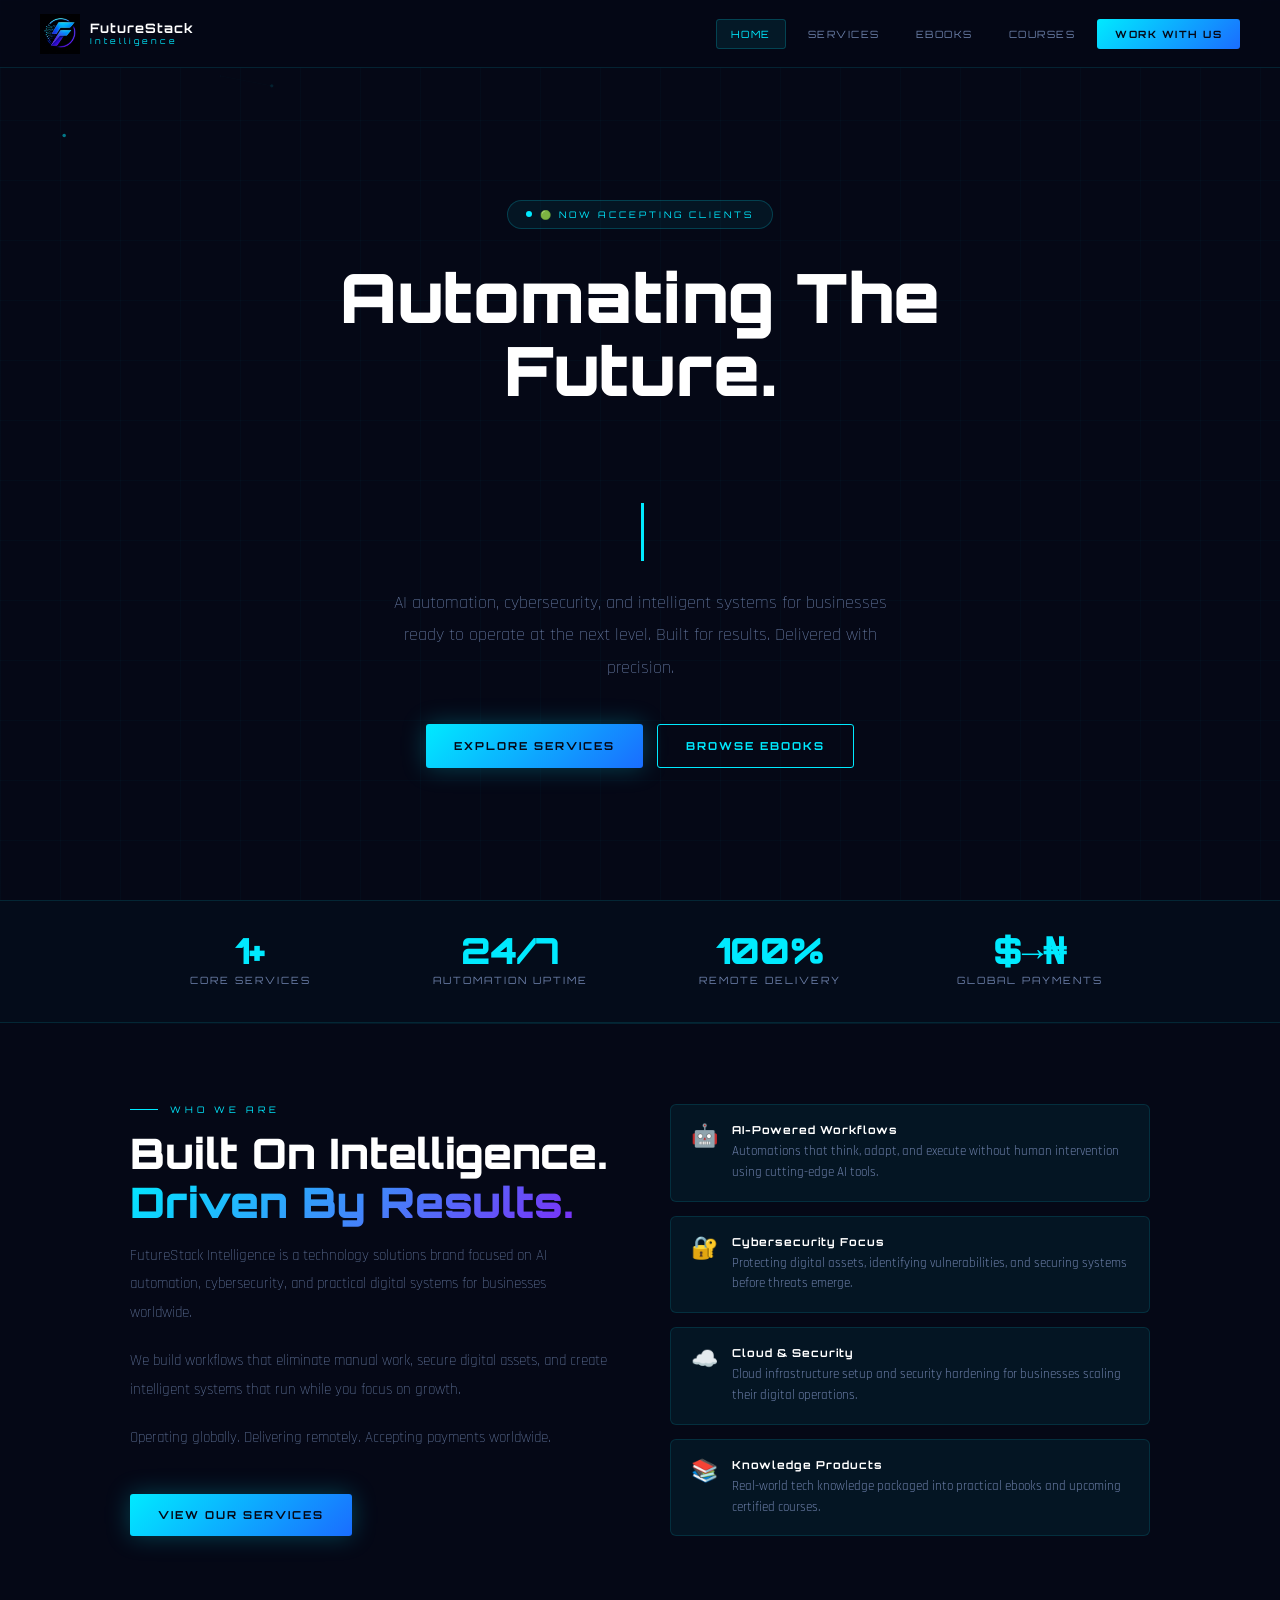
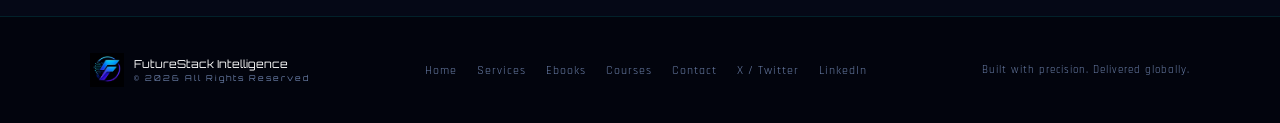
==== commit 7e094552: "Rename Index.html to index.html" ====
--- a/index.html
+++ b/index.html
@@ -2,723 +2,311 @@
 <html lang="en">
 <head>
 <meta charset="UTF-8">
-<meta name="viewport" content="width=device-width, initial-scale=1.0">
-<title>FutureStack Intelligence</title>
-<link href="https://fonts.googleapis.com/css2?family=Orbitron:wght@400;600;700;900&family=Rajdhani:wght@300;400;500;600&display=swap" rel="stylesheet">
+<meta name="viewport" content="width=device-width, initial-scale=1.0, maximum-scale=1.0">
+<title>FutureStack Intelligence — Home</title>
+<link rel="stylesheet" href="shared.css">
 <style>
-:root {
-  --cyan: #00eaff;
-  --purple: #7b2ff7;
-  --blue: #1a6dff;
-  --dark: #050816;
-  --dark2: #0a0f2c;
-  --glass: rgba(0,234,255,0.05);
-  --glass-border: rgba(0,234,255,0.15);
-  --text: #e0e8ff;
-  --muted: #7a8ab0;
-}
-*{margin:0;padding:0;box-sizing:border-box;}
-html{scroll-behavior:smooth;}
-body{font-family:'Rajdhani',sans-serif;background:var(--dark);color:var(--text);overflow-x:hidden;cursor:none;}
-
-/* CURSOR - desktop only */
-.cursor{width:12px;height:12px;background:var(--cyan);border-radius:50%;position:fixed;pointer-events:none;z-index:9999;transition:transform 0.1s;box-shadow:0 0 10px var(--cyan);}
-.cursor-ring{width:36px;height:36px;border:1px solid rgba(0,234,255,0.5);border-radius:50%;position:fixed;pointer-events:none;z-index:9998;transition:all 0.15s ease;}
-
-/* GRID BG */
-body::before{content:'';position:fixed;inset:0;background-image:linear-gradient(rgba(0,234,255,0.03) 1px,transparent 1px),linear-gradient(90deg,rgba(0,234,255,0.03) 1px,transparent 1px);background-size:50px 50px;pointer-events:none;z-index:0;}
-
-/* SCROLL PROGRESS */
-.scroll-progress{position:fixed;top:0;right:0;width:3px;height:0%;background:linear-gradient(180deg,var(--cyan),var(--purple));z-index:9999;transition:height 0.1s;}
-
-/* NAVBAR */
-nav{display:flex;justify-content:space-between;align-items:center;padding:12px 40px;background:rgba(5,8,22,0.9);backdrop-filter:blur(20px);border-bottom:1px solid var(--glass-border);position:sticky;top:0;z-index:500;}
-.nav-logo{display:flex;align-items:center;gap:12px;text-decoration:none;}
-.nav-logo img{height:44px;width:44px;object-fit:contain;}
-.nav-brand{font-family:'Orbitron',monospace;font-size:14px;font-weight:700;color:white;line-height:1.2;letter-spacing:1px;}
-.nav-brand span{display:block;font-size:9px;color:var(--cyan);letter-spacing:3px;font-weight:400;}
-.nav-links{display:flex;align-items:center;gap:30px;list-style:none;}
-.nav-links a{color:var(--muted);text-decoration:none;font-size:13px;letter-spacing:2px;text-transform:uppercase;font-weight:500;transition:color 0.3s;position:relative;padding-bottom:4px;}
-.nav-links a::after{content:'';position:absolute;bottom:0;left:0;width:0;height:1px;background:var(--cyan);transition:width 0.3s;}
-.nav-links a:hover,.nav-links a.active{color:var(--cyan);}
-.nav-links a:hover::after,.nav-links a.active::after{width:100%;}
-.nav-cta{background:transparent!important;border:1px solid var(--cyan)!important;color:var(--cyan)!important;padding:8px 20px;border-radius:2px;font-family:'Orbitron',monospace;font-size:10px!important;letter-spacing:2px!important;transition:all 0.3s!important;}
-.nav-cta:hover{background:var(--cyan)!important;color:var(--dark)!important;box-shadow:0 0 20px rgba(0,234,255,0.4)!important;}
-.nav-cta::after{display:none!important;}
-.nav-cta.active{background:var(--cyan)!important;color:var(--dark)!important;}
-
-/* HAMBURGER */
-.hamburger{display:none;flex-direction:column;gap:5px;cursor:pointer;padding:8px;border:1px solid var(--glass-border);border-radius:4px;background:var(--glass);transition:all 0.3s;z-index:200;}
-.hamburger:hover{border-color:var(--cyan);}
-.hamburger span{display:block;width:22px;height:2px;background:var(--cyan);border-radius:2px;transition:all 0.3s;}
-.hamburger.active span:nth-child(1){transform:translateY(7px) rotate(45deg);}
-.hamburger.active span:nth-child(2){opacity:0;transform:scaleX(0);}
-.hamburger.active span:nth-child(3){transform:translateY(-7px) rotate(-45deg);}
-
-/* MOBILE NAV */
-.mobile-nav{display:none;position:fixed;top:69px;left:0;right:0;background:rgba(5,8,22,0.99);backdrop-filter:blur(30px);border-bottom:1px solid var(--glass-border);padding:16px;z-index:490;flex-direction:column;gap:4px;}
-.mobile-nav.active{display:flex;}
-.mobile-nav a{color:var(--muted);text-decoration:none;font-family:'Orbitron',monospace;font-size:12px;letter-spacing:2px;text-transform:uppercase;padding:16px;border-radius:4px;border:1px solid transparent;display:flex;align-items:center;justify-content:space-between;transition:all 0.2s;}
-.mobile-nav a:active,.mobile-nav a:hover{color:var(--cyan);background:var(--glass);border-color:var(--glass-border);}
-.mobile-nav a::after{content:'→';color:var(--cyan);font-size:14px;}
-.mobile-nav-cta{margin-top:8px;background:linear-gradient(135deg,var(--cyan),var(--blue))!important;color:var(--dark)!important;font-weight:700;justify-content:center!important;border-color:transparent!important;}
-.mobile-nav-cta::after{display:none!important;}
-
-/* SECTION BACKGROUNDS */
-.section-hero{background:linear-gradient(180deg,#050816 0%,#080d22 100%);}
-.section-about{background:linear-gradient(135deg,#06091a 0%,#080e20 50%,#050d1a 100%);border-left:none;position:relative;}
-.section-about::before{content:'';position:absolute;left:0;top:0;bottom:0;width:3px;background:linear-gradient(180deg,transparent,var(--cyan),transparent);}
-.section-services{background:linear-gradient(135deg,#04061a 0%,#060818 100%);}
-.section-ebooks{background:linear-gradient(135deg,#080618 0%,#0a0620 50%,#080518 100%);}
-.section-courses{background:linear-gradient(135deg,#060418 0%,#080620 100%);}
-.section-contact{background:linear-gradient(135deg,#030510 0%,#050712 100%);}
-
-/* HERO */
-.hero{min-height:100vh;display:flex;align-items:center;justify-content:center;text-align:center;padding:80px 20px;position:relative;z-index:1;}
-.hero-glow{position:absolute;width:600px;height:600px;background:radial-gradient(circle,rgba(123,47,247,0.15) 0%,transparent 70%);top:50%;left:50%;transform:translate(-50%,-50%);pointer-events:none;}
-.hero-glow2{position:absolute;width:400px;height:400px;background:radial-gradient(circle,rgba(0,234,255,0.08) 0%,transparent 70%);top:30%;left:30%;pointer-events:none;}
-.hero-content{position:relative;z-index:2;max-width:800px;}
-.hero-badge{display:inline-flex;align-items:center;gap:8px;border:1px solid var(--glass-border);background:var(--glass);padding:8px 20px;border-radius:100px;font-size:11px;letter-spacing:3px;text-transform:uppercase;color:var(--cyan);margin-bottom:30px;animation:fadeUp 0.8s ease forwards;}
-.hero-badge::before{content:'';width:6px;height:6px;background:var(--cyan);border-radius:50%;animation:pulse 2s infinite;}
-@keyframes pulse{0%,100%{opacity:1;transform:scale(1);}50%{opacity:0.5;transform:scale(0.8);}}
-.hero h1{font-family:'Orbitron',monospace;font-size:clamp(32px,6vw,62px);font-weight:900;line-height:1.1;margin-bottom:24px;animation:fadeUp 0.8s ease 0.2s both;}
-.hero h1 .line1{color:white;display:block;}
-.hero h1 .line2{display:block;background:linear-gradient(135deg,var(--cyan),var(--purple));-webkit-background-clip:text;-webkit-text-fill-color:transparent;background-clip:text;}
-.hero p{font-size:18px;color:var(--muted);max-width:560px;margin:0 auto 40px;line-height:1.7;font-weight:300;letter-spacing:0.5px;animation:fadeUp 0.8s ease 0.4s both;}
-.hero-btns{display:flex;gap:16px;justify-content:center;flex-wrap:wrap;animation:fadeUp 0.8s ease 0.6s both;}
-
-/* BUTTONS */
-.btn-primary{background:linear-gradient(135deg,var(--cyan),var(--blue));color:var(--dark);padding:14px 32px;border-radius:2px;text-decoration:none;font-family:'Orbitron',monospace;font-size:11px;font-weight:700;letter-spacing:2px;text-transform:uppercase;transition:all 0.3s;box-shadow:0 0 30px rgba(0,234,255,0.3);display:inline-block;}
-.btn-primary:hover{box-shadow:0 0 50px rgba(0,234,255,0.6);transform:translateY(-2px);}
-.btn-secondary{border:1px solid var(--glass-border);color:var(--text);padding:14px 32px;border-radius:2px;text-decoration:none;font-family:'Orbitron',monospace;font-size:11px;font-weight:600;letter-spacing:2px;text-transform:uppercase;transition:all 0.3s;background:var(--glass);backdrop-filter:blur(10px);display:inline-block;}
-.btn-secondary:hover{border-color:var(--cyan);color:var(--cyan);box-shadow:0 0 20px rgba(0,234,255,0.1);}
-
-/* STATS BAR */
-.stats-bar{position:relative;z-index:1;border-top:1px solid var(--glass-border);border-bottom:1px solid var(--glass-border);background:rgba(0,234,255,0.02);padding:30px 40px;display:grid;grid-template-columns:repeat(auto-fit,minmax(150px,1fr));gap:20px;text-align:center;}
-.stat-number{font-family:'Orbitron',monospace;font-size:28px;font-weight:700;color:var(--cyan);display:block;}
-.stat-label{font-size:11px;letter-spacing:2px;text-transform:uppercase;color:var(--muted);margin-top:4px;}
-
-/* SECTIONS */
-section{position:relative;z-index:1;padding:100px 40px;max-width:1100px;margin:0 auto;}
-.section-wrap{position:relative;z-index:1;}
-.section-tag{font-size:10px;letter-spacing:4px;text-transform:uppercase;color:var(--cyan);margin-bottom:12px;display:flex;align-items:center;gap:10px;}
-.section-tag::before{content:'';width:30px;height:1px;background:var(--cyan);}
-.section-title{font-family:'Orbitron',monospace;font-size:clamp(24px,4vw,38px);font-weight:700;color:white;margin-bottom:16px;line-height:1.2;}
-.section-sub{color:var(--muted);font-size:16px;max-width:560px;line-height:1.7;margin-bottom:60px;font-weight:300;}
-
-/* SERVICES */
-.services-grid{display:grid;grid-template-columns:repeat(auto-fit,minmax(300px,1fr));gap:20px;}
-.service-card{background:var(--glass);border:1px solid var(--glass-border);border-radius:4px;padding:30px;position:relative;overflow:hidden;transition:all 0.4s;cursor:pointer;}
-.service-card::before{content:'';position:absolute;top:0;left:0;right:0;height:2px;background:linear-gradient(90deg,var(--cyan),var(--purple));transform:scaleX(0);transition:transform 0.4s;}
-.service-card:hover{background:rgba(0,234,255,0.08);border-color:rgba(0,234,255,0.3);transform:translateY(-4px);box-shadow:0 20px 60px rgba(0,0,0,0.5);}
-.service-card:hover::before{transform:scaleX(1);}
-.service-icon{font-size:32px;margin-bottom:16px;display:block;}
-.service-card h3{font-family:'Orbitron',monospace;font-size:13px;font-weight:700;letter-spacing:1px;color:white;margin-bottom:10px;}
-.service-card p{font-size:14px;color:var(--muted);line-height:1.7;font-weight:300;margin-bottom:20px;}
-.service-card-footer{display:flex;align-items:center;justify-content:space-between;margin-top:auto;}
-
-/* ORDER BUTTON - clearly visible */
-.btn-order{display:inline-flex;align-items:center;gap:8px;background:linear-gradient(135deg,rgba(0,234,255,0.15),rgba(26,109,255,0.15));border:1px solid var(--cyan);color:var(--cyan);padding:10px 18px;border-radius:3px;font-family:'Orbitron',monospace;font-size:10px;font-weight:700;letter-spacing:1px;transition:all 0.3s;text-transform:uppercase;}
-.btn-order:hover{background:linear-gradient(135deg,rgba(0,234,255,0.3),rgba(26,109,255,0.3));box-shadow:0 0 20px rgba(0,234,255,0.4);transform:translateY(-1px);}
-.btn-order .arrow{transition:transform 0.3s;}
-.service-card:hover .btn-order .arrow{transform:translateX(4px);}
-
-/* BADGES */
-.coming-soon-badge{display:inline-block;background:rgba(123,47,247,0.2);border:1px solid rgba(123,47,247,0.4);color:#b57bff;font-size:9px;letter-spacing:2px;text-transform:uppercase;padding:4px 12px;border-radius:100px;font-family:'Orbitron',monospace;}
-.available-badge{display:inline-block;background:rgba(0,234,255,0.1);border:1px solid rgba(0,234,255,0.3);color:var(--cyan);font-size:9px;letter-spacing:2px;text-transform:uppercase;padding:4px 12px;border-radius:100px;font-family:'Orbitron',monospace;}
-
-/* EBOOKS */
-.ebooks-grid{display:grid;grid-template-columns:repeat(auto-fit,minmax(260px,1fr));gap:24px;}
-.ebook-card{background:var(--glass);border:1px solid var(--glass-border);border-radius:4px;overflow:hidden;transition:all 0.4s;}
-.ebook-card:hover{transform:translateY(-6px);box-shadow:0 30px 80px rgba(0,0,0,0.6);border-color:rgba(123,47,247,0.4);}
-.ebook-cover-img{height:260px;overflow:hidden;position:relative;}
-.ebook-cover-img img{width:100%;height:100%;object-fit:cover;object-position:top;transition:transform 0.4s;}
-.ebook-card:hover .ebook-cover-img img{transform:scale(1.03);}
-.ebook-cover-placeholder{height:200px;background:linear-gradient(135deg,rgba(0,234,255,0.1),rgba(123,47,247,0.2));display:flex;align-items:center;justify-content:center;flex-direction:column;gap:10px;}
-.ebook-cover-placeholder span:last-child{font-family:'Orbitron',monospace;font-size:11px;letter-spacing:2px;color:var(--cyan);opacity:0.7;}
-.ebook-body{padding:24px;}
-.ebook-tag{font-size:9px;letter-spacing:2px;text-transform:uppercase;color:var(--cyan);margin-bottom:10px;font-family:'Orbitron',monospace;}
-.ebook-card h3{font-family:'Orbitron',monospace;font-size:13px;color:white;margin-bottom:10px;line-height:1.4;}
-.ebook-card p{font-size:13px;color:var(--muted);line-height:1.6;margin-bottom:20px;}
-.ebook-platforms{margin-top:16px;}
-.platform-label{font-size:10px;letter-spacing:2px;text-transform:uppercase;color:var(--muted);font-family:'Orbitron',monospace;display:block;margin-bottom:10px;}
-.platform-btns{display:flex;gap:8px;flex-wrap:wrap;}
-.btn-platform{display:flex;align-items:center;gap:6px;padding:10px 14px;border-radius:3px;text-decoration:none;font-family:'Orbitron',monospace;font-size:10px;font-weight:700;letter-spacing:1px;transition:all 0.3s;border:1px solid transparent;}
-.btn-amazon{background:rgba(255,153,0,0.15);border-color:rgba(255,153,0,0.4);color:#ff9900;}
-.btn-amazon:hover{background:rgba(255,153,0,0.25);box-shadow:0 0 15px rgba(255,153,0,0.3);transform:translateY(-2px);}
-.btn-gumroad{background:rgba(255,144,104,0.15);border-color:rgba(255,144,104,0.4);color:#ff9068;}
-.btn-gumroad:hover{background:rgba(255,144,104,0.25);box-shadow:0 0 15px rgba(255,144,104,0.3);transform:translateY(-2px);}
-.btn-payhip{background:rgba(0,150,255,0.15);border-color:rgba(0,150,255,0.4);color:#0096ff;}
-.btn-payhip:hover{background:rgba(0,150,255,0.25);box-shadow:0 0 15px rgba(0,150,255,0.3);transform:translateY(-2px);}
-
-/* COURSES */
-.courses-banner{background:linear-gradient(135deg,rgba(123,47,247,0.1),rgba(0,234,255,0.05));border:1px solid rgba(123,47,247,0.3);border-radius:4px;padding:60px;text-align:center;position:relative;overflow:hidden;}
-.courses-banner::before{content:'COMING SOON';position:absolute;top:20px;right:-30px;background:var(--purple);color:white;font-family:'Orbitron',monospace;font-size:10px;letter-spacing:2px;padding:6px 50px;transform:rotate(45deg);}
-.courses-banner h3{font-family:'Orbitron',monospace;font-size:24px;color:white;margin-bottom:16px;}
-.courses-banner p{color:var(--muted);font-size:15px;max-width:500px;margin:0 auto 30px;line-height:1.7;}
-.course-topics{display:flex;flex-wrap:wrap;gap:10px;justify-content:center;margin-bottom:30px;}
-.topic-tag{border:1px solid var(--glass-border);color:var(--muted);padding:6px 16px;border-radius:100px;font-size:11px;letter-spacing:1px;}
-
-/* CONTACT */
-.contact-grid{display:grid;grid-template-columns:1fr 1fr;gap:60px;align-items:start;}
-.contact-info h3{font-family:'Orbitron',monospace;font-size:13px;color:white;margin-bottom:30px;letter-spacing:1px;}
-.contact-item{display:flex;align-items:flex-start;gap:16px;margin-bottom:24px;padding-bottom:24px;border-bottom:1px solid var(--glass-border);}
-.contact-item:last-child{border-bottom:none;}
-.contact-icon{width:40px;height:40px;background:var(--glass);border:1px solid var(--glass-border);border-radius:2px;display:flex;align-items:center;justify-content:center;font-size:18px;flex-shrink:0;}
-.contact-item-label{font-size:10px;letter-spacing:2px;text-transform:uppercase;color:var(--muted);margin-bottom:4px;font-family:'Orbitron',monospace;}
-.contact-item-value{font-size:14px;color:var(--text);}
-.contact-item-value a{color:var(--cyan);text-decoration:none;}
-.contact-form h3{font-family:'Orbitron',monospace;font-size:13px;color:white;margin-bottom:30px;letter-spacing:1px;}
-.form-group{margin-bottom:20px;}
-.form-group label{display:block;font-size:10px;letter-spacing:2px;text-transform:uppercase;color:var(--muted);margin-bottom:8px;font-family:'Orbitron',monospace;}
-.form-group input,.form-group select,.form-group textarea{width:100%;background:var(--glass);border:1px solid var(--glass-border);color:var(--text);padding:14px 16px;border-radius:2px;font-family:'Rajdhani',sans-serif;font-size:14px;outline:none;transition:border-color 0.3s;}
-.form-group input:focus,.form-group select:focus,.form-group textarea:focus{border-color:var(--cyan);box-shadow:0 0 10px rgba(0,234,255,0.1);}
-.form-group select option{background:var(--dark2);}
-.form-group textarea{height:120px;resize:none;}
-.btn-submit{width:100%;background:linear-gradient(135deg,var(--cyan),var(--blue));color:var(--dark);padding:16px;border:none;border-radius:2px;font-family:'Orbitron',monospace;font-size:12px;font-weight:700;letter-spacing:2px;cursor:pointer;transition:all 0.3s;}
-.btn-submit:hover{box-shadow:0 0 30px rgba(0,234,255,0.5);transform:translateY(-2px);}
-
-/* FLOATING CONTACT BUTTON - contact section only */
-.float-contact{position:fixed;bottom:90px;right:24px;background:linear-gradient(135deg,var(--cyan),var(--blue));color:var(--dark);width:54px;height:54px;border-radius:50%;display:flex;align-items:center;justify-content:center;font-size:22px;cursor:pointer;z-index:400;box-shadow:0 0 20px rgba(0,234,255,0.5);transition:all 0.4s;opacity:0;pointer-events:none;transform:scale(0.8);}
-.float-contact.visible{opacity:1;pointer-events:all;transform:scale(1);}
-.float-contact:hover{box-shadow:0 0 40px rgba(0,234,255,0.8);transform:scale(1.1);}
-.float-contact-tooltip{position:absolute;right:64px;background:rgba(5,8,22,0.95);border:1px solid var(--glass-border);color:var(--cyan);font-family:'Orbitron',monospace;font-size:9px;letter-spacing:1px;padding:6px 12px;border-radius:3px;white-space:nowrap;opacity:0;transition:opacity 0.3s;}
-.float-contact:hover .float-contact-tooltip{opacity:1;}
-
-/* MOBILE BOTTOM NAV */
-.mobile-bottom-nav{display:none;position:fixed;bottom:0;left:0;right:0;background:rgba(5,8,22,0.97);backdrop-filter:blur(20px);border-top:1px solid var(--glass-border);z-index:480;padding:8px 0 12px;}
-.mobile-bottom-nav-inner{display:flex;justify-content:space-around;align-items:center;}
-.mob-nav-item{display:flex;flex-direction:column;align-items:center;gap:4px;text-decoration:none;color:var(--muted);transition:all 0.3s;padding:4px 16px;border-radius:8px;min-width:60px;}
-.mob-nav-item.active,.mob-nav-item:active{color:var(--cyan);}
-.mob-nav-item .mob-icon{font-size:20px;transition:transform 0.3s;}
-.mob-nav-item.active .mob-icon{transform:translateY(-2px);}
-.mob-nav-label{font-family:'Orbitron',monospace;font-size:8px;letter-spacing:1px;text-transform:uppercase;}
-
-/* ORDER MODAL */
-.modal-overlay{position:fixed;inset:0;background:rgba(5,8,22,0.95);backdrop-filter:blur(20px);z-index:600;display:flex;align-items:center;justify-content:center;padding:20px;opacity:0;pointer-events:none;transition:opacity 0.3s;}
-.modal-overlay.active{opacity:1;pointer-events:all;}
-.modal{background:#080d22;border:1px solid var(--glass-border);border-radius:6px;padding:36px;width:100%;max-width:500px;max-height:90vh;overflow-y:auto;position:relative;transform:translateY(30px);transition:transform 0.3s;}
-.modal-overlay.active .modal{transform:translateY(0);}
-.modal::before{content:'';position:absolute;top:0;left:0;right:0;height:2px;background:linear-gradient(90deg,var(--cyan),var(--purple));border-radius:6px 6px 0 0;}
-.modal-close{position:absolute;top:14px;right:14px;background:var(--glass);border:1px solid var(--glass-border);color:var(--muted);width:32px;height:32px;border-radius:50%;cursor:pointer;font-size:16px;display:flex;align-items:center;justify-content:center;transition:all 0.3s;}
-.modal-close:hover{color:white;border-color:var(--cyan);}
-.modal-service-tag{font-size:9px;letter-spacing:3px;text-transform:uppercase;color:var(--cyan);font-family:'Orbitron',monospace;margin-bottom:8px;}
-.modal h2{font-family:'Orbitron',monospace;font-size:16px;color:white;margin-bottom:6px;line-height:1.3;}
-.modal-desc{font-size:13px;color:var(--muted);margin-bottom:24px;line-height:1.6;}
-.modal-success{text-align:center;padding:20px 0;display:none;}
-.modal-success .success-icon{font-size:48px;margin-bottom:16px;display:block;}
-.modal-success h3{font-family:'Orbitron',monospace;font-size:16px;color:var(--cyan);margin-bottom:10px;}
-.modal-success p{font-size:13px;color:var(--muted);}
-
-/* FOOTER */
-footer{position:relative;z-index:1;border-top:1px solid var(--glass-border);background:rgba(3,5,16,0.98);padding:40px;}
-.footer-inner{max-width:1100px;margin:0 auto;display:flex;align-items:center;justify-content:space-between;flex-wrap:wrap;gap:20px;}
-.footer-brand{display:flex;align-items:center;gap:12px;}
-.footer-brand img{height:36px;}
-.footer-brand-name{font-family:'Orbitron',monospace;font-size:12px;color:white;}
-.footer-brand-name span{display:block;font-size:9px;color:var(--muted);letter-spacing:2px;}
-.footer-links{display:flex;gap:24px;flex-wrap:wrap;}
-.footer-links a{color:var(--muted);text-decoration:none;font-size:12px;letter-spacing:1px;transition:color 0.3s;}
-.footer-links a:hover{color:var(--cyan);}
-.footer-copy{font-size:11px;color:var(--muted);letter-spacing:1px;}
-
-/* DIVIDER */
-.section-divider{width:100%;height:1px;background:linear-gradient(90deg,transparent,var(--glass-border),transparent);position:relative;z-index:1;}
-
-/* NEWSLETTER */
-.newsletter-bar{background:linear-gradient(135deg,rgba(0,234,255,0.05),rgba(123,47,247,0.08));border:1px solid var(--glass-border);border-radius:4px;padding:50px;text-align:center;position:relative;z-index:1;max-width:1100px;margin:0 auto 80px;}
-.newsletter-bar h3{font-family:'Orbitron',monospace;font-size:20px;color:white;margin-bottom:12px;}
-.newsletter-bar p{color:var(--muted);font-size:14px;margin-bottom:30px;}
-.newsletter-form{display:flex;gap:12px;max-width:480px;margin:0 auto;}
-.newsletter-form input{flex:1;background:var(--glass);border:1px solid var(--glass-border);color:var(--text);padding:14px 16px;border-radius:2px;font-family:'Rajdhani',sans-serif;font-size:14px;outline:none;transition:border-color 0.3s;}
-.newsletter-form input:focus{border-color:var(--cyan);}
-.newsletter-form a{background:linear-gradient(135deg,var(--cyan),var(--blue));color:var(--dark);padding:14px 24px;border-radius:2px;text-decoration:none;font-family:'Orbitron',monospace;font-size:10px;font-weight:700;letter-spacing:1px;white-space:nowrap;transition:all 0.3s;display:flex;align-items:center;}
-.newsletter-form a:hover{box-shadow:0 0 20px rgba(0,234,255,0.4);}
-
-/* ABOUT */
-.about-grid{display:grid;grid-template-columns:1fr 1fr;gap:60px;align-items:center;}
-.about-text p{color:var(--muted);font-size:15px;line-height:1.9;margin-bottom:20px;font-weight:300;}
-.about-feature{display:flex;gap:16px;margin-bottom:20px;padding:20px;background:var(--glass);border:1px solid var(--glass-border);border-radius:4px;transition:all 0.3s;}
-.about-feature:hover{border-color:rgba(0,234,255,0.3);background:rgba(0,234,255,0.05);}
-.about-feature-icon{font-size:24px;flex-shrink:0;margin-top:2px;}
-.about-feature h4{font-family:'Orbitron',monospace;font-size:12px;color:white;margin-bottom:6px;letter-spacing:1px;}
-.about-feature p{font-size:13px;color:var(--muted);margin:0!important;line-height:1.6;}
+/* HOME SPECIFIC */
+.hero {
+  position: relative;
+  min-height: calc(100vh - 68px);
+  display: flex;
+  align-items: center;
+  justify-content: center;
+  text-align: center;
+  padding: 60px 20px;
+  overflow: hidden;
+}
+
+canvas#particles {
+  position: absolute;
+  inset: 0;
+  z-index: 0;
+}
+
+.hero-content {
+  position: relative;
+  z-index: 2;
+  max-width: 780px;
+  width: 100%;
+}
+
+.hero-badge {
+  display: inline-flex;
+  align-items: center;
+  gap: 8px;
+  background: rgba(0,234,255,0.06);
+  border: 1px solid rgba(0,234,255,0.2);
+  color: var(--cyan);
+  font-family: var(--font-head);
+  font-size: 9px;
+  letter-spacing: 3px;
+  text-transform: uppercase;
+  padding: 8px 18px;
+  border-radius: 100px;
+  margin-bottom: 32px;
+  animation: fadeUp 0.6s ease both;
+}
+
+.hero-badge::before {
+  content:'';
+  width:6px; height:6px;
+  background:var(--cyan);
+  border-radius:50%;
+  animation:pulse 2s infinite;
+}
+
+.hero-title {
+  font-family: var(--font-head);
+  font-size: clamp(32px, 6vw, 68px);
+  font-weight: 900;
+  line-height: 1.08;
+  color: white;
+  margin-bottom: 24px;
+  animation: fadeUp 0.6s ease 0.15s both;
+}
+
+.hero-title .typed-line {
+  display: block;
+  background: linear-gradient(135deg, var(--cyan) 0%, #a78bff 50%, var(--purple) 100%);
+  -webkit-background-clip: text;
+  -webkit-text-fill-color: transparent;
+  background-clip: text;
+  min-height: 1.2em;
+}
+
+.cursor-blink {
+  display: inline-block;
+  width: 3px;
+  height: 0.85em;
+  background: var(--cyan);
+  margin-left: 4px;
+  vertical-align: middle;
+  animation: blink 1s step-end infinite;
+}
+
+@keyframes blink { 50% { opacity: 0; } }
+
+.hero-sub {
+  font-size: clamp(15px, 2.5vw, 18px);
+  color: var(--muted);
+  max-width: 520px;
+  margin: 0 auto 40px;
+  line-height: 1.8;
+  font-weight: 300;
+  animation: fadeUp 0.6s ease 0.3s both;
+}
+
+.hero-btns {
+  display: flex;
+  gap: 14px;
+  justify-content: center;
+  flex-wrap: wrap;
+  animation: fadeUp 0.6s ease 0.45s both;
+}
+
+/* STATS */
+.stats-section {
+  position: relative;
+  z-index: 1;
+  background: rgba(0,234,255,0.02);
+  border-top: 1px solid var(--glass-border);
+  border-bottom: 1px solid var(--glass-border);
+}
+
+.stats-grid {
+  max-width: 1100px;
+  margin: 0 auto;
+  padding: 32px 40px;
+  display: grid;
+  grid-template-columns: repeat(4, 1fr);
+  gap: 20px;
+  text-align: center;
+}
+
+.stat-num {
+  font-family: var(--font-head);
+  font-size: clamp(24px, 4vw, 36px);
+  font-weight: 900;
+  color: var(--cyan);
+  display: block;
+  line-height: 1;
+}
+
+.stat-lbl {
+  font-size: 10px;
+  letter-spacing: 2px;
+  text-transform: uppercase;
+  color: var(--muted);
+  margin-top: 6px;
+  font-family: var(--font-head);
+}
+
+/* ABOUT PREVIEW */
+.about-preview {
+  position: relative;
+  z-index: 1;
+}
+
+.about-grid {
+  display: grid;
+  grid-template-columns: 1fr 1fr;
+  gap: 60px;
+  align-items: center;
+}
+
+.about-text p {
+  font-size: 15px;
+  color: var(--muted);
+  line-height: 1.9;
+  margin-bottom: 20px;
+  font-weight: 300;
+}
+
+.feature-list { display: flex; flex-direction: column; gap: 14px; }
+
+.feature-item {
+  display: flex;
+  align-items: flex-start;
+  gap: 14px;
+  padding: 18px 20px;
+  background: var(--glass);
+  border: 1px solid var(--glass-border);
+  border-radius: 6px;
+  transition: all 0.3s;
+}
+
+.feature-item:hover {
+  border-color: rgba(0,234,255,0.25);
+  background: rgba(0,234,255,0.06);
+}
+
+.feature-icon { font-size: 22px; flex-shrink: 0; }
+.feature-item h4 { font-family: var(--font-head); font-size: 11px; color: white; margin-bottom: 4px; letter-spacing: 1px; }
+.feature-item p { font-size: 13px; color: var(--muted); line-height: 1.6; }
 
 /* ANIMATIONS */
-@keyframes fadeUp{from{opacity:0;transform:translateY(30px);}to{opacity:1;transform:translateY(0);}}
-.fade-up{opacity:0;transform:translateY(30px);transition:all 0.7s ease;}
-.fade-up.visible{opacity:1;transform:translateY(0);}
-.slide-left{opacity:0;transform:translateX(-40px);transition:all 0.7s ease;}
-.slide-left.visible{opacity:1;transform:translateX(0);}
-.slide-right{opacity:0;transform:translateX(40px);transition:all 0.7s ease;}
-.slide-right.visible{opacity:1;transform:translateX(0);}
-.scale-in{opacity:0;transform:scale(0.9);transition:all 0.6s ease;}
-.scale-in.visible{opacity:1;transform:scale(1);}
-
-/* SCROLLBAR */
-::-webkit-scrollbar{width:4px;}
-::-webkit-scrollbar-track{background:var(--dark);}
-::-webkit-scrollbar-thumb{background:var(--purple);border-radius:2px;}
-
-/* FULL MOBILE RESPONSIVE */
-@media(max-width:768px){
-  .cursor,.cursor-ring{display:none;}
-  body{cursor:auto;}
-  nav{padding:12px 20px;}
-  .nav-links{display:none;}
-  .hamburger{display:flex;}
-  .mobile-bottom-nav{display:block;}
-  .float-contact{bottom:80px;}
-  section{padding:60px 20px 80px;}
-  .section-title{font-size:clamp(20px,6vw,30px);}
-  .section-sub{font-size:14px;margin-bottom:40px;}
-  .hero{padding:60px 20px 100px;min-height:90vh;}
-  .hero p{font-size:15px;}
-  .hero-btns{flex-direction:column;align-items:center;gap:12px;}
-  .btn-primary,.btn-secondary{width:100%;text-align:center;padding:16px 20px;}
-  .hero-glow{width:280px;height:280px;}
-  .stats-bar{padding:24px 20px;grid-template-columns:repeat(2,1fr);gap:20px;}
-  .stat-number{font-size:22px;}
-  .about-grid{grid-template-columns:1fr;gap:36px;}
-  .section-about::before{display:none;}
-  .services-grid{grid-template-columns:1fr;gap:14px;}
-  .service-card{padding:22px;}
-  .ebooks-grid{grid-template-columns:1fr;max-width:420px;margin:0 auto;}
-  .ebook-cover-img{height:220px;}
-  .platform-btns{gap:6px;}
-  .btn-platform{padding:10px 12px;font-size:10px;}
-  .courses-banner{padding:40px 20px;}
-  .contact-grid{grid-template-columns:1fr;gap:40px;}
-  .modal{padding:24px 18px;margin:8px;max-height:85vh;}
-  .modal h2{font-size:14px;}
-  .modal-desc{font-size:12px;margin-bottom:16px;}
-  .form-group{margin-bottom:14px;}
-  .form-group input,.form-group select,.form-group textarea{padding:12px 14px;font-size:15px;}
-  .form-group textarea{height:100px;}
-  .newsletter-bar{padding:36px 20px;margin:0 16px 60px;}
-  .newsletter-form{flex-direction:column;}
-  .newsletter-form input,.newsletter-form a{width:100%;text-align:center;justify-content:center;}
-  footer{padding:30px 20px 100px;}
-  .footer-inner{flex-direction:column;align-items:flex-start;gap:20px;}
-  .footer-links{gap:14px;flex-wrap:wrap;}
-}
-@media(max-width:380px){
-  .hero h1{font-size:24px;}
-  .btn-platform{font-size:9px;padding:8px 10px;}
-  .platform-btns{flex-direction:column;}
-  .mob-nav-item{padding:4px 10px;}
-}
-@media(hover:none){
-  .service-card:active{background:rgba(0,234,255,0.08);transform:scale(0.98);}
-  .btn-platform:active{transform:scale(0.96);}
-  .btn-primary:active,.btn-secondary:active{transform:scale(0.97);}
-  .btn-order:active{transform:scale(0.96);}
+@keyframes fadeUp {
+  from { opacity:0; transform:translateY(24px); }
+  to { opacity:1; transform:translateY(0); }
+}
+
+/* RESPONSIVE HOME */
+@media (max-width: 768px) {
+  .hero { min-height: calc(100vh - 60px); padding: 48px 20px 80px; }
+  .stats-grid { grid-template-columns: repeat(2, 1fr); padding: 24px 20px; gap: 16px; }
+  .about-grid { grid-template-columns: 1fr; gap: 36px; }
+  .hero-btns { flex-direction: column; align-items: center; }
+  .hero-btns .btn { width: 100%; max-width: 320px; justify-content: center; }
 }
 </style>
 </head>
 <body>
 
-<div class="scroll-progress" id="scrollProgress"></div>
-<div class="cursor" id="cursor"></div>
-<div class="cursor-ring" id="cursorRing"></div>
-
 <!-- NAVBAR -->
-<nav>
-  <a href="#" class="nav-logo">
-    <img src="logo.png" alt="FutureStack Intelligence">
-    <div class="nav-brand">FutureStack<span>Intelligence</span></div>
+<nav class="navbar">
+  <a href="index.html" class="nav-logo">
+    <img src="logo.png" alt="FutureStack">
+    <div class="nav-brand-text">FutureStack<span>Intelligence</span></div>
   </a>
   <ul class="nav-links">
-    <li><a href="#about" data-section="about">About</a></li>
-    <li><a href="#services" data-section="services">Services</a></li>
-    <li><a href="#ebooks" data-section="ebooks">Ebooks</a></li>
-    <li><a href="#courses" data-section="courses">Courses</a></li>
-    <li><a href="#contact" class="nav-cta" data-section="contact">Work With Us</a></li>
+    <li><a href="index.html" class="active">Home</a></li>
+    <li><a href="services.html">Services</a></li>
+    <li><a href="ebooks.html">Ebooks</a></li>
+    <li><a href="courses.html">Courses</a></li>
+    <li><a href="contact.html" class="nav-cta">Work With Us</a></li>
   </ul>
-  <div class="hamburger" id="hamburger" onclick="toggleMenu()">
-    <span></span><span></span><span></span>
-  </div>
+  <div class="hamburger" id="ham"><span></span><span></span><span></span></div>
 </nav>
 
-<!-- MOBILE NAV -->
-<div class="mobile-nav" id="mobileNav">
-  <a href="#about" onclick="closeMenu()">About</a>
-  <a href="#services" onclick="closeMenu()">Services</a>
-  <a href="#ebooks" onclick="closeMenu()">Ebooks</a>
-  <a href="#courses" onclick="closeMenu()">Courses</a>
-  <a href="#contact" class="mobile-nav-cta" onclick="closeMenu()">Work With Us</a>
+<!-- MOBILE MENU -->
+<div class="mobile-menu" id="mobileMenu">
+  <a href="index.html" class="active">Home</a>
+  <a href="services.html">Services</a>
+  <a href="ebooks.html">Ebooks</a>
+  <a href="courses.html">Courses</a>
+  <a href="contact.html" class="m-cta">Work With Us</a>
 </div>
 
 <!-- HERO -->
-<div class="section-wrap section-hero" id="home">
-  <div class="hero">
-    <div class="hero-glow"></div>
-    <div class="hero-glow2"></div>
+<div class="page-wrap">
+  <section class="hero">
+    <canvas id="particles"></canvas>
     <div class="hero-content">
       <div class="hero-badge">🟢 Now Accepting Clients</div>
-      <h1>
-        <span class="line1">Automating The Future.</span>
-        <span class="line2">Securing The Present.</span>
+      <h1 class="hero-title">
+        <span style="color:white;display:block;">Automating The Future.</span>
+        <span class="typed-line" id="typedText"></span><span class="cursor-blink" id="typedCursor"></span>
       </h1>
-      <p>AI automation, cybersecurity, and intelligent systems for businesses ready to operate at the next level. Built for results. Delivered with precision.</p>
+      <p class="hero-sub">AI automation, cybersecurity, and intelligent systems for businesses ready to operate at the next level. Built for results. Delivered with precision.</p>
       <div class="hero-btns">
-        <a href="#services" class="btn-primary">Explore Services</a>
-        <a href="#ebooks" class="btn-secondary">Browse Ebooks</a>
+        <a href="services.html" class="btn btn-cyan">Explore Services</a>
+        <a href="ebooks.html" class="btn btn-outline">Browse Ebooks</a>
       </div>
     </div>
+  </section>
+
+  <!-- STATS -->
+  <div class="stats-section">
+    <div class="stats-grid">
+      <div><span class="stat-num" data-target="6">0</span><span class="stat-lbl">Core Services</span></div>
+      <div><span class="stat-num">24/7</span><span class="stat-lbl">Automation Uptime</span></div>
+      <div><span class="stat-num">100%</span><span class="stat-lbl">Remote Delivery</span></div>
+      <div><span class="stat-num">$→₦</span><span class="stat-lbl">Global Payments</span></div>
+    </div>
   </div>
-  <div class="stats-bar">
-    <div class="stat-item"><span class="stat-number">6+</span><span class="stat-label">Core Services</span></div>
-    <div class="stat-item"><span class="stat-number">24/7</span><span class="stat-label">Automation Uptime</span></div>
-    <div class="stat-item"><span class="stat-number">100%</span><span class="stat-label">Remote Delivery</span></div>
-    <div class="stat-item"><span class="stat-number">$→₦</span><span class="stat-label">Global Payments</span></div>
-  </div>
-</div>
-
-<!-- ABOUT -->
-<div class="section-wrap section-about">
-  <section id="about">
-    <div class="about-grid">
-      <div class="about-text slide-left">
-        <div class="section-tag">Who We Are</div>
-        <h2 class="section-title">Built On Intelligence. Driven By Results.</h2>
-        <p>FutureStack Intelligence is a technology solutions brand focused on AI automation, cybersecurity, and practical digital systems for businesses worldwide.</p>
-        <p>We build workflows that eliminate manual work, secure digital assets from threats, and create intelligent systems that run while you focus on growth.</p>
-        <p>Operating globally. Delivering remotely. Accepting payments worldwide.</p>
-      </div>
-      <div class="slide-right">
-        <div class="about-feature">
-          <div class="about-feature-icon">🤖</div>
-          <div><h4>AI-Powered Workflows</h4><p>Automations that think, adapt, and execute without human intervention using cutting-edge AI tools.</p></div>
+
+  <div class="divider"></div>
+
+  <!-- ABOUT PREVIEW -->
+  <section class="about-preview">
+    <div class="container">
+      <div class="about-grid">
+        <div class="about-text">
+          <div class="section-tag">Who We Are</div>
+          <h2 class="section-title">Built On Intelligence.<br><span>Driven By Results.</span></h2>
+          <p>FutureStack Intelligence is a technology solutions brand focused on AI automation, cybersecurity, and practical digital systems for businesses worldwide.</p>
+          <p>We build workflows that eliminate manual work, secure digital assets, and create intelligent systems that run while you focus on growth.</p>
+          <p>Operating globally. Delivering remotely. Accepting payments worldwide.</p>
+          <br>
+          <a href="services.html" class="btn btn-cyan">View Our Services</a>
         </div>
-        <div class="about-feature">
-          <div class="about-feature-icon">🔐</div>
-          <div><h4>Cybersecurity Focus</h4><p>Protecting digital assets, identifying vulnerabilities, and securing systems before threats emerge.</p></div>
-        </div>
-        <div class="about-feature">
-          <div class="about-feature-icon">📚</div>
-          <div><h4>Knowledge Products</h4><p>Real-world tech knowledge packaged into practical ebooks and upcoming certified courses.</p></div>
+        <div class="feature-list">
+          <div class="feature-item">
+            <div class="feature-icon">🤖</div>
+            <div><h4>AI-Powered Workflows</h4><p>Automations that think, adapt, and execute without human intervention using cutting-edge AI tools.</p></div>
+          </div>
+          <div class="feature-item">
+            <div class="feature-icon">🔐</div>
+            <div><h4>Cybersecurity Focus</h4><p>Protecting digital assets, identifying vulnerabilities, and securing systems before threats emerge.</p></div>
+          </div>
+          <div class="feature-item">
+            <div class="feature-icon">☁️</div>
+            <div><h4>Cloud & Security</h4><p>Cloud infrastructure setup and security hardening for businesses scaling their digital operations.</p></div>
+          </div>
+          <div class="feature-item">
+            <div class="feature-icon">📚</div>
+            <div><h4>Knowledge Products</h4><p>Real-world tech knowledge packaged into practical ebooks and upcoming certified courses.</p></div>
+          </div>
         </div>
       </div>
     </div>
   </section>
 </div>
 
-<div class="section-divider"></div>
-
-<!-- SERVICES -->
-<div class="section-wrap section-services">
-  <section id="services">
-    <div class="fade-up">
-      <div class="section-tag">What We Do</div>
-      <h2 class="section-title">Our Services</h2>
-      <p class="section-sub">From intelligent automation to security hardening — click any available service to place your order directly.</p>
-    </div>
-    <div class="services-grid fade-up">
-
-      <div class="service-card" onclick="openOrder('AI Workflow Automation','Build end-to-end automated workflows using Make.com and n8n that eliminate repetitive manual tasks and run 24/7.')">
-        <span class="service-icon">⚡</span>
-        <h3>AI Workflow Automation</h3>
-        <p>End-to-end automated workflows using Make.com and n8n that eliminate repetitive manual tasks, connect your tools, and run 24/7 without human input.</p>
-        <div class="service-card-footer">
-          <span class="available-badge">● Available Now</span>
-          <div class="btn-order">Order Now <span class="arrow">→</span></div>
-        </div>
-      </div>
-
-      <div class="service-card" onclick="openOrder('Shopify Store Automation','Abandoned cart recovery, order notifications, customer email sequences, inventory alerts and review requests — fully automated.')">
-        <span class="service-icon">🛒</span>
-        <h3>Shopify Store Automation</h3>
-        <p>Abandoned cart recovery, order notifications, customer email sequences, inventory alerts and review requests — fully automated for your Shopify store.</p>
-        <div class="service-card-footer">
-          <span class="available-badge">● Available Now</span>
-          <div class="btn-order">Order Now <span class="arrow">→</span></div>
-        </div>
-      </div>
-
-      <div class="service-card" onclick="openOrder('Cybersecurity Services','Vulnerability assessments, penetration testing, security audits and digital asset protection for your business.')">
-        <span class="service-icon">🔐</span>
-        <h3>Cybersecurity Services</h3>
-        <p>Vulnerability assessments, penetration testing, security audits, and digital asset protection for businesses that take their security seriously.</p>
-        <div class="service-card-footer">
-          <span class="available-badge">● Available Now</span>
-          <div class="btn-order">Order Now <span class="arrow">→</span></div>
-        </div>
-      </div>
-
-      <div class="service-card" onclick="openOrder('AI Chatbot & Support Systems','Intelligent AI-powered chatbots for websites and stores that handle customer queries and respond instantly around the clock.')">
-        <span class="service-icon">🤖</span>
-        <h3>AI Chatbot & Support Systems</h3>
-        <p>Intelligent AI-powered chatbots for websites and stores that handle customer queries, qualify leads, and respond instantly around the clock.</p>
-        <div class="service-card-footer">
-          <span class="available-badge">● Available Now</span>
-          <div class="btn-order">Order Now <span class="arrow">→</span></div>
-        </div>
-      </div>
-
-      <div class="service-card" onclick="openOrder('Cloud Computing & Cloud Security','Cloud infrastructure setup, migration, management and security hardening services to scale your business safely in the cloud.')">
-        <span class="service-icon">☁️</span>
-        <h3>Cloud Computing & Cloud Security</h3>
-        <p>Cloud infrastructure setup, migration, management and security hardening — scale your business operations safely and efficiently in the cloud.</p>
-        <div class="service-card-footer">
-          <span class="available-badge">● Available Now</span>
-          <div class="btn-order">Order Now <span class="arrow">→</span></div>
-        </div>
-      </div>
-
-      <div class="service-card" onclick="openOrder('Data & Reporting Automation','Automated data collection, processing and reporting systems that give you business intelligence without manual spreadsheet work.')">
-        <span class="service-icon">📊</span>
-        <h3>Data & Reporting Automation</h3>
-        <p>Automated data collection, processing, and reporting systems that give you business intelligence without manual spreadsheet work.</p>
-        <div class="service-card-footer">
-          <span class="available-badge">● Available Now</span>
-          <div class="btn-order">Order Now <span class="arrow">→</span></div>
-        </div>
-      </div>
-
-    </div>
-  </section>
-</div>
-
-<!-- ORDER MODAL -->
-<div class="modal-overlay" id="orderModal">
-  <div class="modal">
-    <button class="modal-close" onclick="closeOrder()">✕</button>
-    <div id="modalForm">
-      <div class="modal-service-tag">Service Order</div>
-      <h2 id="modalTitle">Service Name</h2>
-      <p class="modal-desc" id="modalDesc">Service description here.</p>
-      <form action="https://formspree.io/f/xbdqnerv" method="POST" onsubmit="handleModalSubmit(event)">
-        <input type="hidden" name="service" id="modalServiceInput" value="" />
-        <div class="form-group"><label>Your Name</label><input type="text" name="name" placeholder="John Smith" required /></div>
-        <div class="form-group"><label>Email Address</label><input type="email" name="email" placeholder="john@example.com" required /></div>
-        <div class="form-group">
-          <label>Your Budget (Optional)</label>
-          <select name="budget">
-            <option value="">Select budget range...</option>
-            <option>Under $100</option><option>$100 - $500</option>
-            <option>$500 - $1,000</option><option>$1,000 - $3,000</option><option>$3,000+</option>
-          </select>
-        </div>
-        <div class="form-group"><label>Tell Us About Your Project</label><textarea name="message" placeholder="Describe what you need, your timeline, any specific requirements..." required></textarea></div>
-        <button type="submit" class="btn-submit">Send Order Request →</button>
-      </form>
-    </div>
-    <div class="modal-success" id="modalSuccess">
-      <span class="success-icon">✅</span>
-      <h3>Order Request Sent!</h3>
-      <p>We received your request for <strong id="successService"></strong>. We'll reply within 24 hours.</p>
-    </div>
-  </div>
-</div>
-
-<div class="section-divider"></div>
-
-<!-- EBOOKS -->
-<div class="section-wrap section-ebooks">
-  <section id="ebooks">
-    <div class="fade-up">
-      <div class="section-tag">Knowledge Products</div>
-      <h2 class="section-title">Ebooks & Resources</h2>
-      <p class="section-sub">Practical, no-fluff tech knowledge written for people who want to understand and apply — not just read.</p>
-    </div>
-    <div class="ebooks-grid scale-in">
-
-      <!-- ============================================================
-           BOOK 1 — AI POWERED ETHICAL HACKING (LIVE)
-           TO UPDATE: Replace any link or description below
-           ============================================================ -->
-      <div class="ebook-card">
-        <div class="ebook-cover-img"><img src="book1-cover.jpg" alt="AI-Powered Ethical Hacking" /></div>
-        <div class="ebook-body">
-          <div class="ebook-tag">Cybersecurity</div>
-          <h3>AI-Powered Ethical Hacking</h3>
-          <p>The complete beginner's guide to learning cybersecurity faster using AI as your personal tutor. From zero to bug bounty ready in 30 days.</p>
-          <div class="ebook-platforms">
-            <span class="platform-label">Available on:</span>
-            <div class="platform-btns">
-              <a href="YOUR_AMAZON_LINK_HERE" target="_blank" class="btn-platform btn-amazon"><span>🛍</span> Amazon</a>
-              <a href="https://ghostwriterfti.gumroad.com/l/ijitki" target="_blank" class="btn-platform btn-gumroad"><span>🟠</span> Gumroad</a>
-              <a href="https://payhip.com/b/cbBmg" target="_blank" class="btn-platform btn-payhip"><span>💙</span> Payhip</a>
-            </div>
-          </div>
-        </div>
-      </div>
-
-      <!-- ============================================================
-           HOW TO ADD A NEW BOOK — COPY FROM HERE
-           ============================================================
-           STEP 1: Copy the entire ebook-card block below
-           STEP 2: Paste it after this comment
-           STEP 3: Replace:
-             - book2-cover.jpg → your new cover filename (upload to GitHub too)
-             - ebook-tag text → topic e.g. AI Automation, Shopify
-             - h3 title → your new book title
-             - p description → 2 sentence description
-             - YOUR_AMAZON_LINK_HERE → Amazon link
-             - YOUR_GUMROAD_LINK_HERE → Gumroad link
-             - YOUR_PAYHIP_LINK_HERE → Payhip link
-           STEP 4: Commit. Done.
-           ============================================================ -->
-      <div class="ebook-card">
-        <div class="ebook-cover-placeholder"><span style="font-size:48px;">📖</span><span>COMING SOON</span></div>
-        <div class="ebook-body">
-          <div class="ebook-tag">New Release</div>
-          <h3>Next Book Coming Soon</h3>
-          <p>Another practical tech guide from FutureStack Intelligence. Subscribe to get notified the moment it drops.</p>
-          <div class="ebook-platforms">
-            <span class="platform-label">Available on:</span>
-            <div class="platform-btns">
-              <a href="YOUR_AMAZON_LINK_HERE" target="_blank" class="btn-platform btn-amazon" style="opacity:0.4;pointer-events:none;"><span>🛍</span> Amazon</a>
-              <a href="YOUR_GUMROAD_LINK_HERE" target="_blank" class="btn-platform btn-gumroad" style="opacity:0.4;pointer-events:none;"><span>🟠</span> Gumroad</a>
-              <a href="YOUR_PAYHIP_LINK_HERE" target="_blank" class="btn-platform btn-payhip" style="opacity:0.4;pointer-events:none;"><span>💙</span> Payhip</a>
-            </div>
-          </div>
-        </div>
-      </div>
-
-    </div>
-    <p style="text-align:center;color:var(--muted);font-size:13px;margin-top:40px;letter-spacing:1px;">📢 More ebooks dropping soon. Subscribe below to get notified first.</p>
-  </section>
-</div>
-
-<div class="section-divider"></div>
-
-<!-- COURSES -->
-<div class="section-wrap section-courses">
-  <section id="courses" style="padding-top:80px;padding-bottom:80px;">
-    <div class="fade-up">
-      <div class="section-tag">Learn & Get Certified</div>
-      <h2 class="section-title">Courses & Certifications</h2>
-      <p class="section-sub">Structured learning programmes with real certifications — for those who want to go beyond reading and actually master the skills.</p>
-    </div>
-    <div class="courses-banner fade-up">
-      <h3>FutureStack Academy</h3>
-      <p>Certified courses on AI Automation, Shopify Systems, Cybersecurity, Cloud Security and more — taught with real-world projects, assessments and verifiable certifications.</p>
-      <div class="course-topics">
-        <span class="topic-tag">AI Automation</span>
-        <span class="topic-tag">Make.com & n8n</span>
-        <span class="topic-tag">Shopify Systems</span>
-        <span class="topic-tag">Cybersecurity</span>
-        <span class="topic-tag">Cloud Computing</span>
-        <span class="topic-tag">Cloud Security</span>
-        <span class="topic-tag">Ethical Hacking</span>
-        <span class="topic-tag">Digital Marketing</span>
-      </div>
-      <a href="https://forms.gle/28B1ozhh3nRfvY5P6" target="_blank" class="btn-primary" style="display:inline-block;">Join The Waitlist</a>
-    </div>
-  </section>
-</div>
-
-<div class="section-divider"></div>
-
-<!-- NEWSLETTER -->
-<div class="newsletter-bar fade-up">
-  <h3>Stay Ahead Of The Stack</h3>
-  <p>Get automation tips, cybersecurity insights, ebook launches and industry news — straight to your inbox. No spam. Ever.</p>
-  <div class="newsletter-form">
-    <input type="email" placeholder="your@email.com" />
-    <a href="https://forms.gle/28B1ozhh3nRfvY5P6" target="_blank">Subscribe</a>
-  </div>
-</div>
-
-<!-- CONTACT -->
-<div class="section-wrap section-contact">
-  <section id="contact">
-    <div class="fade-up">
-      <div class="section-tag">Work With Us</div>
-      <h2 class="section-title">Get In Touch</h2>
-      <p class="section-sub">Ready to automate your business, secure your systems or collaborate? Reach out and we'll respond within 24 hours.</p>
-    </div>
-    <div class="contact-grid fade-up">
-      <div class="contact-info">
-        <h3>Contact Information</h3>
-        <div class="contact-item">
-          <div class="contact-icon">✉️</div>
-          <div class="contact-item-text">
-            <div class="contact-item-label">Email</div>
-            <div class="contact-item-value"><a href="mailto:futurestackintelligence@outlook.com">futurestackintelligence@outlook.com</a></div>
-          </div>
-        </div>
-        <div class="contact-item">
-          <div class="contact-icon">𝕏</div>
-          <div class="contact-item-text">
-            <div class="contact-item-label">X (Twitter)</div>
-            <div class="contact-item-value"><a href="https://x.com/FUTURESTACK001" target="_blank">@FUTURESTACK001</a></div>
-          </div>
-        </div>
-        <div class="contact-item">
-          <div class="contact-icon">in</div>
-          <div class="contact-item-text">
-            <div class="contact-item-label">LinkedIn</div>
-            <div class="contact-item-value"><a href="https://www.linkedin.com/in/futurestackintelligence" target="_blank">FutureStack Intelligence</a></div>
-          </div>
-        </div>
-        <div class="contact-item">
-          <div class="contact-icon">💬</div>
-          <div class="contact-item-text">
-            <div class="contact-item-label">Discord Community</div>
-            <div class="contact-item-value" style="color:var(--muted);">Coming Soon</div>
-          </div>
-        </div>
-        <div class="contact-item">
-          <div class="contact-icon">⚡</div>
-          <div class="contact-item-text">
-            <div class="contact-item-label">Response Time</div>
-            <div class="contact-item-value">Within 24 hours</div>
-          </div>
-        </div>
-        <div class="contact-item">
-          <div class="contact-icon">🌍</div>
-          <div class="contact-item-text">
-            <div class="contact-item-label">Payments Accepted</div>
-            <div class="contact-item-value">USD · GBP · EUR · Crypto · Naira</div>
-          </div>
-        </div>
-      </div>
-      <div class="contact-form">
-        <h3>Send A Message</h3>
-        <div class="form-group"><label>Your Name</label><input type="text" placeholder="John Smith" /></div>
-        <div class="form-group"><label>Email Address</label><input type="email" placeholder="john@example.com" /></div>
-        <div class="form-group">
-          <label>Service Interest</label>
-          <select>
-            <option value="">Select a service...</option>
-            <option>AI Workflow Automation</option>
-            <option>Shopify Store Automation</option>
-            <option>Cybersecurity Services</option>
-            <option>AI Chatbot & Support Systems</option>
-            <option>Cloud Computing & Cloud Security</option>
-            <option>Data & Reporting Automation</option>
-            <option>Ebook Purchase Enquiry</option>
-            <option>Course & Certification Waitlist</option>
-            <option>Other</option>
-          </select>
-        </div>
-        <div class="form-group"><label>Message</label><textarea placeholder="Tell us about your project or what you need..."></textarea></div>
-        <button class="btn-submit" onclick="handleSubmit()">Send Message →</button>
-      </div>
-    </div>
-  </section>
-</div>
-
-<!-- FLOATING CONTACT BUTTON -->
-<a href="#contact" class="float-contact" id="floatContact">
-  <span class="float-contact-tooltip">Contact Us</span>
-  ✉️
-</a>
-
 <!-- FOOTER -->
-<footer>
+<footer class="footer">
   <div class="footer-inner">
     <div class="footer-brand">
       <img src="logo.png" alt="FutureStack">
       <div class="footer-brand-name">FutureStack Intelligence<span>© 2026 All Rights Reserved</span></div>
     </div>
     <div class="footer-links">
-      <a href="#about">About</a><a href="#services">Services</a>
-      <a href="#ebooks">Ebooks</a><a href="#courses">Courses</a>
-      <a href="#contact">Contact</a>
+      <a href="index.html">Home</a>
+      <a href="services.html">Services</a>
+      <a href="ebooks.html">Ebooks</a>
+      <a href="courses.html">Courses</a>
+      <a href="contact.html">Contact</a>
       <a href="https://x.com/FUTURESTACK001" target="_blank">X / Twitter</a>
       <a href="https://www.linkedin.com/in/futurestackintelligence" target="_blank">LinkedIn</a>
     </div>
@@ -726,158 +314,122 @@
   </div>
 </footer>
 
-<!-- MOBILE BOTTOM NAV -->
-<div class="mobile-bottom-nav">
-  <div class="mobile-bottom-nav-inner">
-    <a href="#home" class="mob-nav-item" data-mob="home">
-      <span class="mob-icon">🏠</span>
-      <span class="mob-nav-label">Home</span>
-    </a>
-    <a href="#services" class="mob-nav-item" data-mob="services">
-      <span class="mob-icon">⚡</span>
-      <span class="mob-nav-label">Services</span>
-    </a>
-    <a href="#ebooks" class="mob-nav-item" data-mob="ebooks">
-      <span class="mob-icon">📚</span>
-      <span class="mob-nav-label">Ebooks</span>
-    </a>
-    <a href="#contact" class="mob-nav-item" data-mob="contact">
-      <span class="mob-icon">✉️</span>
-      <span class="mob-nav-label">Contact</span>
-    </a>
+<!-- BOTTOM NAV -->
+<div class="bottom-nav">
+  <div class="bottom-nav-inner">
+    <a href="index.html" class="bnav-item active"><span class="bnav-icon">🏠</span><span class="bnav-label">Home</span></a>
+    <a href="services.html" class="bnav-item"><span class="bnav-icon">⚡</span><span class="bnav-label">Services</span></a>
+    <a href="ebooks.html" class="bnav-item"><span class="bnav-icon">📚</span><span class="bnav-label">Ebooks</span></a>
+    <a href="contact.html" class="bnav-item"><span class="bnav-icon">✉️</span><span class="bnav-label">Contact</span></a>
   </div>
 </div>
 
+<script src="shared.js"></script>
 <script>
-// HAMBURGER
-function toggleMenu(){
-  document.getElementById('hamburger').classList.toggle('active');
-  document.getElementById('mobileNav').classList.toggle('active');
-  document.body.style.overflow=document.getElementById('mobileNav').classList.contains('active')?'hidden':'';
-}
-function closeMenu(){
-  document.getElementById('hamburger').classList.remove('active');
-  document.getElementById('mobileNav').classList.remove('active');
-  document.body.style.overflow='';
-}
-document.addEventListener('click',function(e){
-  const nav=document.getElementById('mobileNav');
-  const ham=document.getElementById('hamburger');
-  if(nav.classList.contains('active')&&!nav.contains(e.target)&&!ham.contains(e.target))closeMenu();
+// PARTICLES
+const canvas = document.getElementById('particles');
+const ctx = canvas.getContext('2d');
+let particles = [];
+let W, H;
+
+function resize() {
+  W = canvas.width = canvas.offsetWidth;
+  H = canvas.height = canvas.offsetHeight;
+}
+
+function initParticles() {
+  particles = [];
+  const count = Math.min(Math.floor((W * H) / 14000), 80);
+  for (let i = 0; i < count; i++) {
+    particles.push({
+      x: Math.random() * W,
+      y: Math.random() * H,
+      r: Math.random() * 1.8 + 0.4,
+      dx: (Math.random() - 0.5) * 0.4,
+      dy: (Math.random() - 0.5) * 0.4,
+      alpha: Math.random() * 0.5 + 0.1
+    });
+  }
+}
+
+function drawParticles() {
+  ctx.clearRect(0, 0, W, H);
+  particles.forEach((p, i) => {
+    p.x += p.dx;
+    p.y += p.dy;
+    if (p.x < 0) p.x = W;
+    if (p.x > W) p.x = 0;
+    if (p.y < 0) p.y = H;
+    if (p.y > H) p.y = 0;
+
+    ctx.beginPath();
+    ctx.arc(p.x, p.y, p.r, 0, Math.PI * 2);
+    ctx.fillStyle = `rgba(0,234,255,${p.alpha})`;
+    ctx.fill();
+
+    // Connect nearby particles
+    for (let j = i + 1; j < particles.length; j++) {
+      const q = particles[j];
+      const dist = Math.hypot(p.x - q.x, p.y - q.y);
+      if (dist < 120) {
+        ctx.beginPath();
+        ctx.moveTo(p.x, p.y);
+        ctx.lineTo(q.x, q.y);
+        ctx.strokeStyle = `rgba(0,234,255,${0.06 * (1 - dist / 120)})`;
+        ctx.lineWidth = 0.5;
+        ctx.stroke();
+      }
+    }
+  });
+  requestAnimationFrame(drawParticles);
+}
+
+window.addEventListener('resize', () => { resize(); initParticles(); });
+resize();
+initParticles();
+drawParticles();
+
+// TYPING ANIMATION
+const text = 'Securing The Present.';
+const el = document.getElementById('typedText');
+const cursor = document.getElementById('typedCursor');
+let i = 0;
+
+function type() {
+  if (i <= text.length) {
+    el.textContent = text.slice(0, i);
+    i++;
+    setTimeout(type, i === 1 ? 600 : 55);
+  } else {
+    cursor.style.display = 'none';
+  }
+}
+
+setTimeout(type, 900);
+
+// COUNTER ANIMATION
+function animateCount(el, target) {
+  let start = 0;
+  const dur = 1800;
+  const startTime = performance.now();
+  function update(now) {
+    const p = Math.min((now - startTime) / dur, 1);
+    el.textContent = Math.floor(p * target) + '+';
+    if (p < 1) requestAnimationFrame(update);
+  }
+  requestAnimationFrame(update);
+}
+
+const counterObserver = new IntersectionObserver(entries => {
+  entries.forEach(e => {
+    if (e.isIntersecting && e.target.dataset.target) {
+      animateCount(e.target, parseInt(e.target.dataset.target));
+      counterObserver.unobserve(e.target);
+    }
+  });
 });
 
-// CURSOR
-const cursor=document.getElementById('cursor');
-const ring=document.getElementById('cursorRing');
-document.addEventListener('mousemove',e=>{
-  cursor.style.left=e.clientX-6+'px';
-  cursor.style.top=e.clientY-6+'px';
-  setTimeout(()=>{ring.style.left=e.clientX-18+'px';ring.style.top=e.clientY-18+'px';},80);
-});
-document.querySelectorAll('a,button,.service-card').forEach(el=>{
-  el.addEventListener('mouseenter',()=>{cursor.style.transform='scale(2)';ring.style.transform='scale(1.5)';});
-  el.addEventListener('mouseleave',()=>{cursor.style.transform='scale(1)';ring.style.transform='scale(1)';});
-});
-
-// SCROLL PROGRESS
-window.addEventListener('scroll',()=>{
-  const p=document.getElementById('scrollProgress');
-  const s=document.documentElement.scrollTop;
-  const h=document.documentElement.scrollHeight-document.documentElement.clientHeight;
-  p.style.height=(s/h*100)+'%';
-  updateNav();
-  updateMobileNav();
-  updateFloatBtn();
-});
-
-// ACTIVE NAV HIGHLIGHT
-function updateNav(){
-  const sections=['about','services','ebooks','courses','contact'];
-  let current='';
-  sections.forEach(id=>{
-    const el=document.getElementById(id);
-    if(el&&window.scrollY>=el.offsetTop-200)current=id;
-  });
-  document.querySelectorAll('.nav-links a').forEach(a=>{
-    a.classList.remove('active');
-    if(a.dataset.section===current)a.classList.add('active');
-  });
-}
-
-// MOBILE BOTTOM NAV ACTIVE
-function updateMobileNav(){
-  const sections=['home','services','ebooks','contact'];
-  let current='home';
-  sections.forEach(id=>{
-    const el=document.getElementById(id);
-    if(el&&window.scrollY>=el.offsetTop-300)current=id;
-  });
-  document.querySelectorAll('.mob-nav-item').forEach(a=>{
-    a.classList.remove('active');
-    if(a.dataset.mob===current)a.classList.add('active');
-  });
-}
-
-// FLOATING CONTACT BUTTON - only in contact section
-function updateFloatBtn(){
-  const contact=document.getElementById('contact');
-  const btn=document.getElementById('floatContact');
-  if(!contact||!btn)return;
-  const rect=contact.getBoundingClientRect();
-  const inContact=rect.top<=window.innerHeight&&rect.bottom>=0;
-  btn.classList.toggle('visible',inContact);
-}
-
-// SCROLL ANIMATIONS
-const observer=new IntersectionObserver(entries=>{
-  entries.forEach(e=>{if(e.isIntersecting)e.target.classList.add('visible');});
-},{threshold:0.1});
-document.querySelectorAll('.fade-up,.slide-left,.slide-right,.scale-in').forEach(el=>observer.observe(el));
-
-// ORDER MODAL
-function openOrder(name,desc){
-  document.getElementById('modalTitle').textContent=name;
-  document.getElementById('modalDesc').textContent=desc;
-  document.getElementById('modalServiceInput').value=name;
-  document.getElementById('modalForm').style.display='block';
-  document.getElementById('modalSuccess').style.display='none';
-  document.getElementById('orderModal').classList.add('active');
-  document.body.style.overflow='hidden';
-}
-function closeOrder(){
-  document.getElementById('orderModal').classList.remove('active');
-  document.body.style.overflow='';
-}
-document.getElementById('orderModal').addEventListener('click',function(e){if(e.target===this)closeOrder();});
-
-async function handleModalSubmit(e){
-  e.preventDefault();
-  const form=e.target;
-  const btn=form.querySelector('.btn-submit');
-  const svc=document.getElementById('modalServiceInput').value;
-  btn.textContent='Sending...';btn.disabled=true;
-  try{
-    const r=await fetch(form.action,{method:'POST',body:new FormData(form),headers:{'Accept':'application/json'}});
-    if(r.ok){
-      document.getElementById('modalForm').style.display='none';
-      document.getElementById('successService').textContent=svc;
-      document.getElementById('modalSuccess').style.display='block';
-      setTimeout(closeOrder,4000);
-    }else{btn.textContent='Failed. Try Again.';btn.disabled=false;}
-  }catch{btn.textContent='Failed. Try Again.';btn.disabled=false;}
-}
-
-// CONTACT FORM
-function handleSubmit(){
-  const btn=document.querySelector('.contact-form .btn-submit');
-  btn.textContent='Message Sent ✓';
-  btn.style.background='linear-gradient(135deg,#00ff88,#00cc66)';
-  setTimeout(()=>{btn.textContent='Send Message →';btn.style.background='';},3000);
-}
-
-// INIT
-updateMobileNav();
-updateFloatBtn();
+document.querySelectorAll('[data-target]').forEach(el => counterObserver.observe(el));
 </script>
 </body>
 </html>
--- a/shared.css
+++ b/shared.css
@@ -0,0 +1,489 @@
+/* ===== FUTURESTACK INTELLIGENCE — SHARED STYLES ===== */
+@import url('https://fonts.googleapis.com/css2?family=Orbitron:wght@400;600;700;900&family=Rajdhani:wght@300;400;500;600;700&display=swap');
+
+:root {
+  --cyan: #00eaff;
+  --purple: #7b2ff7;
+  --blue: #1a6dff;
+  --dark: #050816;
+  --dark2: #080d22;
+  --glass: rgba(0,234,255,0.06);
+  --glass-border: rgba(0,234,255,0.12);
+  --text: #d8e4ff;
+  --muted: #6b7fa8;
+  --font-head: 'Orbitron', monospace;
+  --font-body: 'Rajdhani', sans-serif;
+}
+
+*, *::before, *::after { margin:0; padding:0; box-sizing:border-box; }
+html { scroll-behavior:smooth; font-size:16px; }
+
+body {
+  font-family: var(--font-body);
+  background: var(--dark);
+  color: var(--text);
+  overflow-x: hidden;
+  min-height: 100vh;
+}
+
+/* PAGE FADE IN */
+body { animation: pageFade 0.4s ease; }
+@keyframes pageFade { from { opacity:0; transform:translateY(8px); } to { opacity:1; transform:translateY(0); } }
+
+/* GRID BACKGROUND */
+body::before {
+  content:'';
+  position:fixed;
+  inset:0;
+  background-image:
+    linear-gradient(rgba(0,234,255,0.025) 1px, transparent 1px),
+    linear-gradient(90deg, rgba(0,234,255,0.025) 1px, transparent 1px);
+  background-size:60px 60px;
+  pointer-events:none;
+  z-index:0;
+}
+
+/* ===== NAVBAR ===== */
+.navbar {
+  position: sticky;
+  top: 0;
+  z-index: 900;
+  display: flex;
+  align-items: center;
+  justify-content: space-between;
+  padding: 0 40px;
+  height: 68px;
+  background: rgba(5,8,22,0.92);
+  backdrop-filter: blur(24px);
+  -webkit-backdrop-filter: blur(24px);
+  border-bottom: 1px solid var(--glass-border);
+}
+
+.nav-logo {
+  display: flex;
+  align-items: center;
+  gap: 10px;
+  text-decoration: none;
+  flex-shrink: 0;
+}
+
+.nav-logo img {
+  height: 40px;
+  width: 40px;
+  object-fit: contain;
+}
+
+.nav-brand-text {
+  font-family: var(--font-head);
+  font-size: 13px;
+  font-weight: 700;
+  color: white;
+  letter-spacing: 1px;
+  line-height: 1.2;
+}
+
+.nav-brand-text span {
+  display: block;
+  font-size: 8px;
+  color: var(--cyan);
+  letter-spacing: 3px;
+  font-weight: 400;
+}
+
+.nav-links {
+  display: flex;
+  align-items: center;
+  gap: 8px;
+  list-style: none;
+}
+
+.nav-links a {
+  color: var(--muted);
+  text-decoration: none;
+  font-family: var(--font-head);
+  font-size: 10px;
+  letter-spacing: 1.5px;
+  text-transform: uppercase;
+  padding: 8px 14px;
+  border-radius: 3px;
+  transition: all 0.25s;
+  white-space: nowrap;
+}
+
+.nav-links a:hover {
+  color: var(--cyan);
+  background: rgba(0,234,255,0.06);
+}
+
+.nav-links a.active {
+  color: var(--cyan);
+  background: rgba(0,234,255,0.08);
+  border: 1px solid rgba(0,234,255,0.2);
+}
+
+.nav-links .nav-cta {
+  background: linear-gradient(135deg, var(--cyan), var(--blue));
+  color: var(--dark) !important;
+  font-weight: 700;
+  padding: 9px 18px;
+}
+
+.nav-links .nav-cta:hover {
+  box-shadow: 0 0 20px rgba(0,234,255,0.4);
+  transform: translateY(-1px);
+  background: rgba(0,234,255,0.06) !important;
+  color: var(--cyan) !important;
+  border: 1px solid var(--cyan);
+}
+
+.nav-links .nav-cta.active {
+  background: linear-gradient(135deg, var(--cyan), var(--blue)) !important;
+  color: var(--dark) !important;
+}
+
+/* HAMBURGER */
+.hamburger {
+  display: none;
+  flex-direction: column;
+  gap: 5px;
+  cursor: pointer;
+  padding: 10px;
+  border: 1px solid var(--glass-border);
+  border-radius: 4px;
+  background: var(--glass);
+  transition: border-color 0.3s;
+}
+
+.hamburger:hover { border-color: var(--cyan); }
+
+.hamburger span {
+  display: block;
+  width: 20px;
+  height: 2px;
+  background: var(--cyan);
+  border-radius: 2px;
+  transition: all 0.3s;
+}
+
+.hamburger.open span:nth-child(1) { transform: translateY(7px) rotate(45deg); }
+.hamburger.open span:nth-child(2) { opacity: 0; }
+.hamburger.open span:nth-child(3) { transform: translateY(-7px) rotate(-45deg); }
+
+/* MOBILE DROPDOWN */
+.mobile-menu {
+  display: none;
+  flex-direction: column;
+  position: fixed;
+  top: 68px;
+  left: 0; right: 0;
+  background: rgba(5,8,22,0.98);
+  backdrop-filter: blur(24px);
+  border-bottom: 1px solid var(--glass-border);
+  padding: 12px;
+  z-index: 890;
+  gap: 4px;
+}
+
+.mobile-menu.open { display: flex; }
+
+.mobile-menu a {
+  color: var(--muted);
+  text-decoration: none;
+  font-family: var(--font-head);
+  font-size: 11px;
+  letter-spacing: 2px;
+  text-transform: uppercase;
+  padding: 14px 16px;
+  border-radius: 4px;
+  border: 1px solid transparent;
+  display: flex;
+  justify-content: space-between;
+  align-items: center;
+  transition: all 0.2s;
+}
+
+.mobile-menu a::after { content: '→'; color: var(--cyan); font-size: 14px; }
+.mobile-menu a:hover, .mobile-menu a.active { color: var(--cyan); background: var(--glass); border-color: var(--glass-border); }
+.mobile-menu .m-cta { background: linear-gradient(135deg,var(--cyan),var(--blue)) !important; color: var(--dark) !important; font-weight:700; justify-content:center; margin-top:6px; }
+.mobile-menu .m-cta::after { display:none; }
+
+/* MOBILE BOTTOM NAV */
+.bottom-nav {
+  display: none;
+  position: fixed;
+  bottom: 0; left: 0; right: 0;
+  background: rgba(5,8,22,0.97);
+  backdrop-filter: blur(20px);
+  border-top: 1px solid var(--glass-border);
+  z-index: 880;
+  padding: 6px 0 10px;
+}
+
+.bottom-nav-inner {
+  display: flex;
+  justify-content: space-around;
+  align-items: center;
+}
+
+.bnav-item {
+  display: flex;
+  flex-direction: column;
+  align-items: center;
+  gap: 3px;
+  text-decoration: none;
+  color: var(--muted);
+  padding: 6px 20px;
+  border-radius: 8px;
+  transition: all 0.25s;
+  min-width: 64px;
+}
+
+.bnav-item.active { color: var(--cyan); }
+.bnav-item.active .bnav-icon { transform: translateY(-2px); }
+.bnav-icon { font-size: 22px; transition: transform 0.25s; }
+.bnav-label { font-family: var(--font-head); font-size: 8px; letter-spacing: 1px; text-transform: uppercase; }
+
+/* ===== SHARED COMPONENTS ===== */
+.page-wrap { position: relative; z-index: 1; }
+
+.container {
+  max-width: 1100px;
+  margin: 0 auto;
+  padding: 80px 40px;
+}
+
+.section-tag {
+  font-family: var(--font-head);
+  font-size: 9px;
+  letter-spacing: 4px;
+  text-transform: uppercase;
+  color: var(--cyan);
+  margin-bottom: 14px;
+  display: flex;
+  align-items: center;
+  gap: 12px;
+}
+
+.section-tag::before { content:''; width:28px; height:1px; background:var(--cyan); flex-shrink:0; }
+
+.section-title {
+  font-family: var(--font-head);
+  font-size: clamp(26px, 4vw, 42px);
+  font-weight: 900;
+  color: white;
+  line-height: 1.15;
+  margin-bottom: 16px;
+}
+
+.section-title span {
+  background: linear-gradient(135deg, var(--cyan), var(--purple));
+  -webkit-background-clip: text;
+  -webkit-text-fill-color: transparent;
+  background-clip: text;
+}
+
+.section-sub {
+  font-size: 16px;
+  color: var(--muted);
+  line-height: 1.8;
+  max-width: 540px;
+  font-weight: 300;
+  margin-bottom: 56px;
+}
+
+/* BUTTONS */
+.btn {
+  display: inline-flex;
+  align-items: center;
+  gap: 8px;
+  font-family: var(--font-head);
+  font-size: 11px;
+  font-weight: 700;
+  letter-spacing: 2px;
+  text-transform: uppercase;
+  text-decoration: none;
+  padding: 14px 28px;
+  border-radius: 3px;
+  transition: all 0.3s;
+  border: none;
+  cursor: pointer;
+}
+
+.btn-cyan {
+  background: linear-gradient(135deg, var(--cyan), var(--blue));
+  color: var(--dark);
+  box-shadow: 0 0 24px rgba(0,234,255,0.25);
+}
+
+.btn-cyan:hover { box-shadow: 0 0 40px rgba(0,234,255,0.5); transform: translateY(-2px); }
+
+.btn-outline {
+  background: transparent;
+  color: var(--cyan);
+  border: 1px solid var(--cyan);
+}
+
+.btn-outline:hover { background: rgba(0,234,255,0.08); box-shadow: 0 0 20px rgba(0,234,255,0.15); }
+
+/* CARDS */
+.card {
+  background: var(--glass);
+  border: 1px solid var(--glass-border);
+  border-radius: 6px;
+  padding: 28px;
+  transition: all 0.35s;
+  position: relative;
+  overflow: hidden;
+}
+
+.card::before {
+  content:'';
+  position:absolute;
+  top:0; left:0; right:0;
+  height:2px;
+  background: linear-gradient(90deg, var(--cyan), var(--purple));
+  transform: scaleX(0);
+  transition: transform 0.35s;
+}
+
+.card:hover { transform: translateY(-4px); border-color: rgba(0,234,255,0.25); box-shadow: 0 16px 48px rgba(0,0,0,0.4); }
+.card:hover::before { transform: scaleX(1); }
+
+/* BADGES */
+.badge-available { display:inline-flex; align-items:center; gap:6px; background:rgba(0,234,255,0.08); border:1px solid rgba(0,234,255,0.25); color:var(--cyan); font-family:var(--font-head); font-size:8px; letter-spacing:2px; text-transform:uppercase; padding:5px 12px; border-radius:100px; }
+.badge-available::before { content:''; width:5px; height:5px; background:var(--cyan); border-radius:50%; animation:pulse 2s infinite; }
+.badge-soon { display:inline-flex; align-items:center; gap:6px; background:rgba(123,47,247,0.12); border:1px solid rgba(123,47,247,0.3); color:#b57bff; font-family:var(--font-head); font-size:8px; letter-spacing:2px; text-transform:uppercase; padding:5px 12px; border-radius:100px; }
+
+@keyframes pulse { 0%,100%{opacity:1;transform:scale(1);} 50%{opacity:0.4;transform:scale(0.7);} }
+
+/* FORM */
+.form-group { margin-bottom: 18px; }
+.form-label { display:block; font-family:var(--font-head); font-size:9px; letter-spacing:2px; text-transform:uppercase; color:var(--muted); margin-bottom:8px; }
+.form-input {
+  width:100%;
+  background:rgba(0,234,255,0.04);
+  border:1px solid var(--glass-border);
+  color:var(--text);
+  padding:13px 16px;
+  border-radius:4px;
+  font-family:var(--font-body);
+  font-size:15px;
+  outline:none;
+  transition:border-color 0.3s, box-shadow 0.3s;
+  -webkit-appearance:none;
+}
+.form-input:focus { border-color:var(--cyan); box-shadow:0 0 0 3px rgba(0,234,255,0.08); }
+.form-input option { background:var(--dark2); }
+textarea.form-input { height:110px; resize:vertical; }
+
+.btn-submit {
+  width:100%;
+  background:linear-gradient(135deg,var(--cyan),var(--blue));
+  color:var(--dark);
+  padding:15px;
+  border:none;
+  border-radius:4px;
+  font-family:var(--font-head);
+  font-size:11px;
+  font-weight:700;
+  letter-spacing:2px;
+  cursor:pointer;
+  transition:all 0.3s;
+}
+.btn-submit:hover { box-shadow:0 0 30px rgba(0,234,255,0.5); transform:translateY(-1px); }
+
+/* DIVIDER */
+.divider { height:1px; background:linear-gradient(90deg,transparent,var(--glass-border),transparent); margin:0; }
+
+/* FOOTER */
+.footer {
+  position:relative;
+  z-index:1;
+  background:rgba(3,5,14,0.98);
+  border-top:1px solid var(--glass-border);
+  padding:36px 40px;
+}
+
+.footer-inner {
+  max-width:1100px;
+  margin:0 auto;
+  display:flex;
+  align-items:center;
+  justify-content:space-between;
+  flex-wrap:wrap;
+  gap:20px;
+}
+
+.footer-brand { display:flex; align-items:center; gap:10px; }
+.footer-brand img { height:34px; }
+.footer-brand-name { font-family:var(--font-head); font-size:11px; color:white; }
+.footer-brand-name span { display:block; font-size:8px; color:var(--muted); letter-spacing:2px; margin-top:2px; }
+
+.footer-links { display:flex; gap:20px; flex-wrap:wrap; }
+.footer-links a { color:var(--muted); text-decoration:none; font-size:12px; letter-spacing:1px; transition:color 0.3s; }
+.footer-links a:hover { color:var(--cyan); }
+.footer-copy { font-size:11px; color:var(--muted); letter-spacing:1px; }
+
+/* MODAL */
+.modal-overlay {
+  position:fixed; inset:0;
+  background:rgba(3,5,14,0.94);
+  backdrop-filter:blur(16px);
+  z-index:1000;
+  display:flex; align-items:center; justify-content:center;
+  padding:20px;
+  opacity:0; pointer-events:none;
+  transition:opacity 0.3s;
+}
+.modal-overlay.open { opacity:1; pointer-events:all; }
+.modal-box {
+  background:var(--dark2);
+  border:1px solid var(--glass-border);
+  border-radius:8px;
+  padding:32px;
+  width:100%; max-width:480px;
+  max-height:88vh;
+  overflow-y:auto;
+  position:relative;
+  transform:translateY(20px);
+  transition:transform 0.3s;
+}
+.modal-overlay.open .modal-box { transform:translateY(0); }
+.modal-box::before { content:''; position:absolute; top:0;left:0;right:0; height:2px; background:linear-gradient(90deg,var(--cyan),var(--purple)); border-radius:8px 8px 0 0; }
+.modal-close { position:absolute; top:14px; right:14px; background:var(--glass); border:1px solid var(--glass-border); color:var(--muted); width:30px; height:30px; border-radius:50%; cursor:pointer; font-size:14px; display:flex; align-items:center; justify-content:center; transition:all 0.2s; }
+.modal-close:hover { color:white; border-color:var(--cyan); }
+.modal-tag { font-family:var(--font-head); font-size:9px; letter-spacing:3px; text-transform:uppercase; color:var(--cyan); margin-bottom:8px; }
+.modal-title { font-family:var(--font-head); font-size:15px; color:white; margin-bottom:6px; }
+.modal-desc { font-size:13px; color:var(--muted); margin-bottom:22px; line-height:1.6; }
+.modal-success { text-align:center; padding:24px 0; display:none; }
+.modal-success .s-icon { font-size:48px; display:block; margin-bottom:14px; }
+.modal-success h3 { font-family:var(--font-head); font-size:15px; color:var(--cyan); margin-bottom:8px; }
+.modal-success p { font-size:13px; color:var(--muted); }
+
+/* SCROLLBAR */
+::-webkit-scrollbar { width:4px; }
+::-webkit-scrollbar-track { background:var(--dark); }
+::-webkit-scrollbar-thumb { background:var(--purple); border-radius:2px; }
+
+/* ===== RESPONSIVE ===== */
+@media (max-width: 768px) {
+  .navbar { padding:0 16px; height:60px; }
+  .nav-links { display:none; }
+  .hamburger { display:flex; }
+  .bottom-nav { display:block; }
+  .container { padding:56px 20px 100px; }
+  .section-title { font-size:clamp(22px,7vw,32px); }
+  .section-sub { font-size:14px; margin-bottom:36px; }
+  .footer { padding:28px 20px 90px; }
+  .footer-inner { flex-direction:column; align-items:flex-start; gap:16px; }
+  .footer-links { gap:14px; }
+  .mobile-menu { top:60px; }
+  .modal-box { padding:24px 16px; margin:8px; }
+  .modal-title { font-size:14px; }
+}
+
+@media (min-width: 769px) {
+  .bottom-nav { display:none !important; }
+  .hamburger { display:none !important; }
+  .mobile-menu { display:none !important; }
+}
